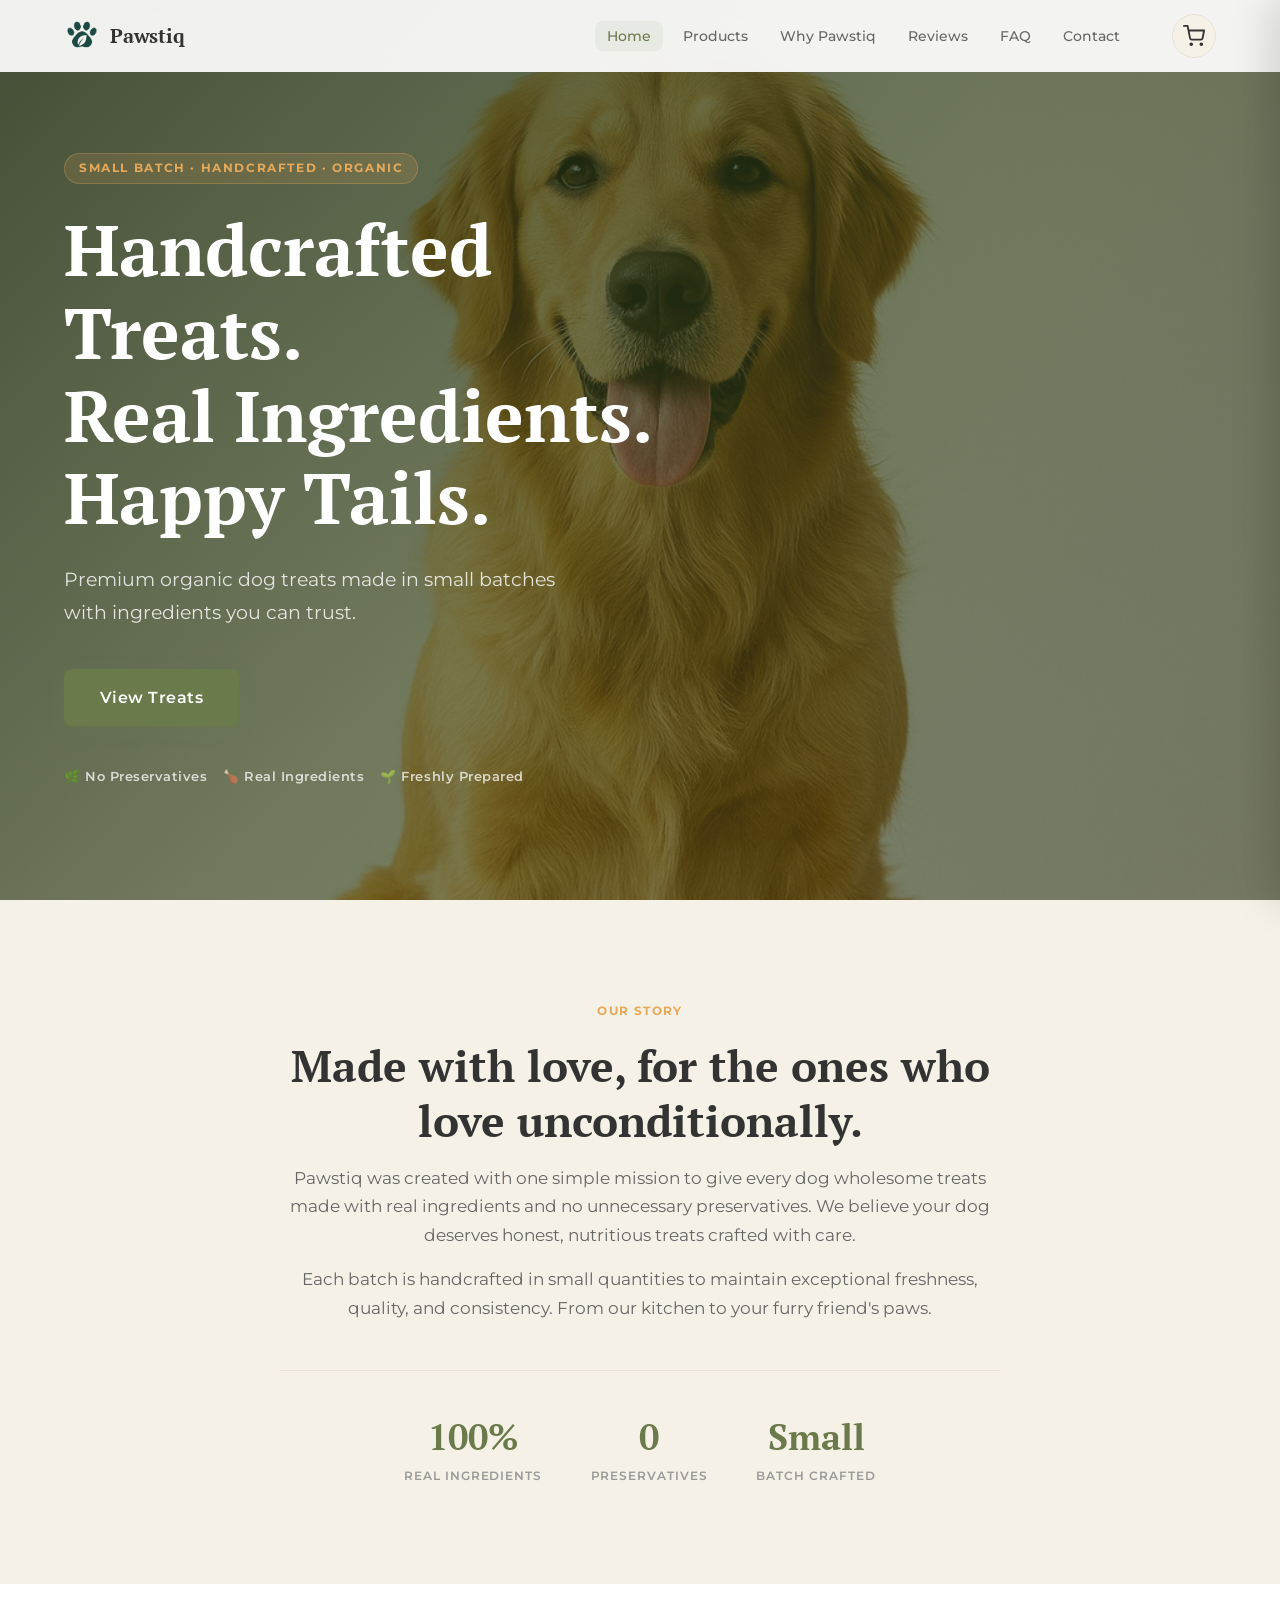
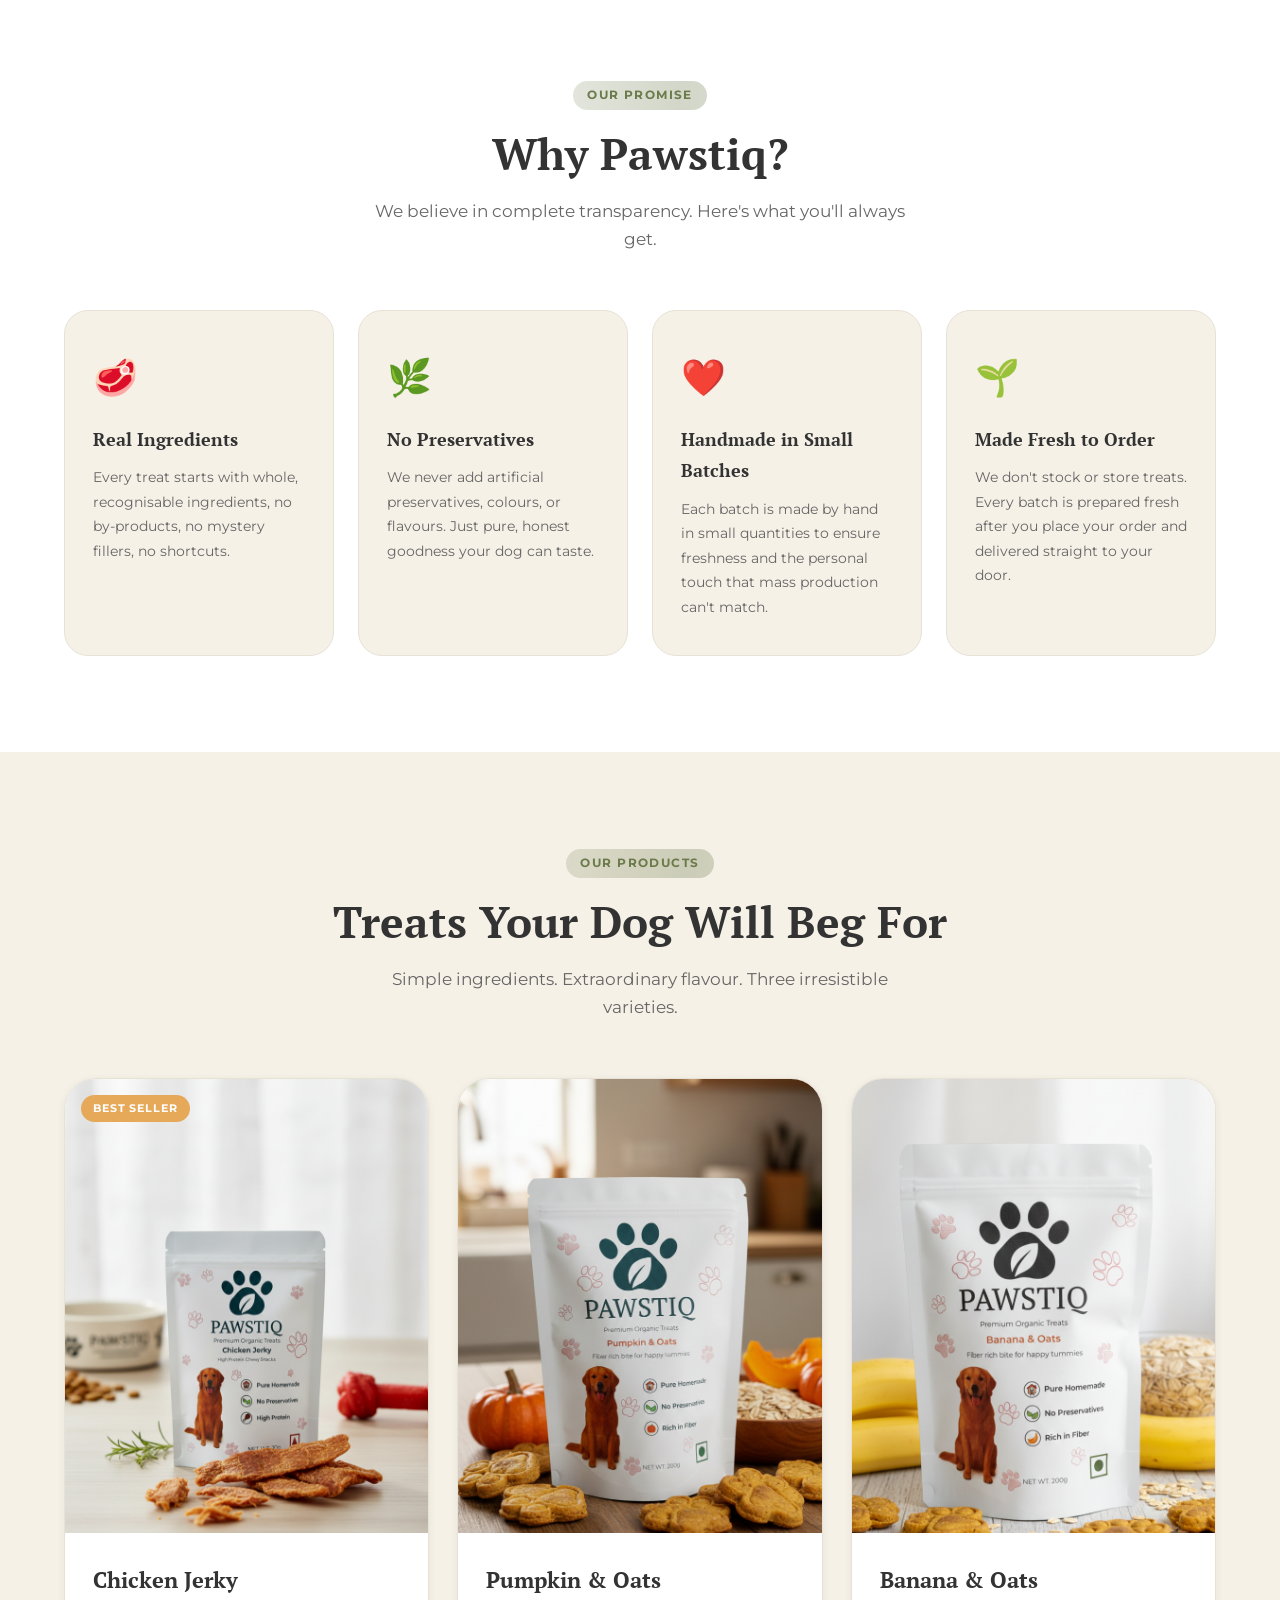
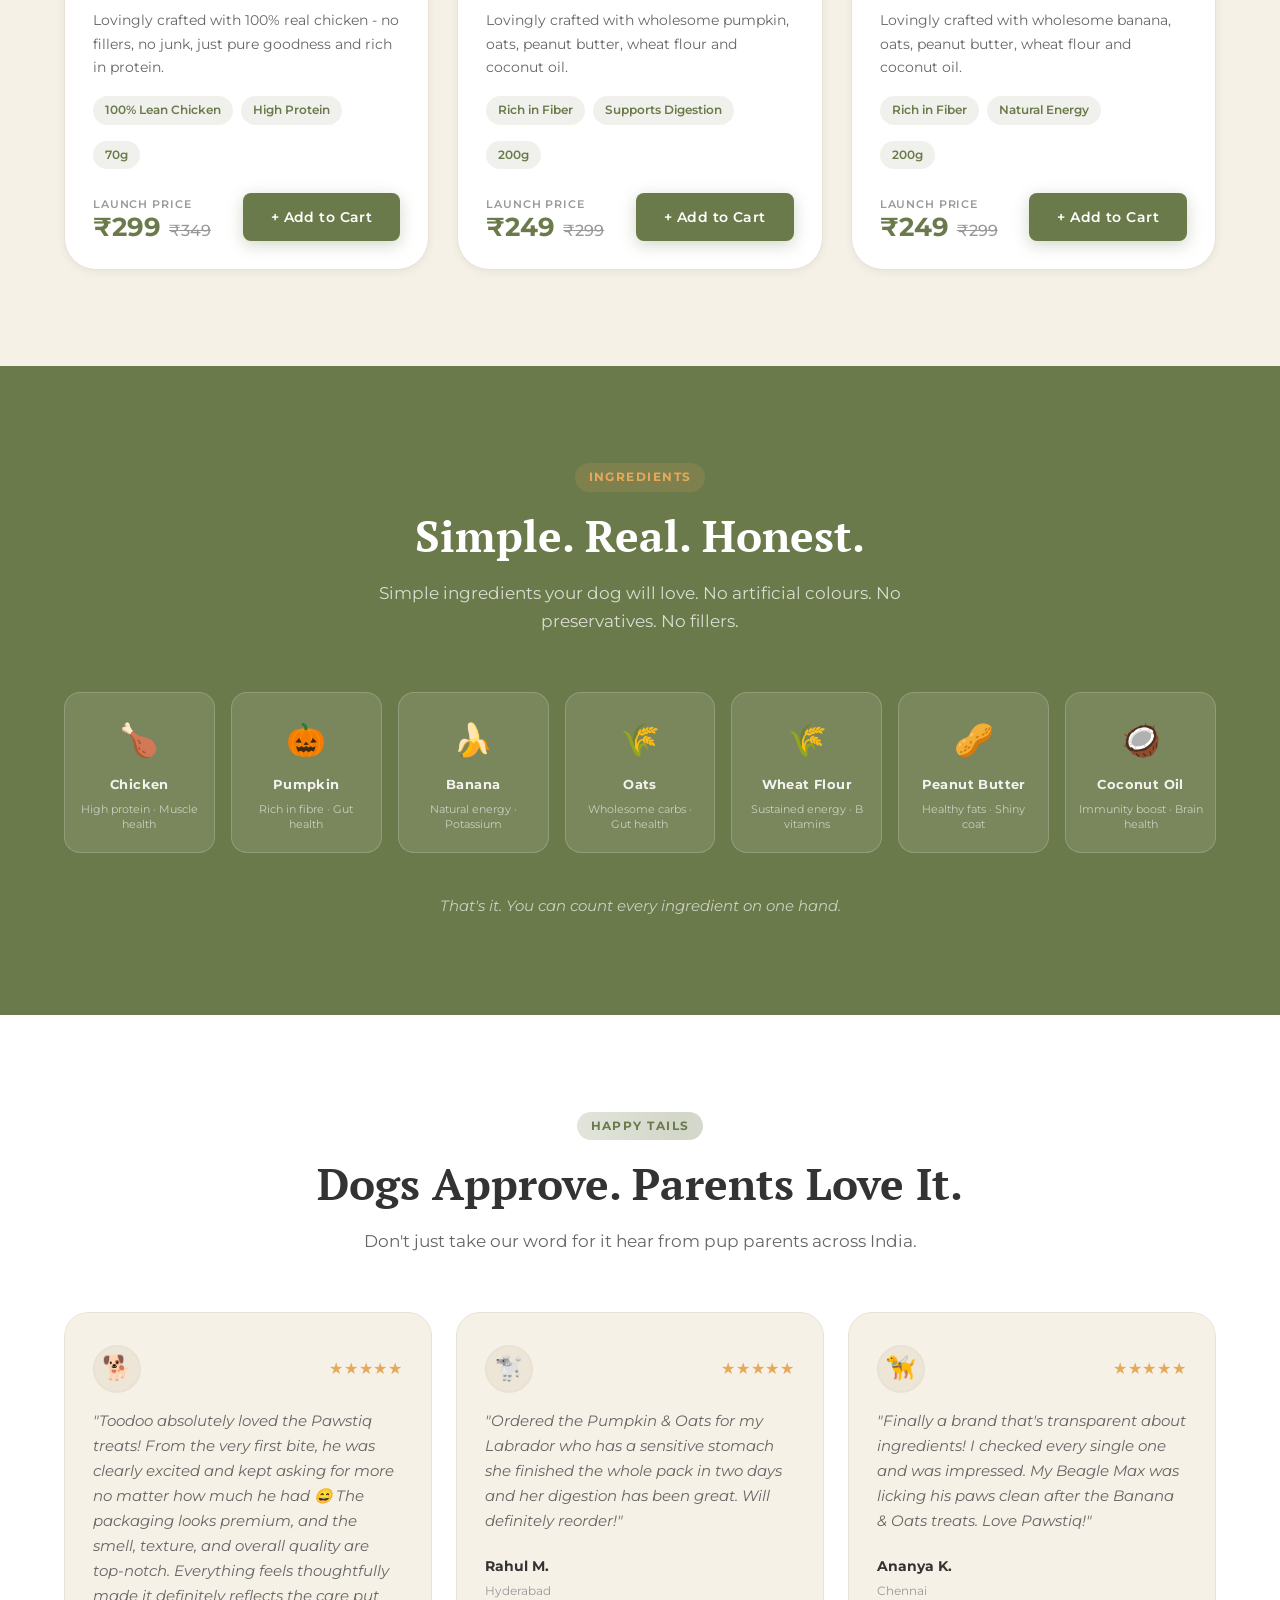
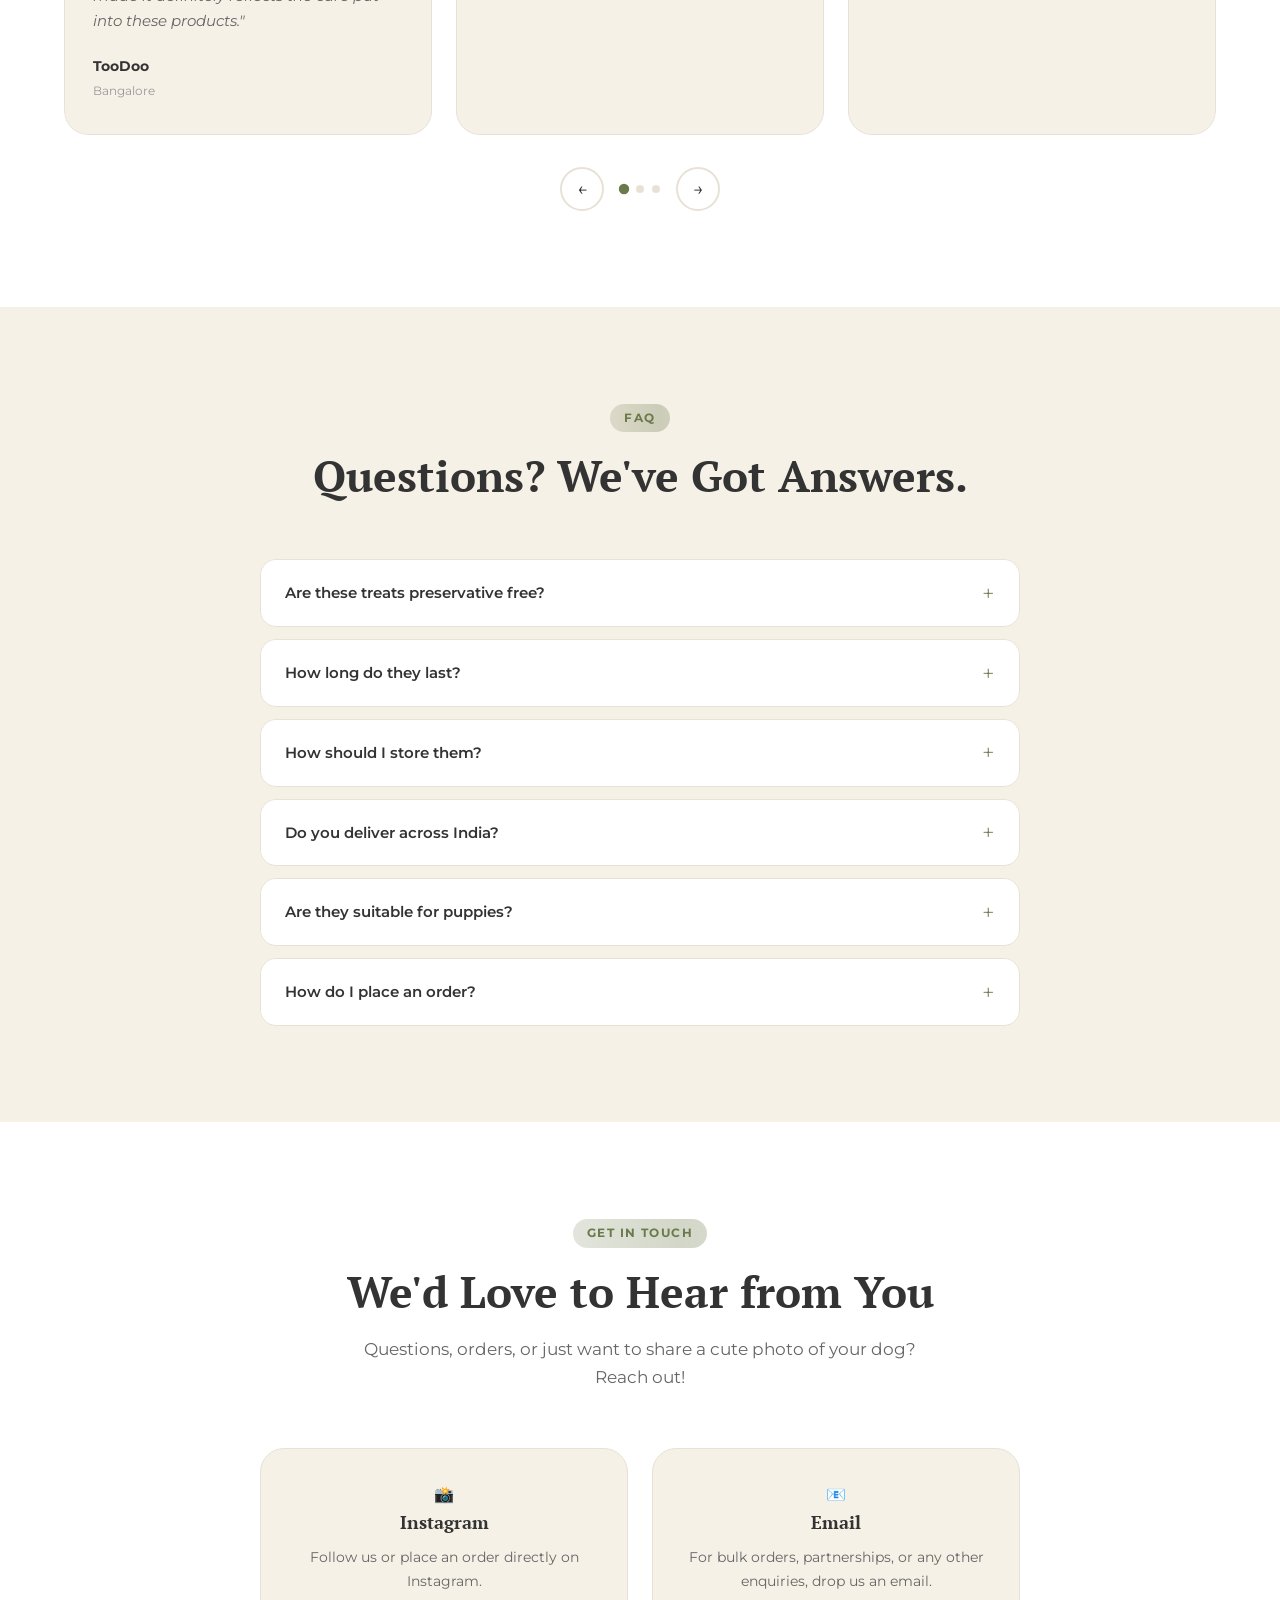
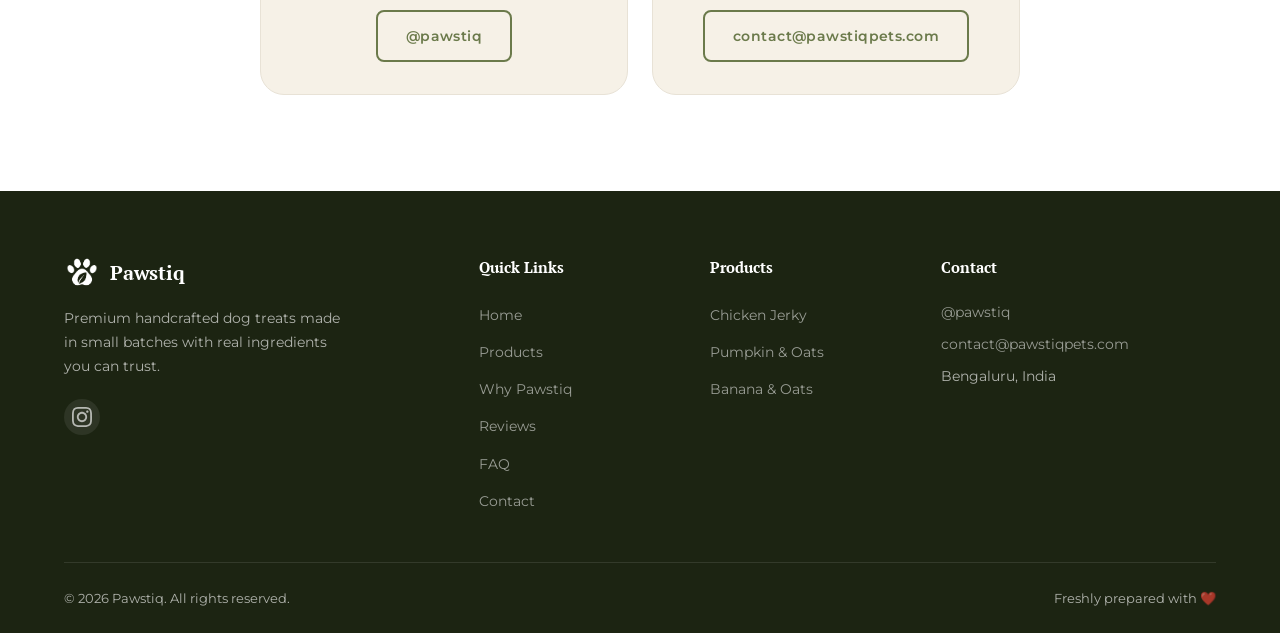
==== index.html @ d90ee9b9 "Merge pull request #6 from bikramkumar080/fix-contents Fix contents" ====
<!DOCTYPE html>
<html lang="en">
<head>
  <meta charset="UTF-8" />
  <meta name="viewport" content="width=device-width, initial-scale=1.0" />
  <title>Pawstiq | Premium Organic Dog Treats</title>
  <meta name="description" content="Premium handcrafted organic dog treats made with real ingredients. Chicken Jerky, Pumpkin & Oats and Banana & Oats." />
  <meta name="keywords" content="dog treats, organic dog treats, handmade dog treats, chicken jerky for dogs, pumpkin oats dog treats, banana oats dog treats, Pawstiq, Bengaluru" />
  <meta name="author" content="Pawstiq" />
  <meta name="robots" content="index, follow" />

  <meta name="google-site-verification" content="qmtzZspxphYjNKHafVCUJaqApBjXEeE32LxuYkVrZkg" />
  <meta name="google-site-verification" content="slt3DRukmqCg0naQA1ey-2kAKqR4JwqtKyMnm-3n_ss" />

  <!-- Open Graph -->
  <meta property="og:type" content="website" />
  <meta property="og:title" content="Pawstiq | Premium Organic Dog Treats" />
  <meta property="og:description" content="Premium handcrafted organic dog treats made with real ingredients. Chicken Jerky, Pumpkin & Oats and Banana & Oats." />
  <meta property="og:url" content="https://pawstiqpets.com" />
  <meta property="og:image" content="images/hero.png" />
  <meta property="og:site_name" content="Pawstiq" />

  <!-- Twitter Card -->
  <meta name="twitter:card" content="summary_large_image" />
  <meta name="twitter:title" content="Pawstiq | Premium Organic Dog Treats" />
  <meta name="twitter:description" content="Premium handcrafted organic dog treats made with real ingredients." />
  <meta name="twitter:image" content="images/hero.png" />

  <!-- Favicon -->
  <link rel="icon" type="image/png" href="assets/favicon.png" />
  <link rel="apple-touch-icon" href="assets/favicon.png" />

  <!-- Fonts -->
  <link rel="preconnect" href="https://fonts.googleapis.com" />
  <link rel="preconnect" href="https://fonts.gstatic.com" crossorigin />
  <link href="https://fonts.googleapis.com/css2?family=PT+Serif:ital,wght@0,400;0,700;1,400&family=Montserrat:wght@300;400;500;600;700&display=swap" rel="stylesheet" />

  <!-- Google Analytics -->
  <script async src="https://www.googletagmanager.com/gtag/js?id=G-WWGC5LHVJN"></script>
  <script>
    window.dataLayer = window.dataLayer || [];
    function gtag(){dataLayer.push(arguments);}
    gtag('js', new Date());
    gtag('config', 'G-WWGC5LHVJN');
  </script>

  <!-- Stylesheet -->
  <link rel="stylesheet" href="css/style.css" />
</head>
<body>

  <!-- ===== NAVBAR ===== -->
  <header class="navbar" id="navbar">
    <div class="nav-container">
      <a href="#home" class="nav-logo" aria-label="Pawstiq home">
        <img src="assets/logo.png" alt="" class="logo-img" width="36" height="36" />
        <span class="logo-wordmark">Pawstiq</span>
      </a>

      <nav class="nav-menu" id="navMenu" aria-label="Main navigation">
        <ul class="nav-list">
          <li><a href="#home" class="nav-link">Home</a></li>
          <li><a href="#products" class="nav-link">Products</a></li>
          <li><a href="#why-pawstiq" class="nav-link">Why Pawstiq</a></li>
          <li><a href="#reviews" class="nav-link">Reviews</a></li>
          <li><a href="#faq" class="nav-link">FAQ</a></li>
          <li><a href="#contact" class="nav-link">Contact</a></li>
        </ul>
      </nav>

      <button class="cart-btn" id="cartBtn" aria-label="Open cart">
        <svg width="22" height="22" viewBox="0 0 24 24" fill="none" stroke="currentColor" stroke-width="2" stroke-linecap="round" stroke-linejoin="round"><circle cx="9" cy="21" r="1"/><circle cx="20" cy="21" r="1"/><path d="M1 1h4l2.68 13.39a2 2 0 0 0 2 1.61h9.72a2 2 0 0 0 2-1.61L23 6H6"/></svg>
        <span class="cart-badge" id="cartBadge">0</span>
      </button>

      <button class="hamburger" id="hamburger" aria-label="Toggle menu" aria-expanded="false" aria-controls="navMenu">
        <span class="bar"></span>
        <span class="bar"></span>
        <span class="bar"></span>
      </button>
    </div>
  </header>

  <!-- ===== HERO ===== -->
  <section class="hero" id="home">
    <div class="hero-bg">
      <img src="images/hero.png" alt="Happy dog enjoying Pawstiq treats" class="hero-img" loading="eager" />
      <div class="hero-overlay"></div>
    </div>
    <div class="hero-content reveal">
      <span class="hero-tag">Small Batch · Handcrafted · Organic</span>
      <h1 class="hero-headline">
        Handcrafted Treats.<br />
        Real Ingredients.<br />
        Happy Tails.
      </h1>
      <p class="hero-sub">
        Premium organic dog treats made in small batches<br class="hide-mobile" />
        with ingredients you can trust.
      </p>
      <div class="hero-actions">
        <a href="#products" class="btn btn-primary btn-lg">View Treats</a>
      </div>
      <div class="hero-trust">
        <span>🌿 No Preservatives</span>
        <span>🍗 Real Ingredients</span>
        <span>🌱 Freshly Prepared</span>
      </div>
    </div>
  </section>

  <!-- ===== ABOUT ===== -->
  <section class="about section" id="about">
    <div class="container">
      <div class="about-inner reveal">
        <div class="about-badge">Our Story</div>
        <h2 class="section-title">Made with love, for the ones who love unconditionally.</h2>
        <p class="about-text">
          Pawstiq was created with one simple mission to give every dog wholesome treats made with real ingredients and no unnecessary preservatives. We believe your dog deserves honest, nutritious treats crafted with care.
        </p>
        <p class="about-text">
          Each batch is handcrafted in small quantities to maintain exceptional freshness, quality, and consistency. From our kitchen to your furry friend's paws.
        </p>
        <div class="about-stats">
          <div class="stat">
            <span class="stat-number">100%</span>
            <span class="stat-label">Real Ingredients</span>
          </div>
          <div class="stat">
            <span class="stat-number">0</span>
            <span class="stat-label">Preservatives</span>
          </div>
          <div class="stat">
            <span class="stat-number">Small</span>
            <span class="stat-label">Batch Crafted</span>
          </div>
        </div>
      </div>
    </div>
  </section>

  <!-- ===== OUR PROMISE ===== -->
  <section class="promise section" id="why-pawstiq">
    <div class="container">
      <div class="section-header reveal">
        <span class="section-tag">Our Promise</span>
        <h2 class="section-title">Why Pawstiq?</h2>
        <p class="section-subtitle">We believe in complete transparency. Here's what you'll always get.</p>
      </div>
      <div class="promise-grid">
        <div class="promise-card reveal">
          <div class="promise-icon">🥩</div>
          <h3>Real Ingredients</h3>
          <p>Every treat starts with whole, recognisable ingredients, no by-products, no mystery fillers, no shortcuts.</p>
        </div>
        <div class="promise-card reveal">
          <div class="promise-icon">🌿</div>
          <h3>No Preservatives</h3>
          <p>We never add artificial preservatives, colours, or flavours. Just pure, honest goodness your dog can taste.</p>
        </div>
        <div class="promise-card reveal">
          <div class="promise-icon">❤️</div>
          <h3>Handmade in Small Batches</h3>
          <p>Each batch is made by hand in small quantities to ensure freshness and the personal touch that mass production can't match.</p>
        </div>
        <div class="promise-card reveal">
          <div class="promise-icon">🌱</div>
          <h3>Made Fresh to Order</h3>
          <p>We don't stock or store treats. Every batch is prepared fresh after you place your order and delivered straight to your door.</p>
        </div>
      </div>
    </div>
  </section>

  <!-- ===== PRODUCTS ===== -->
  <section class="products section" id="products">
    <div class="container">
      <div class="section-header reveal">
        <span class="section-tag">Our Products</span>
        <h2 class="section-title">Treats Your Dog Will Beg For</h2>
        <p class="section-subtitle">Simple ingredients. Extraordinary flavour. Three irresistible varieties.</p>
      </div>
      <div class="products-grid">

        <!-- Chicken Jerky -->
        <div class="product-card reveal">
          <div class="product-badge">Best Seller</div>
          <a href="products/chicken-jerky.html" class="product-image-wrap">
            <img src="images/chicken.png" alt="Chicken Jerky dog treats" class="product-img" loading="lazy" />
          </a>
          <div class="product-body">
            <h3 class="product-name">Chicken Jerky</h3>
            <p class="product-desc">Lovingly crafted with 100% real chicken - no fillers, no junk, just pure goodness and rich in protein.</p>
            <ul class="product-tags">
              <li>100% Lean Chicken</li>
              <li>High Protein</li>
              <li>70g</li>
            </ul>
            <div class="product-footer">
              <span class="product-price">
                <span class="price-label">Launch Price</span>
                <span class="price-value">₹299 <span class="price-mrp">₹349</span></span>
              </span>
              <div class="cart-action-wrap" data-id="chicken">
                <button class="btn btn-primary add-to-cart-btn" data-id="chicken" data-name="Chicken Jerky" data-price="299" data-weight="70g">+ Add to Cart</button>
              </div>
            </div>
          </div>
        </div>

        <!-- Pumpkin & Oats -->
        <div class="product-card reveal">
          <a href="products/pumpkin-oats.html" class="product-image-wrap">
            <img src="images/pumpkin.png" alt="Pumpkin and Oats dog treats" class="product-img" loading="lazy" />
          </a>
          <div class="product-body">
            <h3 class="product-name">Pumpkin & Oats</h3>
            <p class="product-desc">Lovingly crafted with wholesome pumpkin, oats, peanut butter, wheat flour and coconut oil.</p>
            <ul class="product-tags">
              <li>Rich in Fiber</li>
              <li>Supports Digestion</li>
              <li>200g</li>
            </ul>
            <div class="product-footer">
              <span class="product-price">
                <span class="price-label">Launch Price</span>
                <span class="price-value">₹249 <span class="price-mrp">₹299</span></span>
              </span>
              <div class="cart-action-wrap" data-id="pumpkin">
                <button class="btn btn-primary add-to-cart-btn" data-id="pumpkin" data-name="Pumpkin & Oats" data-price="249" data-weight="200g">+ Add to Cart</button>
              </div>
            </div>
          </div>
        </div>

        <!-- Banana & Oats -->
        <div class="product-card reveal">
          <a href="products/banana-oats.html" class="product-image-wrap">
            <img src="images/banana.png" alt="Banana and Oats dog treats" class="product-img" loading="lazy" />
          </a>
          <div class="product-body">
            <h3 class="product-name">Banana & Oats</h3>
            <p class="product-desc">Lovingly crafted with wholesome banana, oats, peanut butter, wheat flour and coconut oil.</p>
            <ul class="product-tags">
              <li>Rich in Fiber</li>
              <li>Natural Energy</li>
              <li>200g</li>
            </ul>
            <div class="product-footer">
              <span class="product-price">
                <span class="price-label">Launch Price</span>
                <span class="price-value">₹249 <span class="price-mrp">₹299</span></span>
              </span>
              <div class="cart-action-wrap" data-id="banana">
                <button class="btn btn-primary add-to-cart-btn" data-id="banana" data-name="Banana & Oats" data-price="249" data-weight="200g">+ Add to Cart</button>
              </div>
            </div>
          </div>
        </div>

      </div>
    </div>
  </section>

  <!-- ===== INGREDIENTS ===== -->
  <section class="ingredients section" id="ingredients">
    <div class="container">
      <div class="section-header reveal">
        <span class="section-tag">Ingredients</span>
        <h2 class="section-title">Simple. Real. Honest.</h2>
        <p class="section-subtitle">
          Simple ingredients your dog will love. No artificial colours. No preservatives. No fillers.
        </p>
      </div>
      <div class="ingredients-grid">
        <div class="ingredient reveal">
          <span class="ingredient-icon">🍗</span>
          <span class="ingredient-name">Chicken</span>
          <span class="ingredient-benefit">High protein · Muscle health</span>
        </div>
        <div class="ingredient reveal">
          <span class="ingredient-icon">🎃</span>
          <span class="ingredient-name">Pumpkin</span>
          <span class="ingredient-benefit">Rich in fibre · Gut health</span>
        </div>
        <div class="ingredient reveal">
          <span class="ingredient-icon">🍌</span>
          <span class="ingredient-name">Banana</span>
          <span class="ingredient-benefit">Natural energy · Potassium</span>
        </div>
        <div class="ingredient reveal">
          <span class="ingredient-icon">🌾</span>
          <span class="ingredient-name">Oats</span>
          <span class="ingredient-benefit">Wholesome carbs · Gut health</span>
        </div>
        <div class="ingredient reveal">
          <span class="ingredient-icon">🌾</span>
          <span class="ingredient-name">Wheat Flour</span>
          <span class="ingredient-benefit">Sustained energy · B vitamins</span>
        </div>
        <div class="ingredient reveal">
          <span class="ingredient-icon">🥜</span>
          <span class="ingredient-name">Peanut Butter</span>
          <span class="ingredient-benefit">Healthy fats · Shiny coat</span>
        </div>
        <div class="ingredient reveal">
          <span class="ingredient-icon">🥥</span>
          <span class="ingredient-name">Coconut Oil</span>
          <span class="ingredient-benefit">Immunity boost · Brain health</span>
        </div>
      </div>
      <p class="ingredients-note reveal">That's it. You can count every ingredient on one hand.</p>
    </div>
  </section>

  <!-- ===== TESTIMONIALS ===== -->
  <section class="reviews section" id="reviews">
    <div class="container">
      <div class="section-header reveal">
        <span class="section-tag">Happy Tails</span>
        <h2 class="section-title">Dogs Approve. Parents Love It.</h2>
        <p class="section-subtitle">Don't just take our word for it hear from pup parents across India.</p>
      </div>

      <div class="testimonials-slider" id="testimonialsSlider">
        <div class="testimonials-track" id="testimonialsTrack">

          <div class="testimonial-card">
            <div class="testimonial-top">
              <div class="testimonial-avatar">
                <span>🐕</span>
              </div>
              <div class="testimonial-stars">★★★★★</div>
            </div>
            <p class="testimonial-text">"Toodoo absolutely loved the Pawstiq treats! From the very first bite, he was clearly excited and kept asking for more no matter how much he had 😄 The packaging looks premium, and the smell, texture, and overall quality are top-notch. Everything feels thoughtfully made it definitely reflects the care put into these products."</p>
            <div class="testimonial-author">
              <span class="author-name">TooDoo</span>
              <span class="author-location">Bangalore</span>
            </div>
          </div>

          <div class="testimonial-card">
            <div class="testimonial-top">
              <div class="testimonial-avatar">
                <span>🐩</span>
              </div>
              <div class="testimonial-stars">★★★★★</div>
            </div>
            <p class="testimonial-text">"Ordered the Pumpkin & Oats for my Labrador who has a sensitive stomach she finished the whole pack in two days and her digestion has been great. Will definitely reorder!"</p>
            <div class="testimonial-author">
              <span class="author-name">Rahul M.</span>
              <span class="author-location">Hyderabad</span>
            </div>
          </div>

          <div class="testimonial-card">
            <div class="testimonial-top">
              <div class="testimonial-avatar">
                <span>🦮</span>
              </div>
              <div class="testimonial-stars">★★★★★</div>
            </div>
            <p class="testimonial-text">"Finally a brand that's transparent about ingredients! I checked every single one and was impressed. My Beagle Max was licking his paws clean after the Banana & Oats treats. Love Pawstiq!"</p>
            <div class="testimonial-author">
              <span class="author-name">Ananya K.</span>
              <span class="author-location">Chennai</span>
            </div>
          </div>

          <div class="testimonial-card">
            <div class="testimonial-top">
              <div class="testimonial-avatar">
                <span>🐶</span>
              </div>
              <div class="testimonial-stars">★★★★★</div>
            </div>
            <p class="testimonial-text">"The packaging is beautiful and the treats are even better. My vet actually approved the ingredient list! The chicken jerky is now a permanent part of Luna's routine."</p>
            <div class="testimonial-author">
              <span class="author-name">Vikram P.</span>
              <span class="author-location">Bangalore</span>
            </div>
          </div>

          <div class="testimonial-card">
            <div class="testimonial-top">
              <div class="testimonial-avatar">
                <span>🐕‍🦺</span>
              </div>
              <div class="testimonial-stars">★★★★★</div>
            </div>
            <p class="testimonial-text">"Simple ingredients, great quality, and our dog absolutely loved it. Highly recommend Pawstiq to every pet parent!"</p>
            <div class="testimonial-author">
              <span class="author-name">A Happy Pawrent</span>
              <span class="author-location">Bengaluru</span>
            </div>
          </div>

        </div>
      </div>

      <div class="slider-controls">
        <button class="slider-btn" id="prevBtn" aria-label="Previous review">&#8592;</button>
        <div class="slider-dots" id="sliderDots"></div>
        <button class="slider-btn" id="nextBtn" aria-label="Next review">&#8594;</button>
      </div>
    </div>
  </section>

  <!-- ===== FAQ ===== -->
  <section class="faq section" id="faq">
    <div class="container">
      <div class="section-header reveal">
        <span class="section-tag">FAQ</span>
        <h2 class="section-title">Questions? We've Got Answers.</h2>
      </div>
      <div class="faq-list">

        <div class="faq-item reveal">
          <button class="faq-question" aria-expanded="false">
            Are these treats preservative free?
            <span class="faq-icon">+</span>
          </button>
          <div class="faq-answer">
            <p>Yes, absolutely! All Pawstiq treats are made with zero artificial preservatives, colours, or flavours. We use only natural, whole ingredients the kind you'd find in your own kitchen. The treats are air-dried or baked to extend shelf life naturally.</p>
          </div>
        </div>

        <div class="faq-item reveal">
          <button class="faq-question" aria-expanded="false">
            How long do they last?
            <span class="faq-icon">+</span>
          </button>
          <div class="faq-answer">
            <p>Pawstiq treats stay fresh for up to 6 months from the date of packaging when stored properly. Once opened, best consumed within 15-30 days. We recommend storing in a cool, dry place away from direct sunlight.</p>
          </div>
        </div>

        <div class="faq-item reveal">
          <button class="faq-question" aria-expanded="false">
            How should I store them?
            <span class="faq-icon">+</span>
          </button>
          <div class="faq-answer">
            <p>Store in an airtight container in a cool, dry place. For maximum freshness, you can also refrigerate the treats especially during warm months. Avoid exposing them to moisture or direct sunlight.</p>
          </div>
        </div>

        <div class="faq-item reveal">
          <button class="faq-question" aria-expanded="false">
            Do you deliver across India?
            <span class="faq-icon">+</span>
          </button>
          <div class="faq-answer">
            <p>Yes! We currently deliver across most major cities in India. Shipping timelines vary by location typically 3-7 business days. Message us on Instagram to confirm delivery to your pincode before placing an order.</p>
          </div>
        </div>

        <div class="faq-item reveal">
          <button class="faq-question" aria-expanded="false">
            Are they suitable for puppies?
            <span class="faq-icon">+</span>
          </button>
          <div class="faq-answer">
            <p>Pawstiq treats are generally suitable for dogs over 4 months old. For puppies, we recommend starting with smaller portions and monitoring for any reactions. As always, consult your vet if your puppy has any known allergies or health conditions.</p>
          </div>
        </div>

        <div class="faq-item reveal">
          <button class="faq-question" aria-expanded="false">
            How do I place an order?
            <span class="faq-icon">+</span>
          </button>
          <div class="faq-answer">
            <p>It's easy! Click the <strong>Order Now</strong> button anywhere on the page, fill in your details and quantities, and submit. We'll contact you on your phone number to confirm the order and share payment details.</p>
          </div>
        </div>

      </div>
    </div>
  </section>

  <!-- ===== CONTACT ===== -->
  <section class="contact section" id="contact">
    <div class="container">
      <div class="section-header reveal">
        <span class="section-tag">Get in Touch</span>
        <h2 class="section-title">We'd Love to Hear from You</h2>
        <p class="section-subtitle">Questions, orders, or just want to share a cute photo of your dog? Reach out!</p>
      </div>

      <div class="contact-grid">
        <div class="contact-card reveal">
          <div class="contact-icon">📸</div>
          <h3>Instagram</h3>
          <p>Follow us or place an order directly on Instagram.</p>
          <a href="https://www.instagram.com/pawstiq" target="_blank" rel="noopener noreferrer" class="btn btn-outline">@pawstiq</a>
        </div>
        <div class="contact-card reveal">
          <div class="contact-icon">📧</div>
          <h3>Email</h3>
          <p>For bulk orders, partnerships, or any other enquiries, drop us an email.</p>
          <a href="mailto:contact@pawstiqpets.com" class="btn btn-outline">contact@pawstiqpets.com</a>
        </div>
      </div>
    </div>
  </section>

  <!-- ===== FOOTER ===== -->
  <footer class="footer">
    <div class="container">
      <div class="footer-grid">
        <div class="footer-brand">
          <div class="footer-logo-wrap">
            <img src="assets/logo.png" alt="" class="footer-logo" width="36" height="36" loading="lazy" />
            <span class="footer-logo-wordmark">Pawstiq</span>
          </div>
          <p>Premium handcrafted dog treats made in small batches with real ingredients you can trust.</p>
          <div class="footer-socials">
            <a href="https://www.instagram.com/pawstiq" target="_blank" rel="noopener noreferrer" aria-label="Instagram">
              <svg width="20" height="20" viewBox="0 0 24 24" fill="currentColor"><path d="M12 2.163c3.204 0 3.584.012 4.85.07 3.252.148 4.771 1.691 4.919 4.919.058 1.265.069 1.645.069 4.849 0 3.205-.012 3.584-.069 4.849-.149 3.225-1.664 4.771-4.919 4.919-1.266.058-1.644.07-4.85.07-3.204 0-3.584-.012-4.849-.07-3.26-.149-4.771-1.699-4.919-4.92-.058-1.265-.07-1.644-.07-4.849 0-3.204.013-3.583.07-4.849.149-3.227 1.664-4.771 4.919-4.919 1.266-.057 1.645-.069 4.849-.069zm0-2.163c-3.259 0-3.667.014-4.947.072-4.358.2-6.78 2.618-6.98 6.98-.059 1.281-.073 1.689-.073 4.948 0 3.259.014 3.668.072 4.948.2 4.358 2.618 6.78 6.98 6.98 1.281.058 1.689.072 4.948.072 3.259 0 3.668-.014 4.948-.072 4.354-.2 6.782-2.618 6.979-6.98.059-1.28.073-1.689.073-4.948 0-3.259-.014-3.667-.072-4.947-.196-4.354-2.617-6.78-6.979-6.98-1.281-.059-1.69-.073-4.949-.073zm0 5.838c-3.403 0-6.162 2.759-6.162 6.162s2.759 6.163 6.162 6.163 6.162-2.759 6.162-6.163c0-3.403-2.759-6.162-6.162-6.162zm0 10.162c-2.209 0-4-1.79-4-4 0-2.209 1.791-4 4-4s4 1.791 4 4c0 2.21-1.791 4-4 4zm6.406-11.845c-.796 0-1.441.645-1.441 1.44s.645 1.44 1.441 1.44c.795 0 1.439-.645 1.439-1.44s-.644-1.44-1.439-1.44z"/></svg>
            </a>
          </div>
        </div>

        <div class="footer-links">
          <h4>Quick Links</h4>
          <ul>
            <li><a href="#home">Home</a></li>
            <li><a href="#products">Products</a></li>
            <li><a href="#why-pawstiq">Why Pawstiq</a></li>
            <li><a href="#reviews">Reviews</a></li>
            <li><a href="#faq">FAQ</a></li>
            <li><a href="#contact">Contact</a></li>
          </ul>
        </div>

        <div class="footer-links">
          <h4>Products</h4>
          <ul>
            <li><a href="#products">Chicken Jerky</a></li>
            <li><a href="#products">Pumpkin & Oats</a></li>
            <li><a href="#products">Banana & Oats</a></li>
          </ul>
        </div>

        <div class="footer-contact">
          <h4>Contact</h4>
          <p><a href="https://www.instagram.com/pawstiq" target="_blank" rel="noopener noreferrer">@pawstiq</a></p>
          <p><a href="mailto:contact@pawstiqpets.com">contact@pawstiqpets.com</a></p>
          <p>Bengaluru, India</p>
        </div>
      </div>

      <div class="footer-bottom">
        <p>&copy; 2026 Pawstiq. All rights reserved.</p>
        <p>Freshly prepared with ❤️</p>
      </div>
    </div>
  </footer>

  <!-- ===== CART DRAWER ===== -->
  <div class="cart-overlay" id="cartOverlay"></div>
  <div class="cart-drawer" id="cartDrawer" aria-label="Shopping cart">
    <div class="cart-header">
      <h2 class="cart-title">Your Cart</h2>
      <button class="cart-close" id="cartClose" aria-label="Close cart">&times;</button>
    </div>
    <div class="cart-empty" id="cartEmpty">
      <span>🐾</span>
      <p>Your cart is empty</p>
      <button class="btn btn-outline" id="cartShopLink">Browse Treats</button>
    </div>
    <div class="cart-items" id="cartItems"></div>
    <div class="cart-footer" id="cartFooter">
      <div class="cart-subtotal-row">
        <span>Subtotal</span>
        <span id="cartSubtotal">₹0</span>
      </div>
      <div class="cart-shipping-row" id="cartShippingRow">
        <span>Shipping</span>
        <span id="cartShipping">₹50</span>
      </div>
      <div class="cart-free-shipping" id="cartFreeShipping">
        🎉 Free shipping on this order!
      </div>
      <div class="cart-total-row">
        <span>Total</span>
        <span id="cartTotal">₹0</span>
      </div>
      <button class="btn btn-outline" id="cartAddMore">+ Add More Items</button>
      <button class="btn btn-primary btn-lg cart-checkout-btn" id="cartCheckoutBtn">Proceed to Checkout</button>
    </div>
  </div>

  <!-- ===== ORDER MODAL ===== -->
  <div class="order-modal-overlay" id="orderModal" role="dialog" aria-modal="true" aria-label="Place your order">
    <div class="order-modal">
      <button class="order-modal-close" id="orderModalClose" aria-label="Close">&times;</button>
      <span class="section-tag">Place Your Order</span>
      <h2 class="order-modal-title">We'll confirm your order shortly</h2>
      <p class="order-modal-subtitle">Fill in your details - we'll reach out to confirm and share payment info.</p>

      <form class="order-form" id="orderForm" novalidate>

        <div class="form-group">
          <label for="of-name">Your Name *</label>
          <input type="text" id="of-name" name="name" placeholder="e.g. Your Name" required />
        </div>
        <div class="form-group">
          <label for="of-phone">Phone Number *</label>
          <input type="tel" id="of-phone" name="phone" placeholder="e.g. 9876543210" required />
        </div>
        <div class="form-group">
          <label for="of-email">Email Address <span class="form-optional">(optional)</span></label>
          <input type="email" id="of-email" name="email" placeholder="e.g. priya@gmail.com" />
        </div>
        <div class="form-group">
          <label for="of-address">House / Flat No. & Street *</label>
          <textarea id="of-address" name="address" rows="2" placeholder="e.g. 12, 3rd Cross, MG Road" required></textarea>
        </div>
        <div class="form-row">
          <div class="form-group">
            <label for="of-city">City *</label>
            <input type="text" id="of-city" name="city" placeholder="e.g. Bengaluru" required />
          </div>
          <div class="form-group">
            <label for="of-state">State *</label>
            <input type="text" id="of-state" name="state" placeholder="e.g. Karnataka" required />
          </div>
          <div class="form-group">
            <label for="of-pincode">Pincode *</label>
            <input type="text" id="of-pincode" name="pincode" placeholder="e.g. 560001" required maxlength="6" />
          </div>
        </div>

        <div class="form-group">
          <label for="of-notes">Special Instructions <span class="form-optional">(optional)</span></label>
          <textarea id="of-notes" name="notes" rows="2" placeholder="Any allergies, delivery preferences, etc."></textarea>
        </div>

        <div class="form-error" id="formError"></div>

        <button type="submit" class="btn btn-primary btn-lg form-submit" id="formSubmit">
          Review Order →
        </button>
      </form>

      <!-- Confirmation step -->
      <div class="order-confirm" id="orderConfirm">
        <span class="section-tag">Confirm Your Order</span>
        <h3 class="order-modal-title">Looks good?</h3>
        <div class="confirm-summary" id="confirmSummary"></div>
        <div class="confirm-actions">
          <button class="btn btn-outline" id="confirmBack">← Edit</button>
          <button class="btn btn-primary" id="confirmSubmit">Yes, Place Order</button>
        </div>
        <div class="form-error" id="confirmError"></div>
      </div>

      <!-- Success state -->
      <div class="order-success" id="orderSuccess">
        <div class="order-success-icon">🐾</div>
        <h3>Order Received!</h3>
        <p class="success-order-id">Order ID: <strong id="successOrderId"></strong></p>
        <p>Thank you! We'll contact you shortly on <strong id="successPhone"></strong> to confirm your order and share payment details.</p>
        <button class="btn btn-outline" id="orderSuccessClose">Close</button>
      </div>

    </div>
  </div>

  <!-- ===== BACK TO TOP ===== -->
  <button class="back-to-top" id="backToTop" aria-label="Back to top">&#8593;</button>

  <!-- Script -->
  <script src="js/script.js" defer></script>
</body>
</html>
---- css/style.css ----
/* =====================================================
   PAWSTIQ - Premium Organic Dog Treats
   style.css
   ===================================================== */

/* ---------- CSS Custom Properties ---------- */
:root {
  --olive:      #6B7A4B;
  --olive-dark: #556040;
  --olive-light:#8a9c5e;
  --beige:      #F6F1E7;
  --beige-dark: #ede6d6;
  --orange:     #E6A95A;
  --orange-dark:#d4913e;
  --white:      #FFFFFF;
  --text:       #333333;
  --text-light: #666666;
  --text-muted: #999999;
  --border:     #e8e2d6;

  --font-heading: 'PT Serif', Georgia, serif;
  --font-body:    'Montserrat', sans-serif;

  --radius-sm:  8px;
  --radius-md:  16px;
  --radius-lg:  24px;
  --radius-xl:  32px;

  --shadow-sm:  0 2px 8px rgba(0,0,0,.06);
  --shadow-md:  0 8px 32px rgba(0,0,0,.10);
  --shadow-lg:  0 16px 48px rgba(0,0,0,.14);
  --shadow-card:0 4px 24px rgba(107,122,75,.10);

  --transition: .3s ease;
  --nav-h:      72px;
}

/* ---------- Reset ---------- */
*, *::before, *::after { box-sizing: border-box; margin: 0; padding: 0; }
html { scroll-behavior: smooth; font-size: 16px; }
body {
  font-family: var(--font-body);
  color: var(--text);
  background: var(--white);
  line-height: 1.7;
  -webkit-font-smoothing: antialiased;
}
img { display: block; max-width: 100%; height: auto; }
a  { color: inherit; text-decoration: none; }
ul { list-style: none; }
button { cursor: pointer; border: none; background: none; font: inherit; }

/* ---------- Utility ---------- */
.container {
  width: 100%;
  max-width: 1200px;
  margin: 0 auto;
  padding: 0 24px;
}
.section { padding: 96px 0; }
.hide-mobile { display: none; }
@media (min-width: 768px) { .hide-mobile { display: inline; } }

/* ---------- Typography ---------- */
.section-tag {
  display: inline-block;
  font-size: .75rem;
  font-weight: 700;
  letter-spacing: .12em;
  text-transform: uppercase;
  color: var(--olive);
  background: rgba(107,122,75,.10);
  padding: 4px 14px;
  border-radius: 999px;
  margin-bottom: 16px;
}
.section-title {
  font-family: var(--font-heading);
  font-size: clamp(1.75rem, 4vw, 2.75rem);
  font-weight: 700;
  color: var(--text);
  line-height: 1.25;
  margin-bottom: 16px;
}
.section-subtitle {
  font-size: 1.05rem;
  color: var(--text-light);
  max-width: 560px;
}
.section-header {
  text-align: center;
  margin-bottom: 56px;
}
.section-header .section-subtitle { margin: 0 auto; }

/* ---------- Buttons ---------- */
.btn {
  display: inline-flex;
  align-items: center;
  gap: 8px;
  font-family: var(--font-body);
  font-size: .9rem;
  font-weight: 600;
  letter-spacing: .03em;
  padding: 12px 28px;
  border-radius: var(--radius-sm);
  transition: transform var(--transition), box-shadow var(--transition), background var(--transition), color var(--transition), border-color var(--transition);
  white-space: nowrap;
}
.btn:hover  { transform: translateY(-2px); }
.btn:active { transform: translateY(0); }

.btn-primary {
  background: var(--olive);
  color: var(--white);
  box-shadow: 0 4px 16px rgba(107,122,75,.30);
}
.btn-primary:hover {
  background: var(--olive-dark);
  box-shadow: 0 8px 24px rgba(107,122,75,.40);
}
.btn-outline {
  background: transparent;
  color: var(--olive);
  border: 2px solid var(--olive);
}
.btn-outline:hover {
  background: var(--olive);
  color: var(--white);
}
.btn-lg { font-size: 1rem; padding: 15px 36px; }

/* ======================================================
   NAVBAR
   ====================================================== */
.navbar {
  position: fixed;
  top: 0; left: 0; right: 0;
  z-index: 1000;
  height: var(--nav-h);
  background: rgba(255,255,255,.92);
  backdrop-filter: blur(12px);
  -webkit-backdrop-filter: blur(12px);
  border-bottom: 1px solid transparent;
  transition: border-color var(--transition), box-shadow var(--transition);
}
.navbar.scrolled {
  border-color: var(--border);
  box-shadow: var(--shadow-sm);
}
.nav-container {
  max-width: 1200px;
  margin: 0 auto;
  padding: 0 24px;
  height: 100%;
  display: flex;
  align-items: center;
  gap: 32px;
}
.nav-logo { flex-shrink: 0; display: flex; align-items: center; gap: 10px; }
.logo-img { height: 36px; width: 36px; object-fit: contain; }
.logo-wordmark {
  font-family: var(--font-heading);
  font-size: 1.25rem;
  font-weight: 700;
  color: var(--text);
  letter-spacing: -.01em;
}
.nav-menu { margin-left: auto; }
.nav-list {
  display: flex;
  align-items: center;
  gap: 8px;
}
.nav-link {
  font-size: .875rem;
  font-weight: 500;
  color: var(--text-light);
  padding: 6px 12px;
  border-radius: var(--radius-sm);
  transition: color var(--transition), background var(--transition);
}
.nav-link:hover, .nav-link.active {
  color: var(--olive);
  background: rgba(107,122,75,.08);
}
.nav-cta { margin-left: 8px; padding: 10px 22px; }
.hamburger {
  display: none;
  flex-direction: column;
  gap: 5px;
  padding: 8px;
  margin-left: auto;
}
.bar {
  width: 22px;
  height: 2px;
  background: var(--text);
  border-radius: 2px;
  transition: transform var(--transition), opacity var(--transition);
}
.hamburger.open .bar:nth-child(1) { transform: rotate(45deg) translate(5px,5px); }
.hamburger.open .bar:nth-child(2) { opacity: 0; }
.hamburger.open .bar:nth-child(3) { transform: rotate(-45deg) translate(5px,-5px); }

/* ======================================================
   HERO
   ====================================================== */
.hero {
  position: relative;
  min-height: 100vh;
  display: flex;
  align-items: center;
  overflow: hidden;
}
.hero-bg {
  position: absolute;
  inset: 0;
  z-index: 0;
}
.hero-img {
  width: 100%;
  height: 100%;
  object-fit: cover;
  object-position: center 30%;
}
.hero-overlay {
  position: absolute;
  inset: 0;
  background: linear-gradient(
    135deg,
    rgba(30,45,15,.82) 0%,
    rgba(50,65,25,.65) 50%,
    rgba(30,45,15,.50) 100%
  );
}
.hero-content {
  position: relative;
  z-index: 1;
  max-width: 700px;
  padding: calc(var(--nav-h) + 48px) 24px 80px;
  margin: 0 auto 0 calc(50% - 600px);
}
@media (max-width: 1260px) { .hero-content { margin-left: 24px; } }
.hero-tag {
  display: inline-block;
  font-size: .72rem;
  font-weight: 700;
  letter-spacing: .14em;
  text-transform: uppercase;
  color: var(--orange);
  background: rgba(230,169,90,.15);
  border: 1px solid rgba(230,169,90,.30);
  padding: 5px 14px;
  border-radius: 999px;
  margin-bottom: 24px;
}
.hero-headline {
  font-family: var(--font-heading);
  font-size: clamp(2.5rem, 6vw, 4.5rem);
  font-weight: 700;
  color: var(--white);
  line-height: 1.15;
  margin-bottom: 24px;
}
.hero-sub {
  font-size: clamp(.95rem, 2vw, 1.2rem);
  color: rgba(255,255,255,.82);
  margin-bottom: 40px;
  line-height: 1.7;
}
.hero-actions {
  display: flex;
  flex-wrap: wrap;
  gap: 16px;
  margin-bottom: 40px;
}
.hero-actions .btn-outline {
  color: var(--white);
  border-color: rgba(255,255,255,.6);
}
.hero-actions .btn-outline:hover {
  background: rgba(255,255,255,.15);
  border-color: var(--white);
}
.hero-trust {
  display: flex;
  flex-wrap: wrap;
  gap: 16px;
}
.hero-trust span {
  font-size: .8rem;
  font-weight: 600;
  color: rgba(255,255,255,.75);
  letter-spacing: .04em;
}

/* ======================================================
   ABOUT
   ====================================================== */
.about { background: var(--beige); }
.about-inner { max-width: 720px; margin: 0 auto; text-align: center; }
.about-badge {
  display: inline-block;
  font-size: .72rem;
  font-weight: 700;
  letter-spacing: .12em;
  text-transform: uppercase;
  color: var(--orange);
  margin-bottom: 16px;
}
.about-text {
  font-size: 1.05rem;
  color: var(--text-light);
  margin-bottom: 16px;
}
.about-stats {
  display: flex;
  justify-content: center;
  gap: 48px;
  margin-top: 48px;
  padding-top: 48px;
  border-top: 1px solid var(--border);
  flex-wrap: wrap;
}
.stat { text-align: center; }
.stat-number {
  display: block;
  font-family: var(--font-heading);
  font-size: 2.25rem;
  font-weight: 700;
  color: var(--olive);
  line-height: 1;
  margin-bottom: 6px;
}
.stat-label {
  font-size: .78rem;
  font-weight: 600;
  letter-spacing: .08em;
  text-transform: uppercase;
  color: var(--text-muted);
}

/* ======================================================
   WHY PAWSTIQ / PROMISE
   ====================================================== */
.promise { background: var(--white); }
.promise-grid {
  display: grid;
  grid-template-columns: repeat(2, 1fr);
  gap: 24px;
}
@media (min-width: 900px) {
  .promise-grid { grid-template-columns: repeat(4, 1fr); }
}
.promise-card {
  background: var(--beige);
  border-radius: var(--radius-lg);
  padding: 36px 28px;
  border: 1px solid var(--border);
  transition: transform var(--transition), box-shadow var(--transition);
}
.promise-card:hover {
  transform: translateY(-6px);
  box-shadow: var(--shadow-card);
}
.promise-icon {
  font-size: 2.25rem;
  margin-bottom: 16px;
}
.promise-card h3 {
  font-family: var(--font-heading);
  font-size: 1.15rem;
  margin-bottom: 10px;
}
.promise-card p { font-size: .9rem; color: var(--text-light); }

/* ---------- About ---------- */
.about { background: var(--beige); }
.about-inner { max-width: 720px; margin: 0 auto; text-align: center; }

/* ---------- Promise ---------- */
.products { background: var(--beige); }
.products-grid {
  display: grid;
  grid-template-columns: 1fr;
  gap: 28px;
}
@media (min-width: 640px) {
  .products-grid { grid-template-columns: repeat(2, 1fr); }
}
@media (min-width: 960px) {
  .products-grid { grid-template-columns: repeat(3, 1fr); }
}
.product-card {
  background: var(--white);
  border-radius: var(--radius-xl);
  overflow: hidden;
  border: 1px solid var(--border);
  box-shadow: var(--shadow-sm);
  transition: transform var(--transition), box-shadow var(--transition);
  position: relative;
  display: flex;
  flex-direction: column;
}
.product-card:hover {
  transform: translateY(-8px);
  box-shadow: var(--shadow-md);
}
.product-badge {
  position: absolute;
  top: 16px;
  left: 16px;
  z-index: 2;
  font-size: .7rem;
  font-weight: 700;
  letter-spacing: .08em;
  text-transform: uppercase;
  color: var(--white);
  background: var(--orange);
  padding: 4px 12px;
  border-radius: 999px;
}
.product-image-wrap {
  background: var(--beige);
  aspect-ratio: 4/5;
  display: flex;
  align-items: center;
  justify-content: center;
  overflow: hidden;
  padding: 0;
}
.product-img {
  width: 100%;
  height: 100%;
  object-fit: cover;
  transition: transform .5s ease;
}
.product-card:hover .product-img { transform: scale(1.05); }
.product-body {
  padding: 28px;
  flex: 1;
  display: flex;
  flex-direction: column;
}
.product-name {
  font-family: var(--font-heading);
  font-size: 1.4rem;
  margin-bottom: 10px;
}
.product-desc {
  font-size: .9rem;
  color: var(--text-light);
  margin-bottom: 16px;
  line-height: 1.65;
}
.product-tags {
  display: flex;
  flex-wrap: wrap;
  gap: 8px;
  margin-bottom: 24px;
}
.product-tags li {
  font-size: .75rem;
  font-weight: 600;
  color: var(--olive);
  background: rgba(107,122,75,.10);
  padding: 4px 12px;
  border-radius: 999px;
}
.product-tags::after {
  content: '';
  flex-basis: 100%;
  height: 0;
  order: 1;
}
.product-tags li:last-child {
  order: 2;
}
.product-footer {
  display: flex;
  align-items: center;
  justify-content: space-between;
  gap: 12px;
  margin-top: auto;
  flex-wrap: wrap;
}
.product-price { display: flex; flex-direction: column; }
.price-label {
  font-size: .68rem;
  font-weight: 600;
  letter-spacing: .08em;
  text-transform: uppercase;
  color: var(--text-muted);
}
.price-value {
  font-family: var(--font-body), 'Noto Sans', Arial, sans-serif;
  font-size: 1.6rem;
  font-weight: 700;
  color: var(--olive);
  line-height: 1;
  display: flex;
  align-items: baseline;
  gap: 8px;
}
.price-mrp {
  font-size: 1rem;
  font-weight: 500;
  color: var(--text-muted);
  text-decoration: line-through;
}
.section-cta {
  text-align: center;
  margin-top: 56px;
}
.section-cta p {
  font-size: 1rem;
  color: var(--text-light);
  margin-bottom: 20px;
  font-style: italic;
}

/* ======================================================
   INGREDIENTS
   ====================================================== */
.ingredients { background: var(--olive); }
.ingredients .section-tag { color: var(--orange); background: rgba(230,169,90,.15); }
.ingredients .section-title { color: var(--white); }
.ingredients .section-subtitle { color: rgba(255,255,255,.75); }
.ingredients-grid {
  display: grid;
  grid-template-columns: repeat(2, 1fr);
  gap: 12px;
  margin-bottom: 40px;
}
@media (min-width: 768px) { .ingredients-grid { grid-template-columns: repeat(4, 1fr); gap: 16px; } }
@media (min-width: 1024px) { .ingredients-grid { grid-template-columns: repeat(7, 1fr); gap: 16px; } }

/* Ingredients grid */
.ingredients-grid {
  display: grid;
  grid-template-columns: repeat(2, 1fr);
  gap: 12px;
  margin-bottom: 40px;
}
@media (min-width: 768px) { .ingredients-grid { grid-template-columns: repeat(4, 1fr); gap: 16px; } }
@media (min-width: 1024px) { .ingredients-grid { grid-template-columns: repeat(7, 1fr); gap: 16px; } }

.ingredient {
  background: rgba(255,255,255,.10);
  border: 1px solid rgba(255,255,255,.18);
  border-radius: var(--radius-md);
  padding: 20px 12px;
  text-align: center;
  display: flex;
  flex-direction: column;
  align-items: center;
  gap: 6px;
  transition: background var(--transition), transform var(--transition);
}
.ingredient:hover { background: rgba(255,255,255,.10); transform: none; }
@media (hover: none) { .ingredient:hover { background: rgba(255,255,255,.10); } }
.ingredient-icon { font-size: 2rem; }
.ingredient-name {
  font-size: .82rem;
  font-weight: 700;
  color: rgba(255,255,255,.90);
  letter-spacing: .03em;
}
.ingredient-benefit {
  font-size: .68rem;
  color: rgba(255,255,255,.60);
  line-height: 1.4;
}
.ingredients-note {
  text-align: center;
  font-style: italic;
  font-size: .95rem;
  color: rgba(255,255,255,.65);
}

/* ======================================================
   TESTIMONIALS
   ====================================================== */
.reviews { background: var(--white); }
.testimonials-slider {
  overflow: hidden;
  border-radius: var(--radius-lg);
}
.testimonials-track {
  display: flex;
  gap: 24px;
  transition: transform .5s cubic-bezier(.4,0,.2,1);
}
.testimonial-card {
  flex: 0 0 calc(33.33% - 16px);
  background: var(--beige);
  border-radius: var(--radius-lg);
  padding: 32px 28px;
  border: 1px solid var(--border);
}
.testimonial-top {
  display: flex;
  align-items: center;
  justify-content: space-between;
  margin-bottom: 16px;
}
.testimonial-avatar {
  width: 48px;
  height: 48px;
  border-radius: 50%;
  background: var(--beige-dark);
  border: 2px solid var(--border);
  display: flex;
  align-items: center;
  justify-content: center;
  font-size: 1.5rem;
}
.testimonial-stars {
  color: var(--orange);
  font-size: 1rem;
  letter-spacing: .05em;
}
.testimonial-text {
  font-size: .92rem;
  color: var(--text-light);
  line-height: 1.7;
  font-style: italic;
  margin-bottom: 20px;
}
.testimonial-author { display: flex; flex-direction: column; gap: 2px; }
.author-name { font-size: .9rem; font-weight: 700; color: var(--text); }
.author-location { font-size: .78rem; color: var(--text-muted); }
.testimonial-link {
  display: inline-block;
  margin-top: 14px;
  font-size: .78rem;
  font-weight: 600;
  color: var(--olive);
  letter-spacing: .03em;
  transition: color var(--transition);
}
.testimonial-link:hover { color: var(--olive-dark); }
.slider-controls {
  display: flex;
  align-items: center;
  justify-content: center;
  gap: 16px;
  margin-top: 32px;
}
.slider-btn {
  width: 44px;
  height: 44px;
  border-radius: 50%;
  border: 2px solid var(--border);
  background: var(--white);
  color: var(--text);
  font-size: 1.1rem;
  transition: background var(--transition), border-color var(--transition), color var(--transition);
}
.slider-btn:hover {
  background: var(--olive);
  border-color: var(--olive);
  color: var(--white);
}
.slider-dots { display: flex; gap: 8px; }
.dot {
  width: 8px;
  height: 8px;
  border-radius: 50%;
  background: var(--border);
  cursor: pointer;
  transition: background var(--transition), transform var(--transition);
}
.dot.active { background: var(--olive); transform: scale(1.3); }

/* ======================================================
   INSTAGRAM GALLERY
   ====================================================== */
.instagram { background: var(--beige); }
.instagram-grid {
  display: grid;
  grid-template-columns: repeat(3, 1fr);
  gap: 12px;
}
.insta-item {
  position: relative;
  aspect-ratio: 1;
  border-radius: var(--radius-md);
  overflow: hidden;
  display: block;
}
.insta-placeholder {
  width: 100%;
  height: 100%;
  display: flex;
  align-items: center;
  justify-content: center;
}
.insta-emoji { font-size: 3rem; }
.insta-overlay {
  position: absolute;
  inset: 0;
  background: rgba(107,122,75,.75);
  display: flex;
  align-items: center;
  justify-content: center;
  opacity: 0;
  transition: opacity var(--transition);
}
.insta-overlay span {
  color: var(--white);
  font-size: .8rem;
  font-weight: 600;
  letter-spacing: .04em;
}
.insta-item:hover .insta-overlay { opacity: 1; }

/* ======================================================
   FAQ
   ====================================================== */
.faq { background: var(--beige); }
.faq-list {
  max-width: 760px;
  margin: 0 auto;
  display: flex;
  flex-direction: column;
  gap: 12px;
}
.faq-item {
  border: 1px solid var(--border);
  border-radius: var(--radius-md);
  overflow: hidden;
  transition: box-shadow var(--transition);
}
.faq-item:has(.faq-question[aria-expanded="true"]) { box-shadow: var(--shadow-sm); }
.faq-question {
  width: 100%;
  display: flex;
  align-items: center;
  justify-content: space-between;
  padding: 20px 24px;
  font-size: .95rem;
  font-weight: 600;
  color: var(--text);
  text-align: left;
  background: var(--white);
  transition: background var(--transition), color var(--transition);
  gap: 16px;
}
.faq-question:hover { background: var(--beige); color: var(--olive); }
.faq-question[aria-expanded="true"] {
  background: var(--beige);
  color: var(--olive);
  border-bottom: 1px solid var(--border);
}
.faq-icon {
  font-size: 1.4rem;
  font-weight: 300;
  flex-shrink: 0;
  color: var(--olive);
  transition: transform var(--transition);
  line-height: 1;
}
.faq-question[aria-expanded="true"] .faq-icon { transform: rotate(45deg); }
.faq-answer {
  max-height: 0;
  overflow: hidden;
  transition: max-height .4s ease, padding .3s ease;
}
.faq-answer.open { max-height: 300px; }
.faq-answer p {
  padding: 20px 24px;
  font-size: .9rem;
  color: var(--text-light);
  line-height: 1.7;
}
.faq-answer a { color: var(--olive); font-weight: 600; text-decoration: underline; }

/* ======================================================
   CONTACT
   ====================================================== */
.contact { background: var(--white); }
.contact-grid {
  display: grid;
  grid-template-columns: repeat(2, 1fr);
  gap: 24px;
  max-width: 760px;
  margin: 0 auto;
}
.contact-card {
  background: var(--beige);
  border-radius: var(--radius-lg);
  padding: 32px 24px;
  text-align: center;
  border: 1px solid var(--border);
  transition: transform var(--transition), box-shadow var(--transition);
}
.contact-card:hover {
  transform: translateY(-4px);
  box-shadow: var(--shadow-card);
}
.contact-tagline {
  max-width: 580px;
  margin: 0 auto 40px;
  text-align: center;
}
.contact-tagline p {
  font-size: .95rem;
  color: var(--text-light);
  line-height: 1.7;
  font-style: italic;
}
.contact-response-time {
  font-size: .78rem;
  color: var(--text-muted);
  margin-top: 8px !important;
  margin-bottom: 0 !important;
}
.contact-card h3 {
  font-family: var(--font-heading);
  font-size: 1.1rem;
  margin-bottom: 8px;
}
.contact-card p { font-size: .88rem; color: var(--text-light); margin-bottom: 16px; }
.contact-location {
  font-size: .88rem;
  font-weight: 600;
  color: var(--text-muted);
}
.qr-code {
  display: block;
  margin: 0 auto 16px;
  border-radius: var(--radius-sm);
  border: 1px solid var(--border);
}

/* ======================================================
   FOOTER
   ====================================================== */
.footer {
  background: #1c2412;
  color: rgba(255,255,255,.65);
  padding: 64px 0 0;
}
.footer-grid {
  display: grid;
  grid-template-columns: 2fr 1fr 1fr 1.5fr;
  gap: 48px;
  padding-bottom: 48px;
  border-bottom: 1px solid rgba(255,255,255,.10);
}
.footer-logo-wrap {
  display: flex;
  align-items: center;
  gap: 10px;
  margin-bottom: 16px;
}
.footer-logo { width: 36px; height: 36px; object-fit: contain; filter: brightness(0) invert(1); }
.footer-logo-wordmark {
  font-family: var(--font-heading);
  font-size: 1.25rem;
  font-weight: 700;
  color: var(--white);
  letter-spacing: -.01em;
}
.footer-brand p { font-size: .88rem; line-height: 1.7; max-width: 280px; }
.footer-socials {
  display: flex;
  gap: 16px;
  margin-top: 20px;
}
.footer-socials a {
  width: 36px;
  height: 36px;
  border-radius: 50%;
  background: rgba(255,255,255,.08);
  display: flex;
  align-items: center;
  justify-content: center;
  color: rgba(255,255,255,.65);
  transition: background var(--transition), color var(--transition);
}
.footer-socials a:hover {
  background: var(--olive);
  color: var(--white);
}
.footer-links h4, .footer-contact h4 {
  font-family: var(--font-heading);
  font-size: .95rem;
  color: var(--white);
  margin-bottom: 20px;
}
.footer-links ul { display: flex; flex-direction: column; gap: 10px; }
.footer-links a {
  font-size: .88rem;
  color: rgba(255,255,255,.55);
  transition: color var(--transition);
}
.footer-links a:hover { color: var(--orange); }
.footer-contact p { font-size: .88rem; margin-bottom: 8px; }
.footer-contact a {
  color: rgba(255,255,255,.55);
  transition: color var(--transition);
}
.footer-contact a:hover { color: var(--orange); }
.footer-bottom {
  display: flex;
  align-items: center;
  justify-content: space-between;
  padding: 24px 0;
  font-size: .82rem;
  flex-wrap: wrap;
  gap: 8px;
}

/* ======================================================
   FLOATING WHATSAPP
   ====================================================== */
.whatsapp-float {
  position: fixed;
  bottom: 28px;
  right: 28px;
  z-index: 999;
  width: 56px;
  height: 56px;
  border-radius: 50%;
  background: #25d366;
  color: var(--white);
  display: flex;
  align-items: center;
  justify-content: center;
  box-shadow: 0 4px 20px rgba(37,211,102,.45);
  transition: transform var(--transition), box-shadow var(--transition);
}
.whatsapp-float:hover {
  transform: scale(1.1);
  box-shadow: 0 8px 28px rgba(37,211,102,.55);
}
.whatsapp-tooltip {
  position: absolute;
  right: 68px;
  white-space: nowrap;
  background: var(--text);
  color: var(--white);
  font-size: .78rem;
  font-weight: 600;
  padding: 6px 14px;
  border-radius: var(--radius-sm);
  opacity: 0;
  pointer-events: none;
  transform: translateX(8px);
  transition: opacity var(--transition), transform var(--transition);
}
.whatsapp-tooltip::after {
  content: '';
  position: absolute;
  right: -6px;
  top: 50%;
  transform: translateY(-50%);
  border: 6px solid transparent;
  border-left-color: var(--text);
  border-right: none;
}
.whatsapp-float:hover .whatsapp-tooltip {
  opacity: 1;
  transform: translateX(0);
}

.form-row {
  display: grid;
  grid-template-columns: 1fr 1fr 1fr;
  gap: 12px;
}
@media (max-width: 480px) {
  .form-row { grid-template-columns: 1fr 1fr; }
}
.order-total {
  display: flex;
  align-items: center;
  justify-content: space-between;
  background: var(--beige-dark);
  border: 1.5px solid var(--border);
  border-radius: var(--radius-sm);
  padding: 12px 16px;
  font-weight: 700;
}
.order-total span:first-child {
  font-size: .85rem;
  letter-spacing: .05em;
  text-transform: uppercase;
  color: var(--text-light);
}
#orderTotalAmount {
  font-family: var(--font-body);
  font-size: 1.3rem;
  color: var(--olive);
}
.order-form { display: flex; flex-direction: column; gap: 16px; }
.form-group { display: flex; flex-direction: column; gap: 6px; }
.form-group label {
  font-size: .82rem;
  font-weight: 700;
  letter-spacing: .04em;
  text-transform: uppercase;
  color: var(--text);
}
.form-optional { font-weight: 400; text-transform: none; color: var(--text-muted); }
.form-group input,
.form-group textarea,
.form-group select {
  font-family: var(--font-body);
  font-size: .95rem;
  color: var(--text);
  background: var(--beige);
  border: 1.5px solid var(--border);
  border-radius: var(--radius-sm);
  padding: 10px 14px;
  transition: border-color var(--transition), box-shadow var(--transition);
  width: 100%;
  resize: none;
}
.form-group input:focus,
.form-group textarea:focus,
.form-group select:focus {
  outline: none;
  border-color: var(--olive);
  box-shadow: 0 0 0 3px rgba(107,122,75,.12);
}
.form-section-label {
  font-size: .82rem;
  font-weight: 700;
  letter-spacing: .04em;
  text-transform: uppercase;
  color: var(--text);
  margin-bottom: -4px;
}
.form-qty-grid { display: flex; flex-direction: column; gap: 10px; }
.form-qty-item {
  display: flex;
  align-items: center;
  gap: 12px;
  background: var(--beige);
  border: 1.5px solid var(--border);
  border-radius: var(--radius-sm);
  padding: 12px 14px;
}
.form-qty-name { font-size: .9rem; font-weight: 600; flex: 1; }
.form-qty-price { font-size: .78rem; color: var(--text-muted); }
.form-qty-item select {
  width: 70px;
  padding: 6px 10px;
  flex-shrink: 0;
  background: var(--white);
}
.form-error {
  font-size: .85rem;
  color: #c0392b;
  min-height: 20px;
}
.form-submit { width: 100%; justify-content: center; margin-top: 4px; }
.form-submit:disabled { opacity: .65; cursor: not-allowed; transform: none; }

/* Confirmation step */
.order-confirm { display: none; }
.order-confirm.show { display: block; }
.confirm-summary {
  background: var(--beige);
  border: 1.5px solid var(--border);
  border-radius: var(--radius-md);
  padding: 16px 20px;
  margin: 16px 0;
  font-size: .9rem;
  line-height: 2;
}
.confirm-summary strong { color: var(--olive); }
.confirm-actions {
  display: flex;
  gap: 12px;
  margin-top: 4px;
}
.confirm-actions .btn { flex: 1; justify-content: center; }
.order-success {
  display: none;
  text-align: center;
  padding: 24px 0;
}
.order-success.show { display: block; }
.order-success-icon { font-size: 3rem; margin-bottom: 16px; }
.order-success h3 {
  font-family: var(--font-heading);
  font-size: 1.5rem;
  margin-bottom: 12px;
  color: var(--olive);
}
.order-success p { font-size: .95rem; color: var(--text-light); margin-bottom: 24px; line-height: 1.7; }
.success-order-id {
  font-size: .85rem;
  background: var(--beige);
  border: 1.5px solid var(--border);
  border-radius: var(--radius-sm);
  padding: 8px 16px;
  margin-bottom: 12px !important;
  color: var(--text-muted);
  letter-spacing: .04em;
}
.order-modal-overlay {
  position: fixed;
  inset: 0;
  z-index: 2000;
  background: rgba(0,0,0,.55);
  backdrop-filter: blur(4px);
  -webkit-backdrop-filter: blur(4px);
  display: flex;
  align-items: center;
  justify-content: center;
  padding: 24px;
  opacity: 0;
  pointer-events: none;
  transition: opacity .3s ease;
}
.order-modal-overlay.open {
  opacity: 1;
  pointer-events: all;
}
.order-modal {
  background: var(--white);
  border-radius: var(--radius-xl);
  padding: 36px 32px;
  width: 100%;
  max-width: 640px;
  max-height: 90vh;
  overflow-y: auto;
  position: relative;
  transform: translateY(28px);
  transition: transform .35s ease;
  box-shadow: var(--shadow-lg);
}
.order-modal-overlay.open .order-modal {
  transform: translateY(0);
}
.order-modal-close {
  position: absolute;
  top: 16px;
  right: 20px;
  font-size: 1.6rem;
  line-height: 1;
  color: var(--text-muted);
  transition: color var(--transition);
}
.order-modal-close:hover { color: var(--text); }
.order-modal-title {
  font-family: var(--font-heading);
  font-size: 1.4rem;
  margin-bottom: 8px;
  margin-top: 8px;
}
.order-modal-subtitle {
  font-size: .875rem;
  color: var(--text-light);
  margin-bottom: 20px;
  line-height: 1.6;
}
.order-modal iframe {
  border-radius: var(--radius-md);
  display: block;
}

@media (max-width: 480px) {
  .order-modal { padding: 28px 20px; }
  .order-modal iframe { height: 480px; }
}

/* ======================================================
   BACK TO TOP
   ====================================================== */
.back-to-top {
  position: fixed;
  bottom: 96px;
  right: 28px;
  z-index: 999;
  width: 44px;
  height: 44px;
  border-radius: 50%;
  background: var(--olive);
  color: var(--white);
  font-size: 1.1rem;
  display: flex;
  align-items: center;
  justify-content: center;
  box-shadow: var(--shadow-md);
  opacity: 0;
  pointer-events: none;
  transform: translateY(16px);
  transition: opacity var(--transition), transform var(--transition);
}
.back-to-top.visible { opacity: 1; pointer-events: all; transform: translateY(0); }
.back-to-top:hover { background: var(--olive-dark); }

.card-qty-control {
  display: flex;
  align-items: center;
  gap: 8px;
  background: var(--beige);
  border: 1.5px solid var(--olive);
  border-radius: var(--radius-sm);
  padding: 6px 10px;
}
.card-qty-btn {
  width: 26px;
  height: 26px;
  border-radius: 50%;
  border: none;
  background: var(--olive);
  color: var(--white);
  font-size: 1rem;
  font-weight: 700;
  display: flex;
  align-items: center;
  justify-content: center;
  cursor: pointer;
  line-height: 1;
  transition: background var(--transition), transform var(--transition);
}
.card-qty-btn:hover { background: var(--olive-dark); transform: scale(1.1); }
.card-qty-num {
  font-size: .95rem;
  font-weight: 700;
  color: var(--olive);
  min-width: 18px;
  text-align: center;
}

/* ======================================================
   CART
   ====================================================== */
.cart-btn {
  position: relative;
  display: flex;
  align-items: center;
  justify-content: center;
  width: 44px;
  height: 44px;
  border-radius: 50%;
  background: var(--beige);
  border: 1.5px solid var(--border);
  color: var(--text);
  cursor: pointer;
  transition: background var(--transition), border-color var(--transition);
  margin-left: 8px;
}
.cart-btn:hover { background: var(--beige-dark); border-color: var(--olive); }
.cart-badge {
  position: absolute;
  top: -4px;
  right: -4px;
  width: 18px;
  height: 18px;
  border-radius: 50%;
  background: var(--olive);
  color: var(--white);
  font-size: .65rem;
  font-weight: 700;
  display: flex;
  align-items: center;
  justify-content: center;
  opacity: 0;
  transform: scale(0);
  transition: opacity .2s, transform .2s;
}
.cart-badge.visible { opacity: 1; transform: scale(1); }

/* Overlay */
.cart-overlay {
  position: fixed;
  inset: 0;
  z-index: 1998;
  background: rgba(0,0,0,.45);
  opacity: 0;
  pointer-events: none;
  transition: opacity .3s ease;
}
.cart-overlay.open { opacity: 1; pointer-events: all; }

/* Drawer */
.cart-drawer {
  position: fixed;
  top: 0; right: 0; bottom: 0;
  z-index: 1999;
  width: 100%;
  max-width: 420px;
  background: var(--white);
  box-shadow: -8px 0 40px rgba(0,0,0,.15);
  display: flex;
  flex-direction: column;
  transform: translateX(100%);
  transition: transform .35s cubic-bezier(.22,1,.36,1);
}
.cart-drawer.open { transform: translateX(0); }

.cart-header {
  display: flex;
  align-items: center;
  justify-content: space-between;
  padding: 20px 24px;
  border-bottom: 1px solid var(--border);
  flex-shrink: 0;
}
.cart-title {
  font-family: var(--font-heading);
  font-size: 1.25rem;
}
.cart-close {
  font-size: 1.6rem;
  color: var(--text-muted);
  line-height: 1;
  transition: color var(--transition);
}
.cart-close:hover { color: var(--text); }

.cart-empty {
  display: flex;
  flex-direction: column;
  align-items: center;
  justify-content: center;
  gap: 12px;
  flex: 1;
  padding: 40px;
  text-align: center;
}
.cart-empty span { font-size: 3rem; }
.cart-empty p { color: var(--text-light); font-size: .95rem; }

.cart-items {
  flex: 1;
  overflow-y: auto;
  padding: 16px 24px;
  display: flex;
  flex-direction: column;
  gap: 16px;
}
.cart-item {
  display: flex;
  align-items: center;
  gap: 14px;
  padding: 14px;
  background: var(--beige);
  border-radius: var(--radius-md);
  border: 1px solid var(--border);
}
.cart-item-img {
  width: 60px;
  height: 60px;
  object-fit: cover;
  border-radius: var(--radius-sm);
  flex-shrink: 0;
}
.cart-item-info { flex: 1; min-width: 0; }
.cart-item-name { font-size: .9rem; font-weight: 700; margin-bottom: 2px; }
.cart-item-price { font-size: .82rem; color: var(--olive); font-weight: 600; }
.cart-item-controls {
  display: flex;
  align-items: center;
  gap: 8px;
  flex-shrink: 0;
}
.qty-btn {
  width: 28px;
  height: 28px;
  border-radius: 50%;
  border: 1.5px solid var(--border);
  background: var(--white);
  font-size: 1rem;
  font-weight: 600;
  display: flex;
  align-items: center;
  justify-content: center;
  cursor: pointer;
  transition: background var(--transition), border-color var(--transition);
  line-height: 1;
}
.qty-btn:hover { background: var(--olive); border-color: var(--olive); color: var(--white); }
.qty-count { font-size: .9rem; font-weight: 700; min-width: 16px; text-align: center; }

.cart-footer {
  padding: 20px 24px;
  border-top: 1px solid var(--border);
  flex-shrink: 0;
  display: flex;
  flex-direction: column;
  gap: 14px;
}
.cart-total-row {
  display: flex;
  justify-content: space-between;
  align-items: center;
  font-size: 1rem;
  font-weight: 700;
}
.cart-subtotal-row, .cart-shipping-row {
  display: flex;
  justify-content: space-between;
  align-items: center;
  font-size: .88rem;
  color: var(--text-light);
  padding: 2px 0;
}
.cart-shipping-row { color: var(--text); }
.cart-free-shipping {
  font-size: .82rem;
  font-weight: 600;
  color: var(--olive);
  background: rgba(107,122,75,.08);
  border-radius: var(--radius-sm);
  padding: 6px 10px;
  text-align: center;
}
.cart-total-row span:last-child {
  font-size: 1.4rem;
  color: var(--olive);
  font-family: var(--font-body);
}
.cart-checkout-btn { width: 100%; justify-content: center; }
.cart-add-more-btn, #cartAddMore {
  width: 100%;
  justify-content: center;
}

/* ======================================================
   ADVANCED VISUAL EFFECTS
   ====================================================== */

/* Shimmer gradient on section tags */
.section-tag {
  background-image: linear-gradient(90deg,
    rgba(107,122,75,.10) 0%,
    rgba(107,122,75,.22) 40%,
    rgba(107,122,75,.10) 100%);
  background-size: 200% auto;
  animation: shimmer 4s linear infinite;
}
.hero-tag {
  background-size: 200% auto;
  animation: shimmer 3s linear infinite, hero-tag-float 3s ease-in-out infinite;
}
@keyframes shimmer {
  0%   { background-position: 200% center; }
  100% { background-position: -200% center; }
}
@keyframes hero-tag-float {
  0%, 100% { transform: translateY(0); }
  50%       { transform: translateY(-4px); }
}

/* Gradient gloss on primary buttons */
.btn-primary::after {
  content: '';
  position: absolute;
  inset: 0;
  background: linear-gradient(135deg, rgba(255,255,255,.15) 0%, transparent 60%);
  opacity: 0;
  transition: opacity .3s ease;
  pointer-events: none;
  border-radius: inherit;
}
.btn-primary:hover::after { opacity: 1; }

/* Hero content entrance animations */
.hero-headline { animation: fadeUp .9s cubic-bezier(.22,1,.36,1) both .2s; }
.hero-sub      { animation: fadeUp .9s cubic-bezier(.22,1,.36,1) both .35s; }
.hero-actions  { animation: fadeUp .9s cubic-bezier(.22,1,.36,1) both .5s; }
.hero-checklist{ animation: fadeUp .9s cubic-bezier(.22,1,.36,1) both .65s; }
@keyframes fadeUp {
  from { opacity: 0; transform: translateY(24px); }
  to   { opacity: 1; transform: translateY(0); }
}

/* Promise icon bounce on card hover */
.promise-card:hover .promise-icon {
  animation: iconBounce .5s cubic-bezier(.36,.07,.19,.97);
}
@keyframes iconBounce {
  0%,100% { transform: translateY(0) scale(1); }
  30%     { transform: translateY(-8px) scale(1.15); }
  60%     { transform: translateY(-2px) scale(1.05); }
}

/* ======================================================
   SCROLL REVEAL
   ====================================================== */
.reveal {
  opacity: 0;
  transform: translateY(36px) scale(.98);
  transition: opacity .7s cubic-bezier(.22,1,.36,1),
              transform .7s cubic-bezier(.22,1,.36,1);
}
.reveal.visible {
  opacity: 1;
  transform: translateY(0) scale(1);
}

/* ======================================================
   RESPONSIVE
   ====================================================== */
@media (max-width: 1024px) {
  .footer-grid { grid-template-columns: 1fr 1fr; gap: 32px; }
  .testimonial-card { flex: 0 0 calc(50% - 12px); }
}

@media (max-width: 768px) {
  :root { --nav-h: 64px; }
  .section { padding: 72px 0; }

  /* Navbar mobile */
  .hamburger { display: flex; margin-left: 0; }
  .nav-cta { display: none; }
  .cart-btn { margin-left: auto; }
  .nav-menu {
    position: fixed;
    top: var(--nav-h);
    left: 0; right: 0;
    background: rgba(255,255,255,.97);
    backdrop-filter: blur(12px);
    padding: 16px 24px 32px;
    border-bottom: 1px solid var(--border);
    transform: translateY(-110%);
    opacity: 0;
    pointer-events: none;
    transition: transform .35s ease, opacity .35s ease;
    z-index: 999;
  }
  .nav-menu.open {
    transform: translateY(0);
    opacity: 1;
    pointer-events: all;
  }
  .nav-list { flex-direction: column; align-items: stretch; gap: 4px; }
  .nav-link { font-size: 1rem; padding: 12px 16px; }

  /* Hero */
  .hero-content { padding-top: calc(var(--nav-h) + 56px); }

  /* Products */
  .products-grid { grid-template-columns: 1fr; max-width: 420px; margin: 0 auto; }

  /* Testimonials */
  .testimonial-card { flex: 0 0 calc(100% - 0px); }

  /* Instagram */
  .instagram-grid { grid-template-columns: repeat(2, 1fr); }

  /* Footer */
  .footer-grid { grid-template-columns: 1fr; gap: 28px; }
  .footer-bottom { flex-direction: column; text-align: center; }

  /* Promise */
  .promise-grid { grid-template-columns: 1fr; }

  /* About stats */
  .about-stats { gap: 28px; }

  /* Contact */
  .contact-grid { grid-template-columns: 1fr; max-width: 420px; margin: 0 auto; }
}

@media (max-width: 480px) {
  .hero-headline { font-size: 2.2rem; }
  .hero-actions { flex-direction: column; align-items: flex-start; }
  .instagram-grid { grid-template-columns: repeat(2, 1fr); }
}

/* ---------- Accessibility ---------- */
:focus-visible {
  outline: 2px solid var(--olive);
  outline-offset: 2px;
  border-radius: 2px;
}
@media (prefers-reduced-motion: reduce) {
  *, *::before, *::after {
    animation-duration: .01ms !important;
    transition-duration: .01ms !important;
  }
  html { scroll-behavior: auto; }
  .reveal { opacity: 1; transform: none; }
}
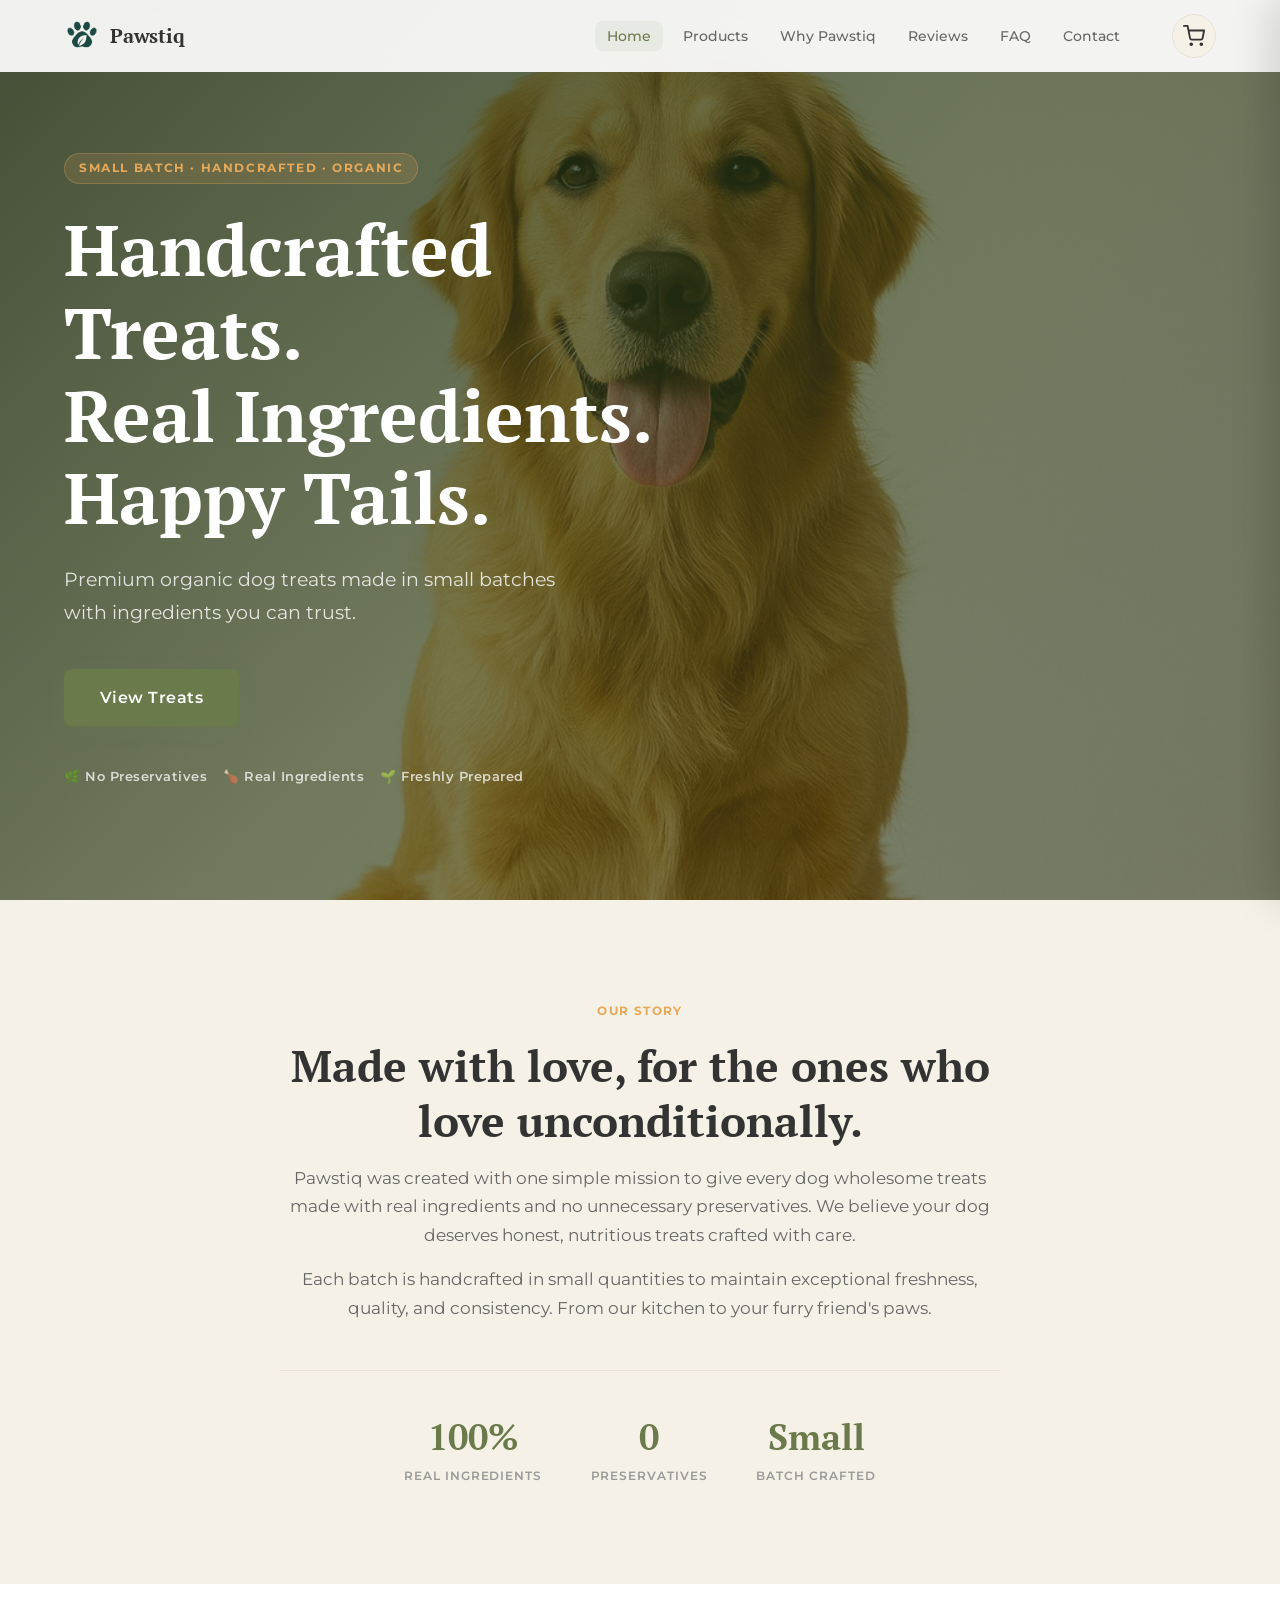
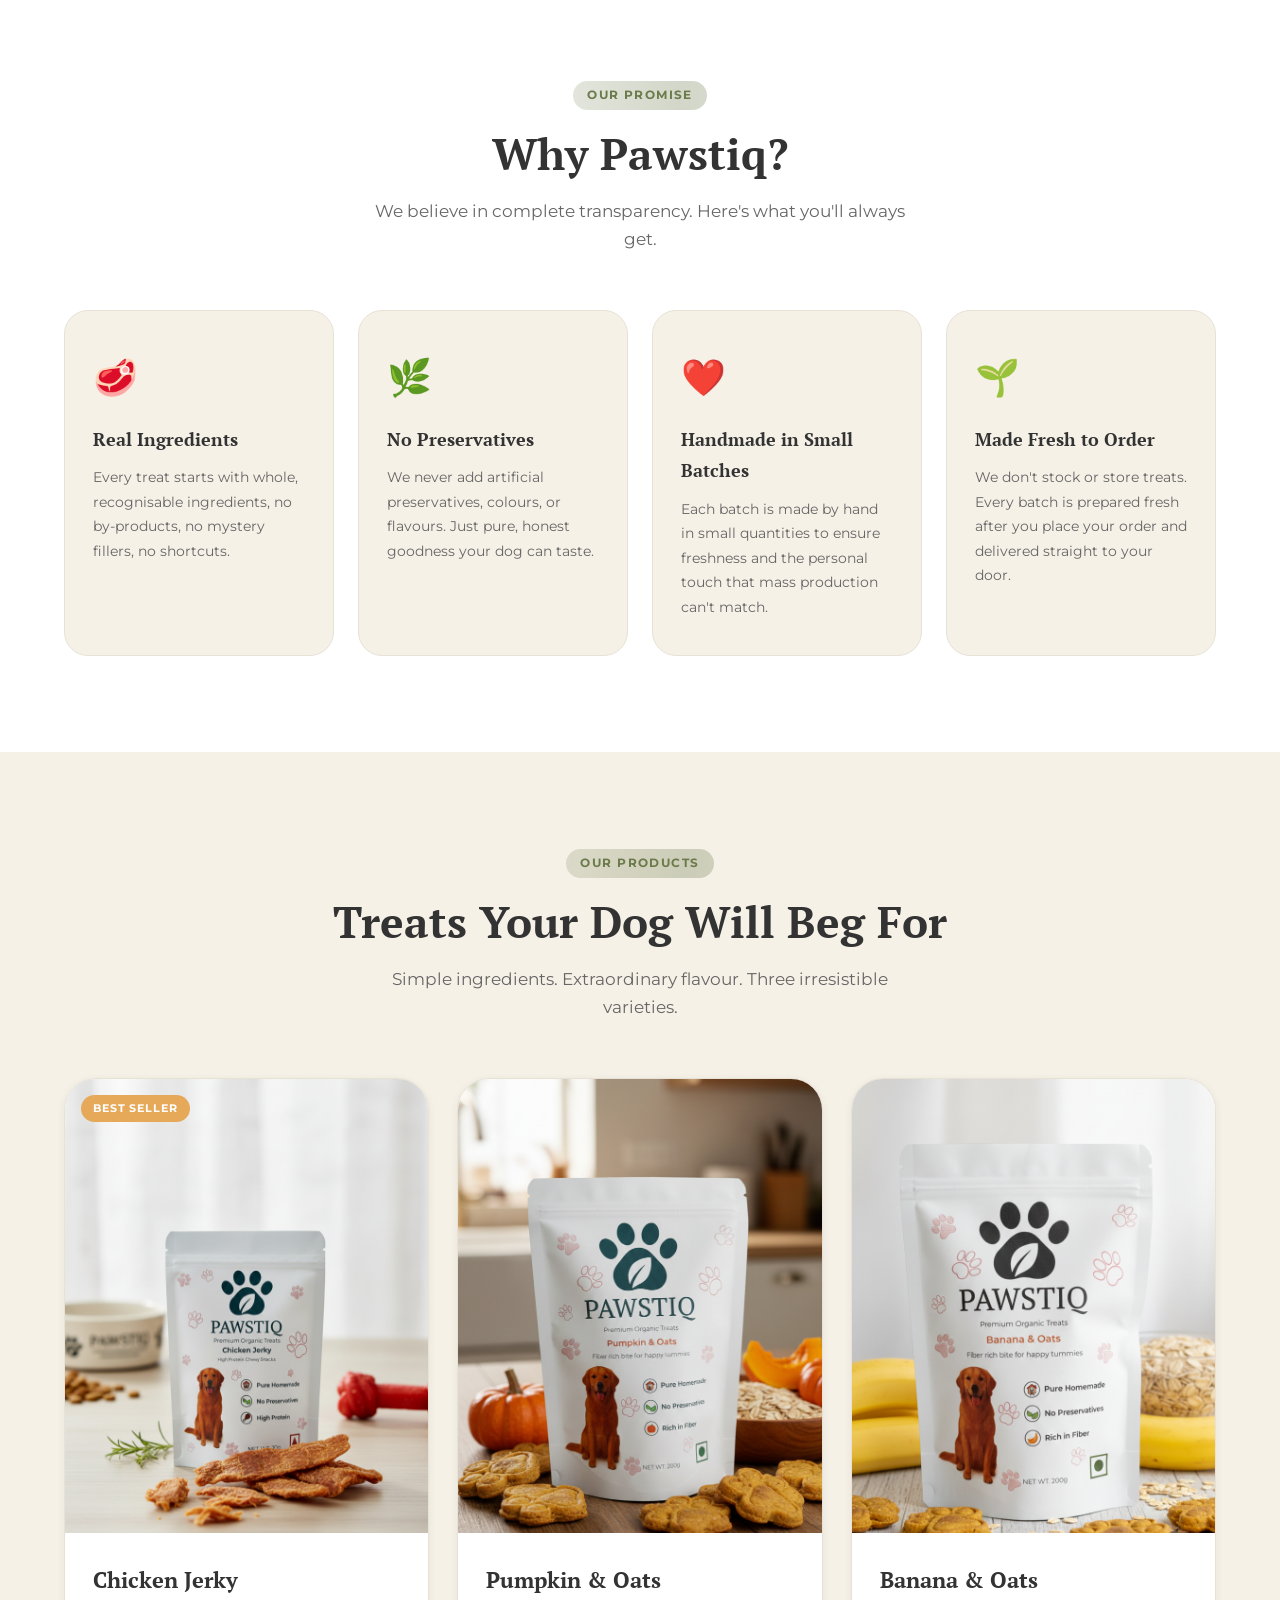
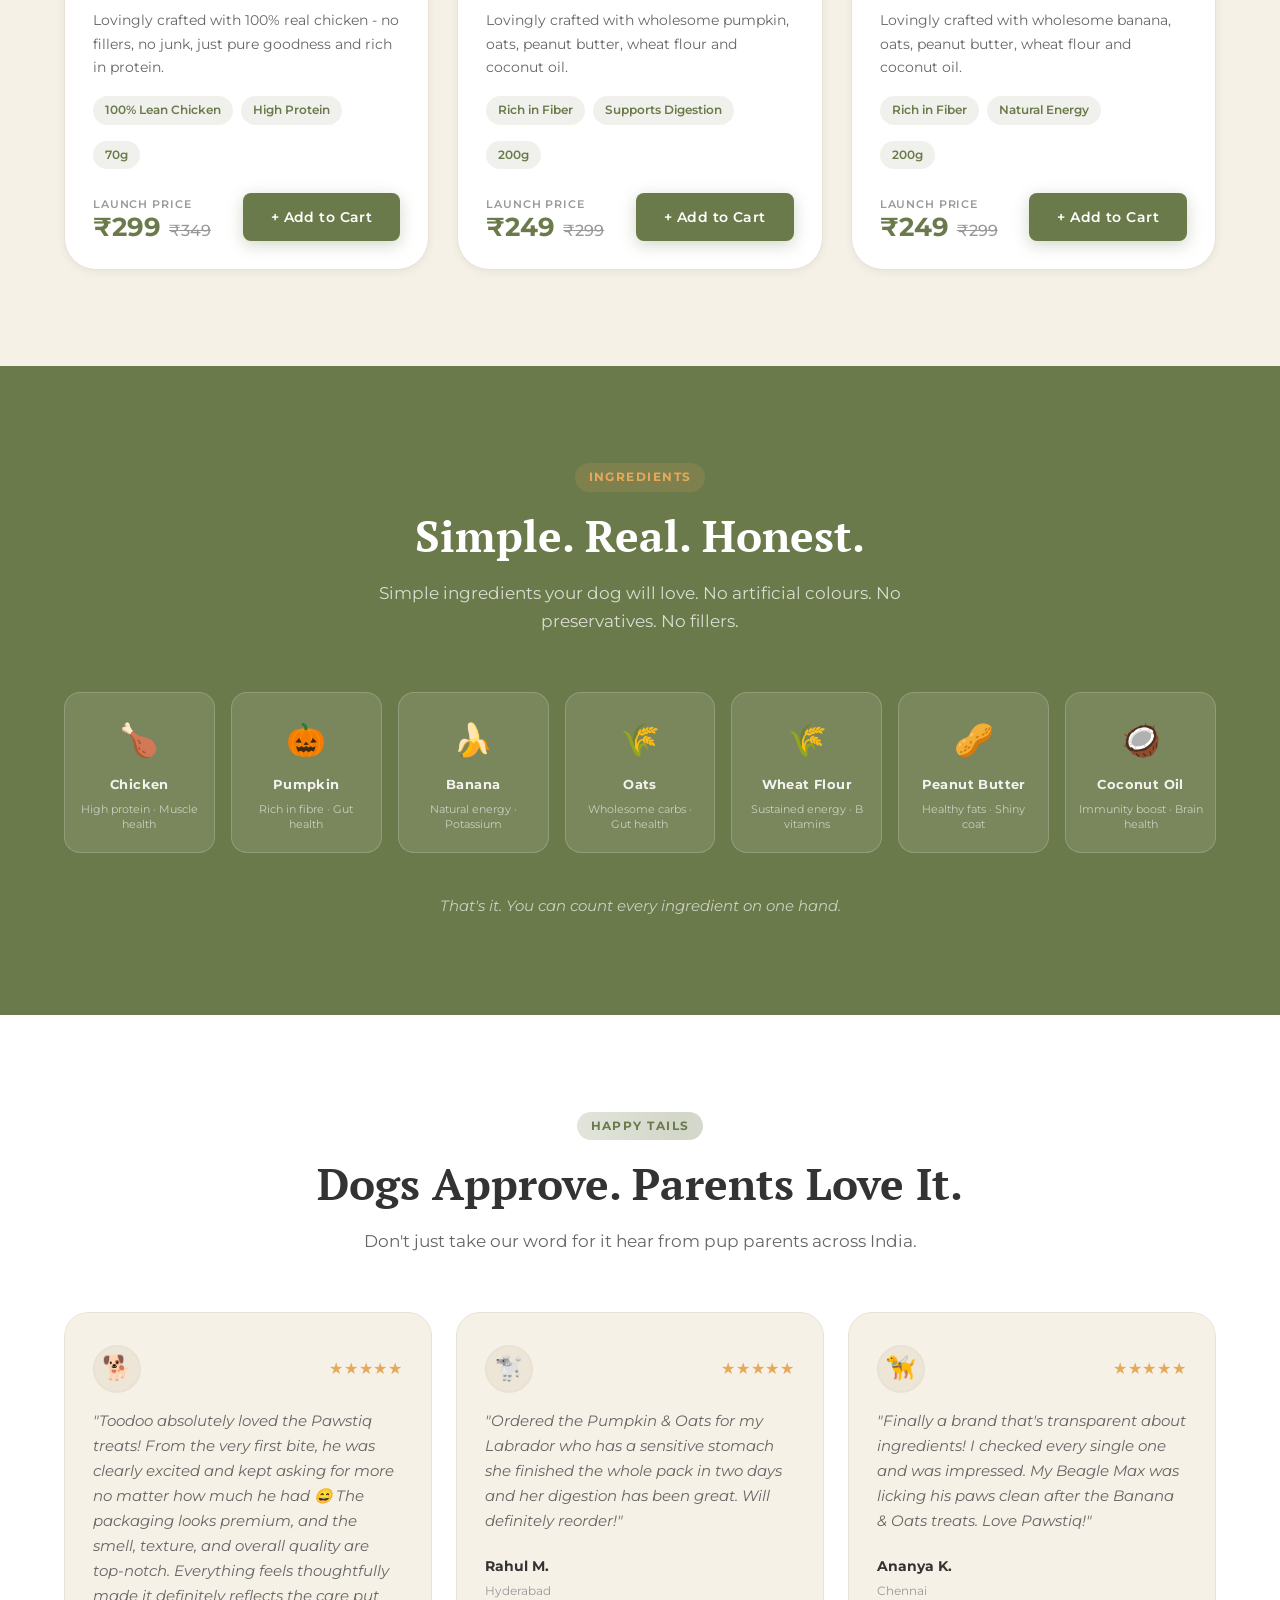
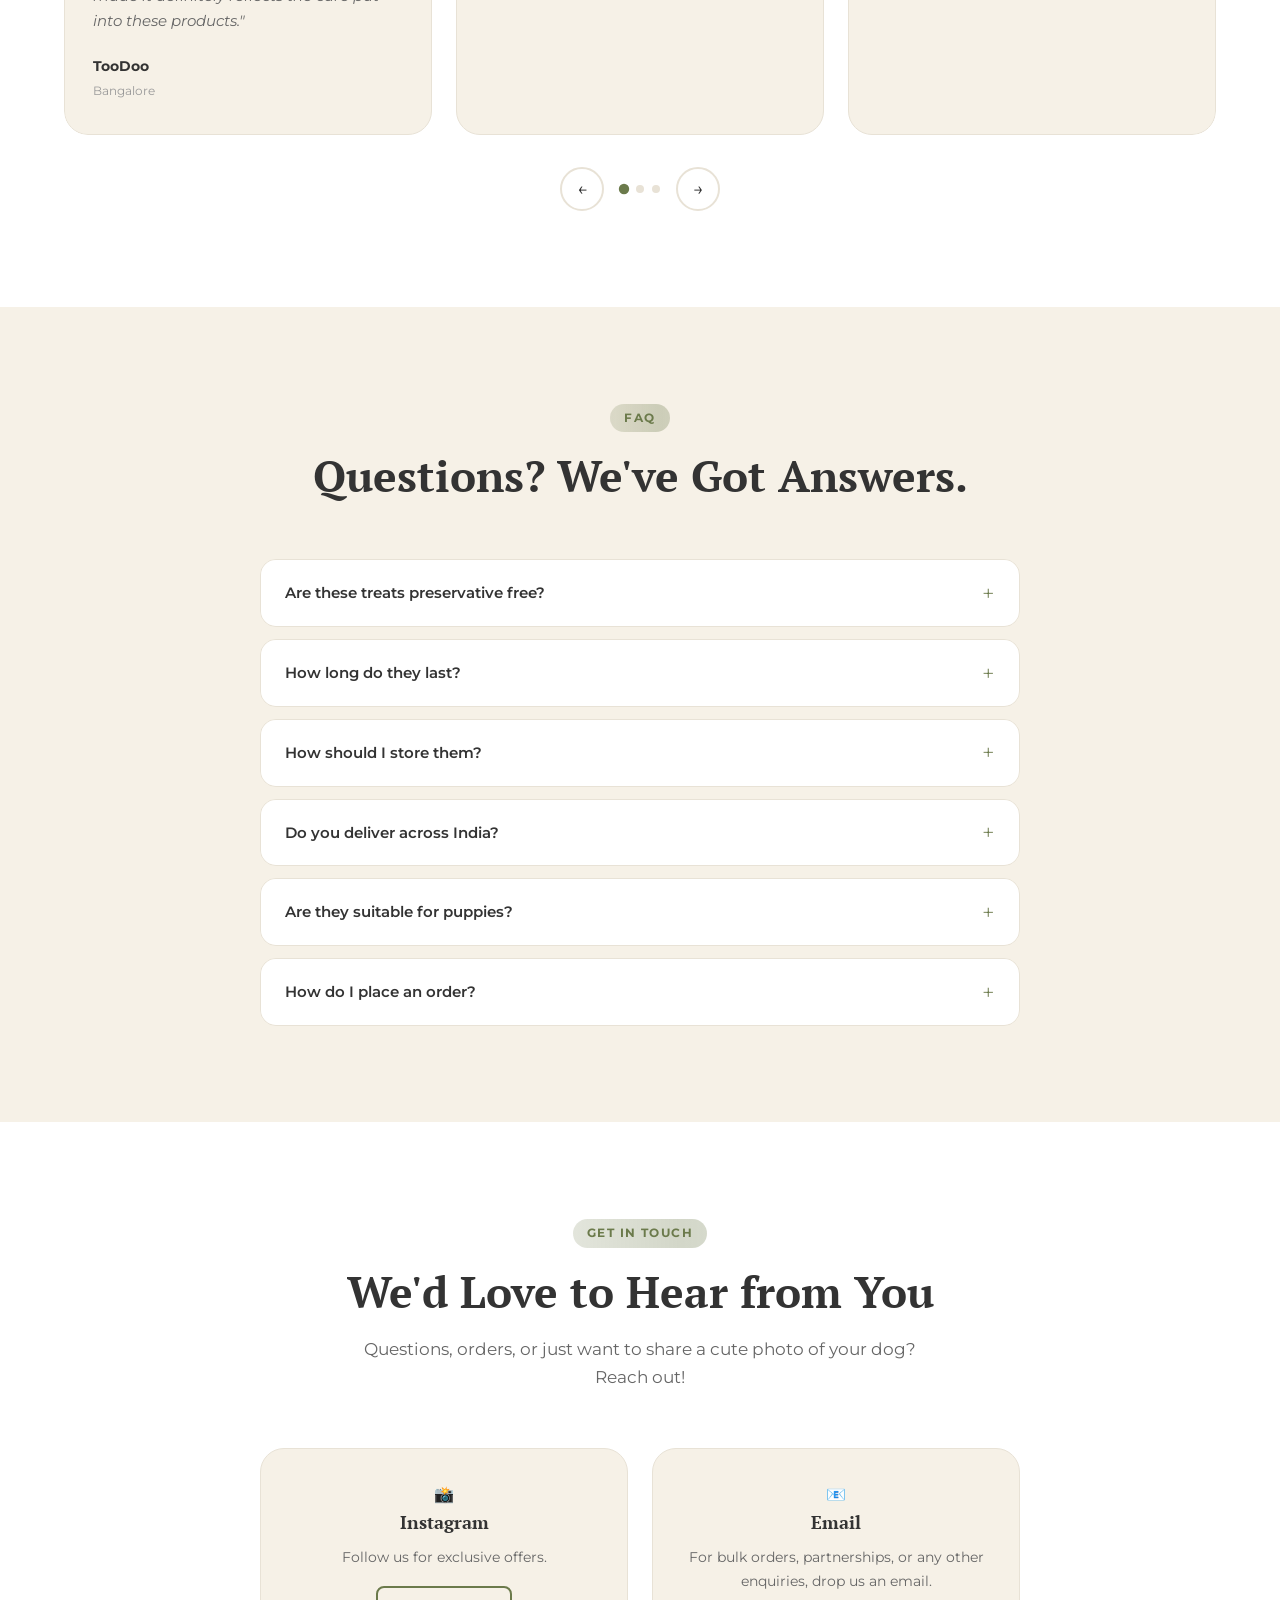
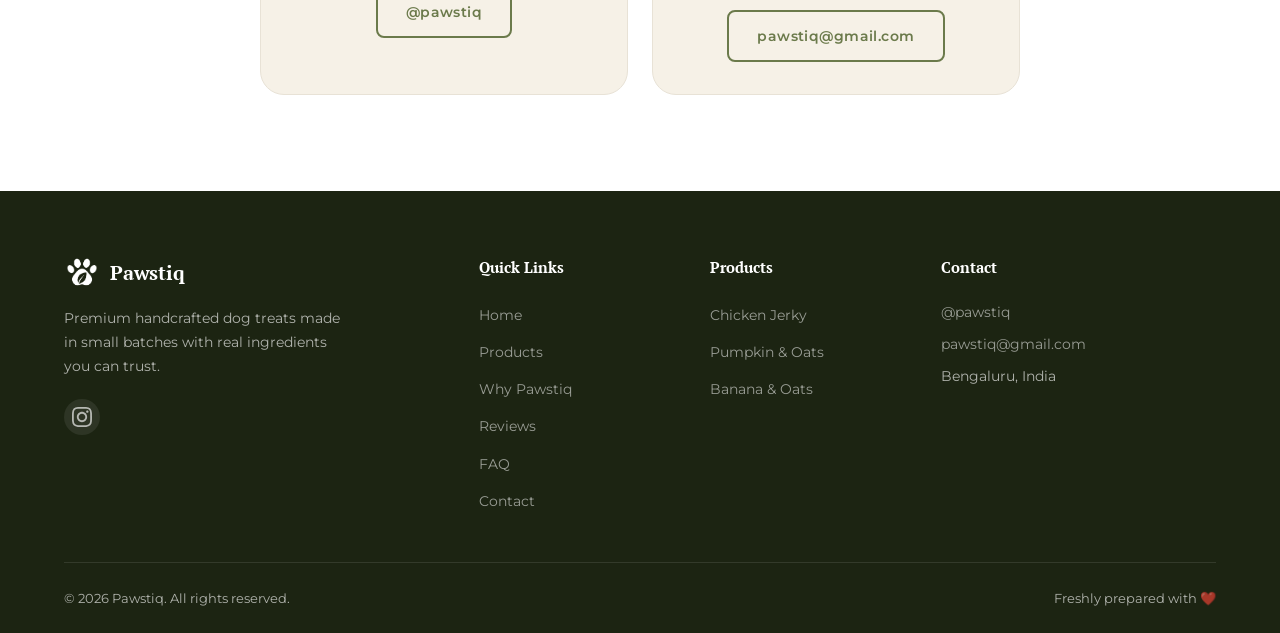
==== commit 5f12c53a: "Fix contents" ====
--- a/index.html
+++ b/index.html
@@ -451,7 +451,7 @@
             <span class="faq-icon">+</span>
           </button>
           <div class="faq-answer">
-            <p>Yes! We currently deliver across most major cities in India. Shipping timelines vary by location typically 3-7 business days. Message us on Instagram to confirm delivery to your pincode before placing an order.</p>
+            <p>Yes! We currently deliver across most major cities in India. Shipping timelines vary by location typically 3-7 business days.</p>
           </div>
         </div>
 
@@ -492,14 +492,14 @@
         <div class="contact-card reveal">
           <div class="contact-icon">📸</div>
           <h3>Instagram</h3>
-          <p>Follow us or place an order directly on Instagram.</p>
+          <p>Follow us for exclusive offers.</p>
           <a href="https://www.instagram.com/pawstiq" target="_blank" rel="noopener noreferrer" class="btn btn-outline">@pawstiq</a>
         </div>
         <div class="contact-card reveal">
           <div class="contact-icon">📧</div>
           <h3>Email</h3>
           <p>For bulk orders, partnerships, or any other enquiries, drop us an email.</p>
-          <a href="mailto:contact@pawstiqpets.com" class="btn btn-outline">contact@pawstiqpets.com</a>
+          <a href="mailto:pawstiq@gmail.com" class="btn btn-outline">pawstiq@gmail.com</a>
         </div>
       </div>
     </div>
@@ -546,7 +546,7 @@
         <div class="footer-contact">
           <h4>Contact</h4>
           <p><a href="https://www.instagram.com/pawstiq" target="_blank" rel="noopener noreferrer">@pawstiq</a></p>
-          <p><a href="mailto:contact@pawstiqpets.com">contact@pawstiqpets.com</a></p>
+          <p><a href="mailto:pawstiq@gmail.com">pawstiq@gmail.com</a></p>
           <p>Bengaluru, India</p>
         </div>
       </div>
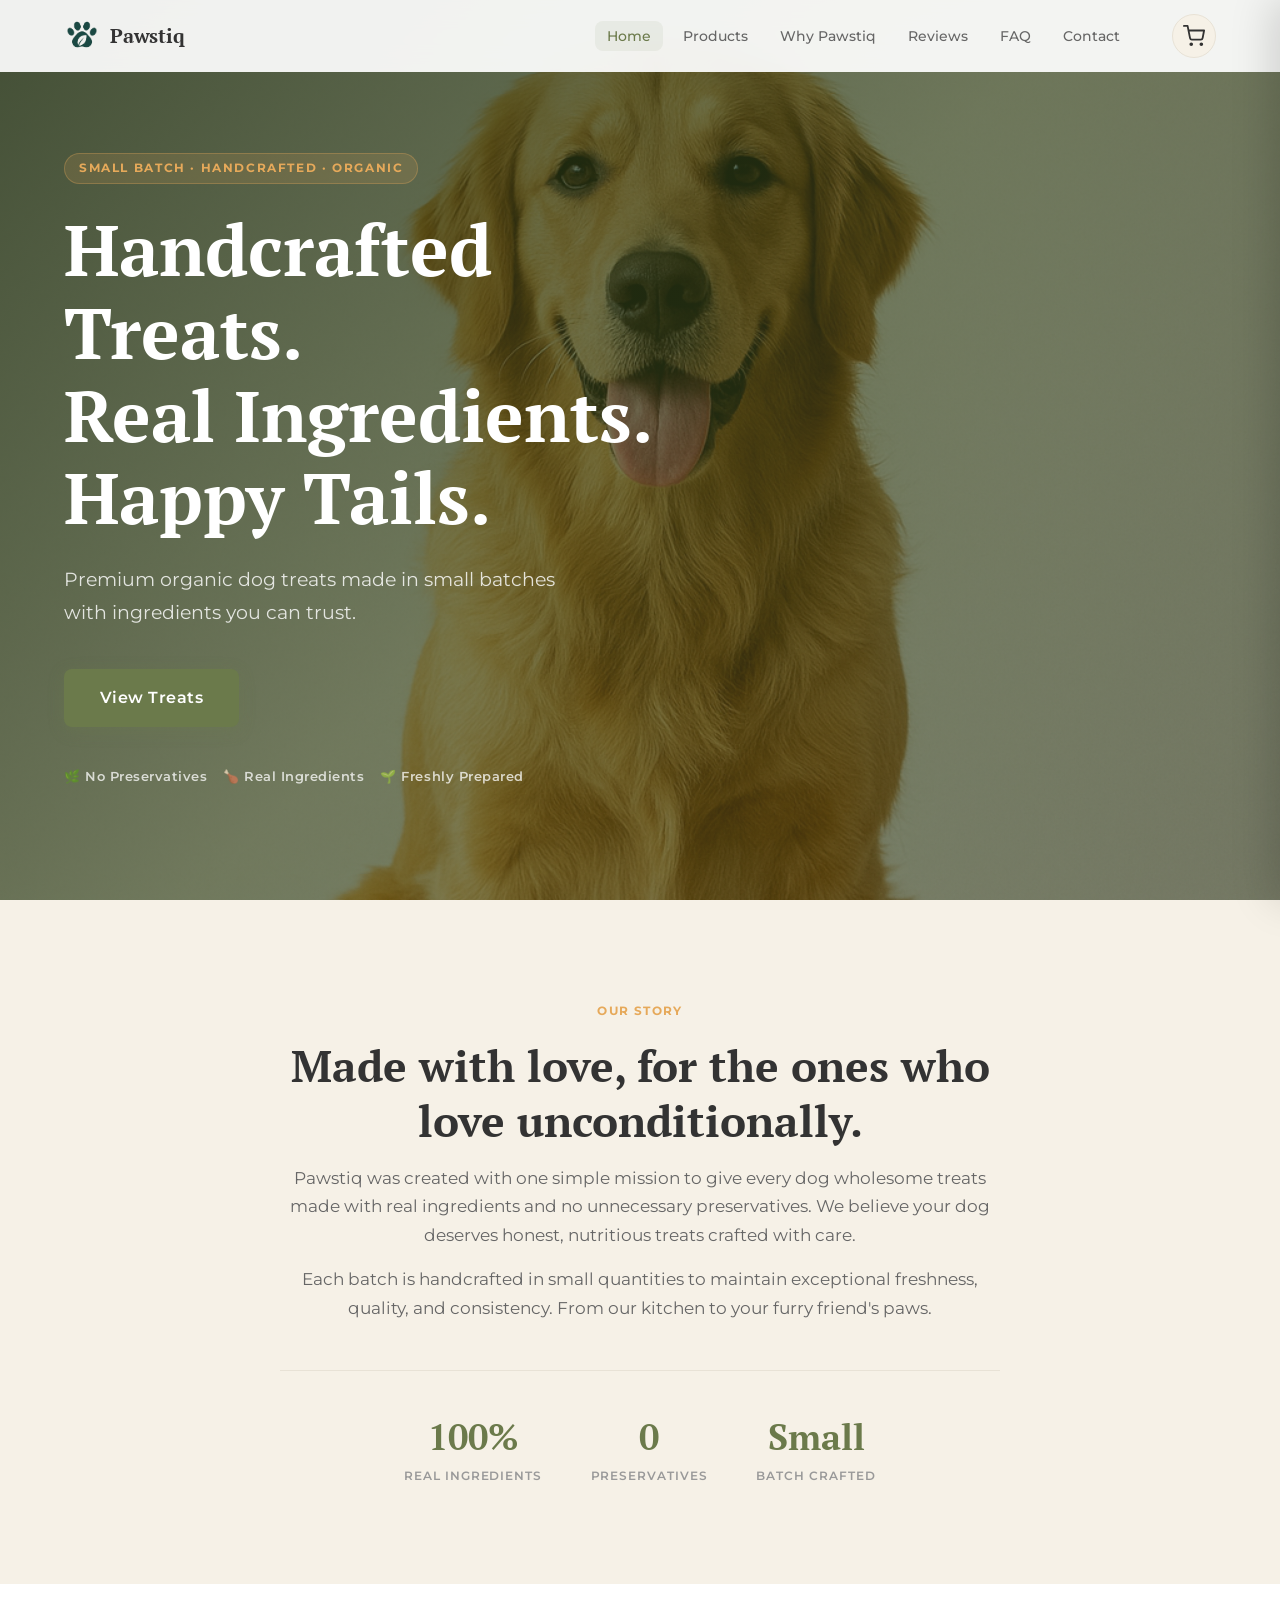
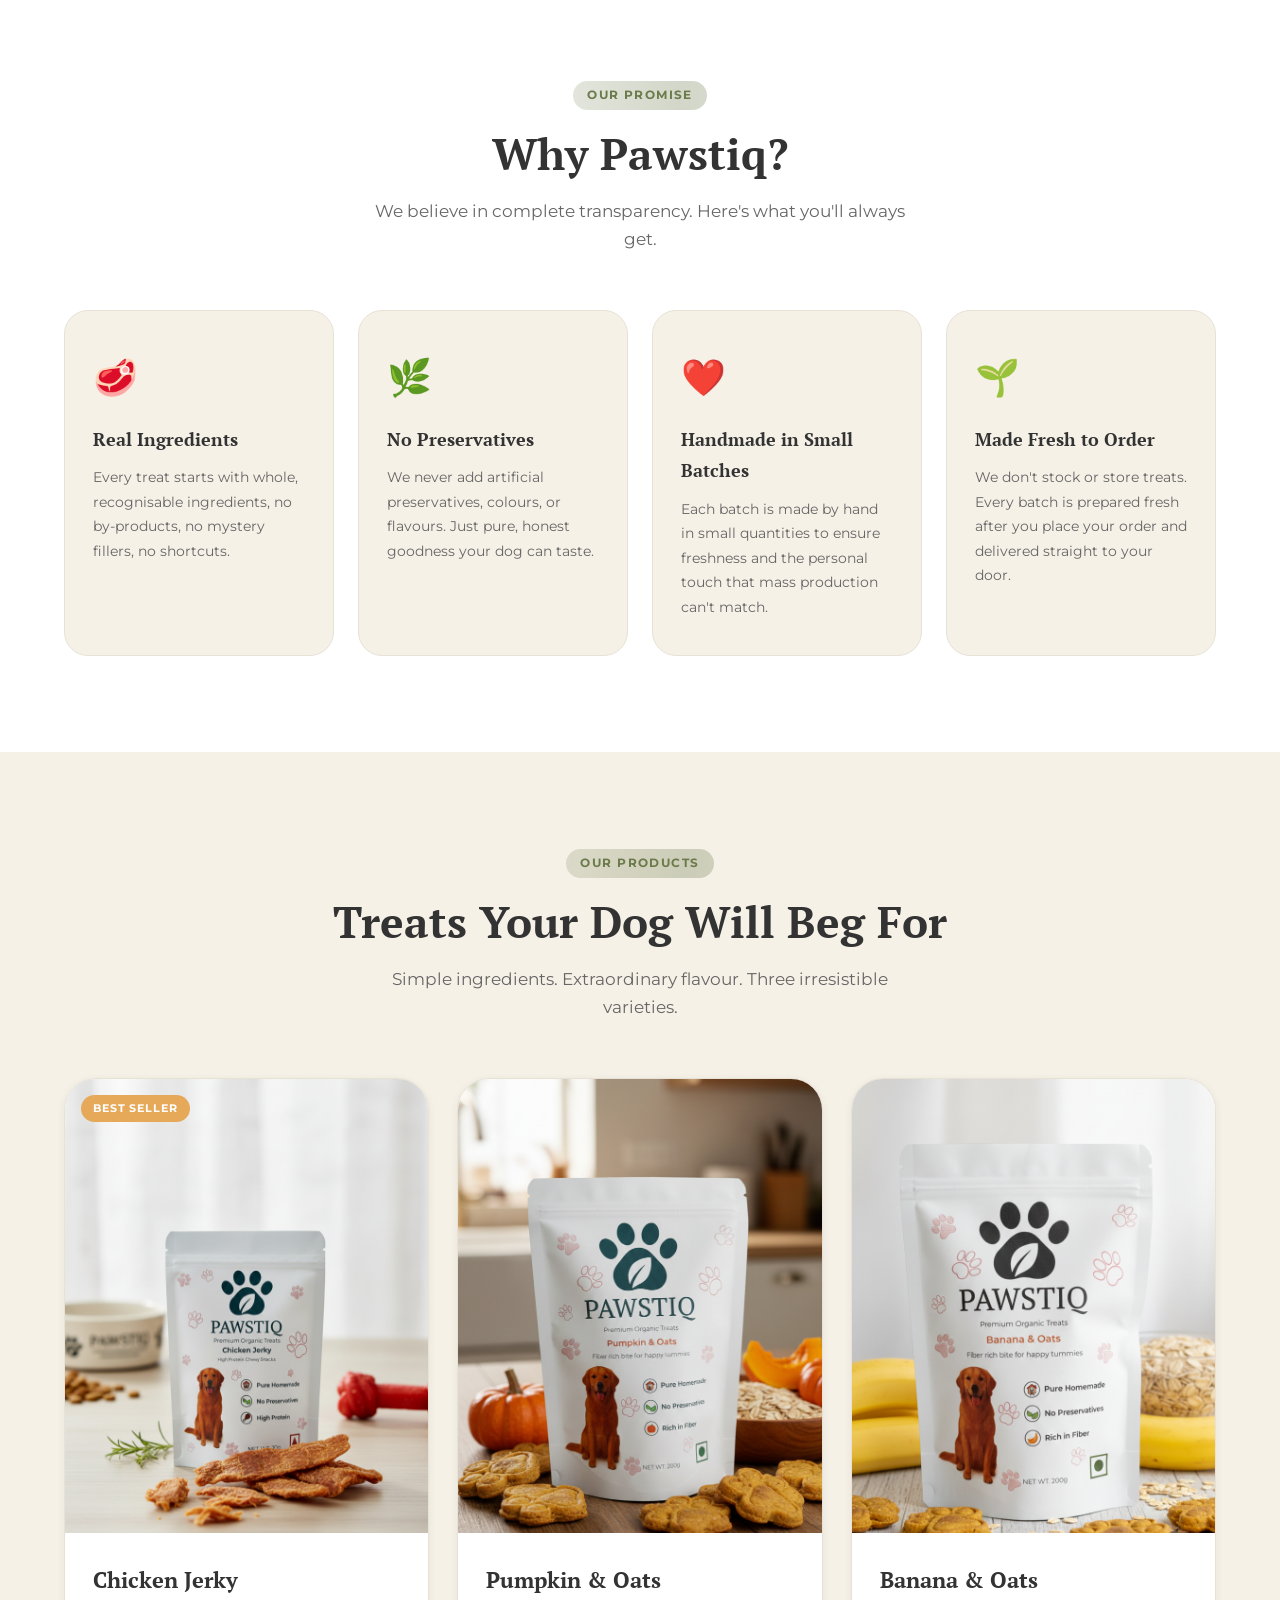
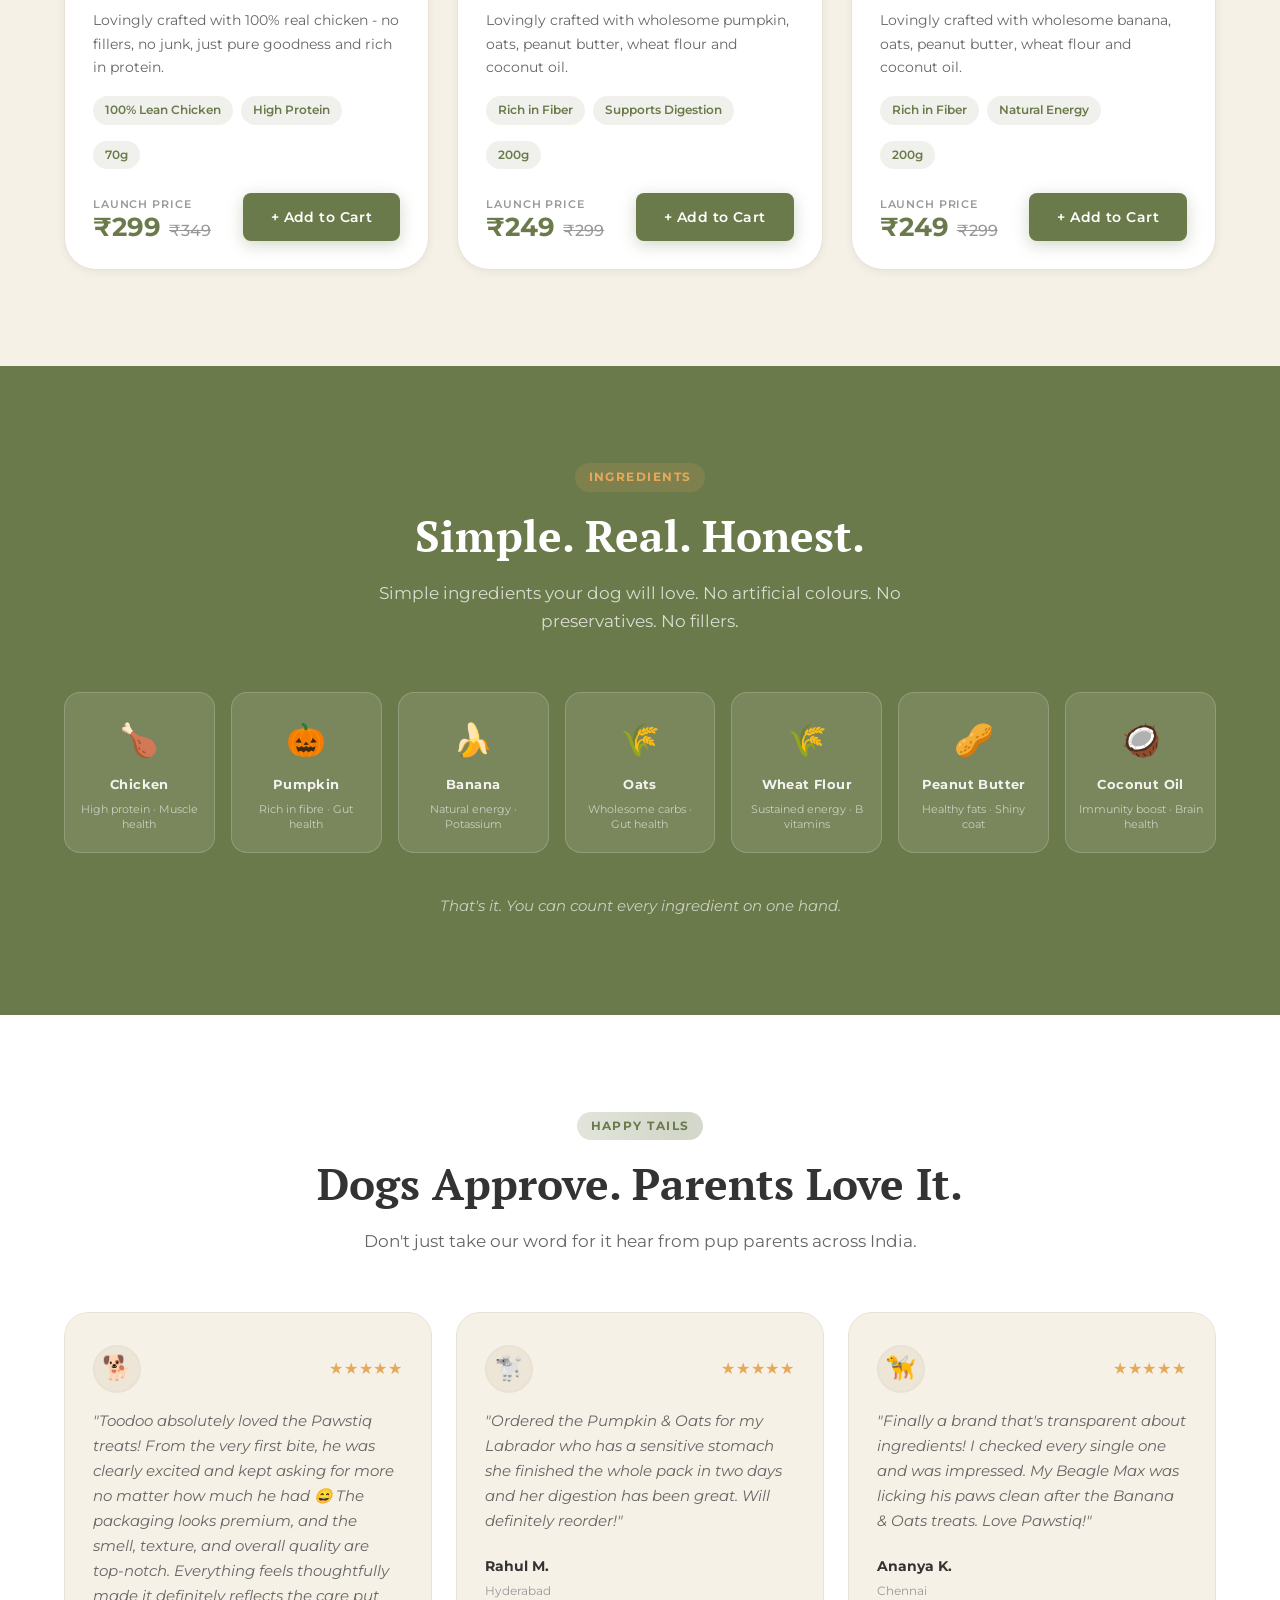
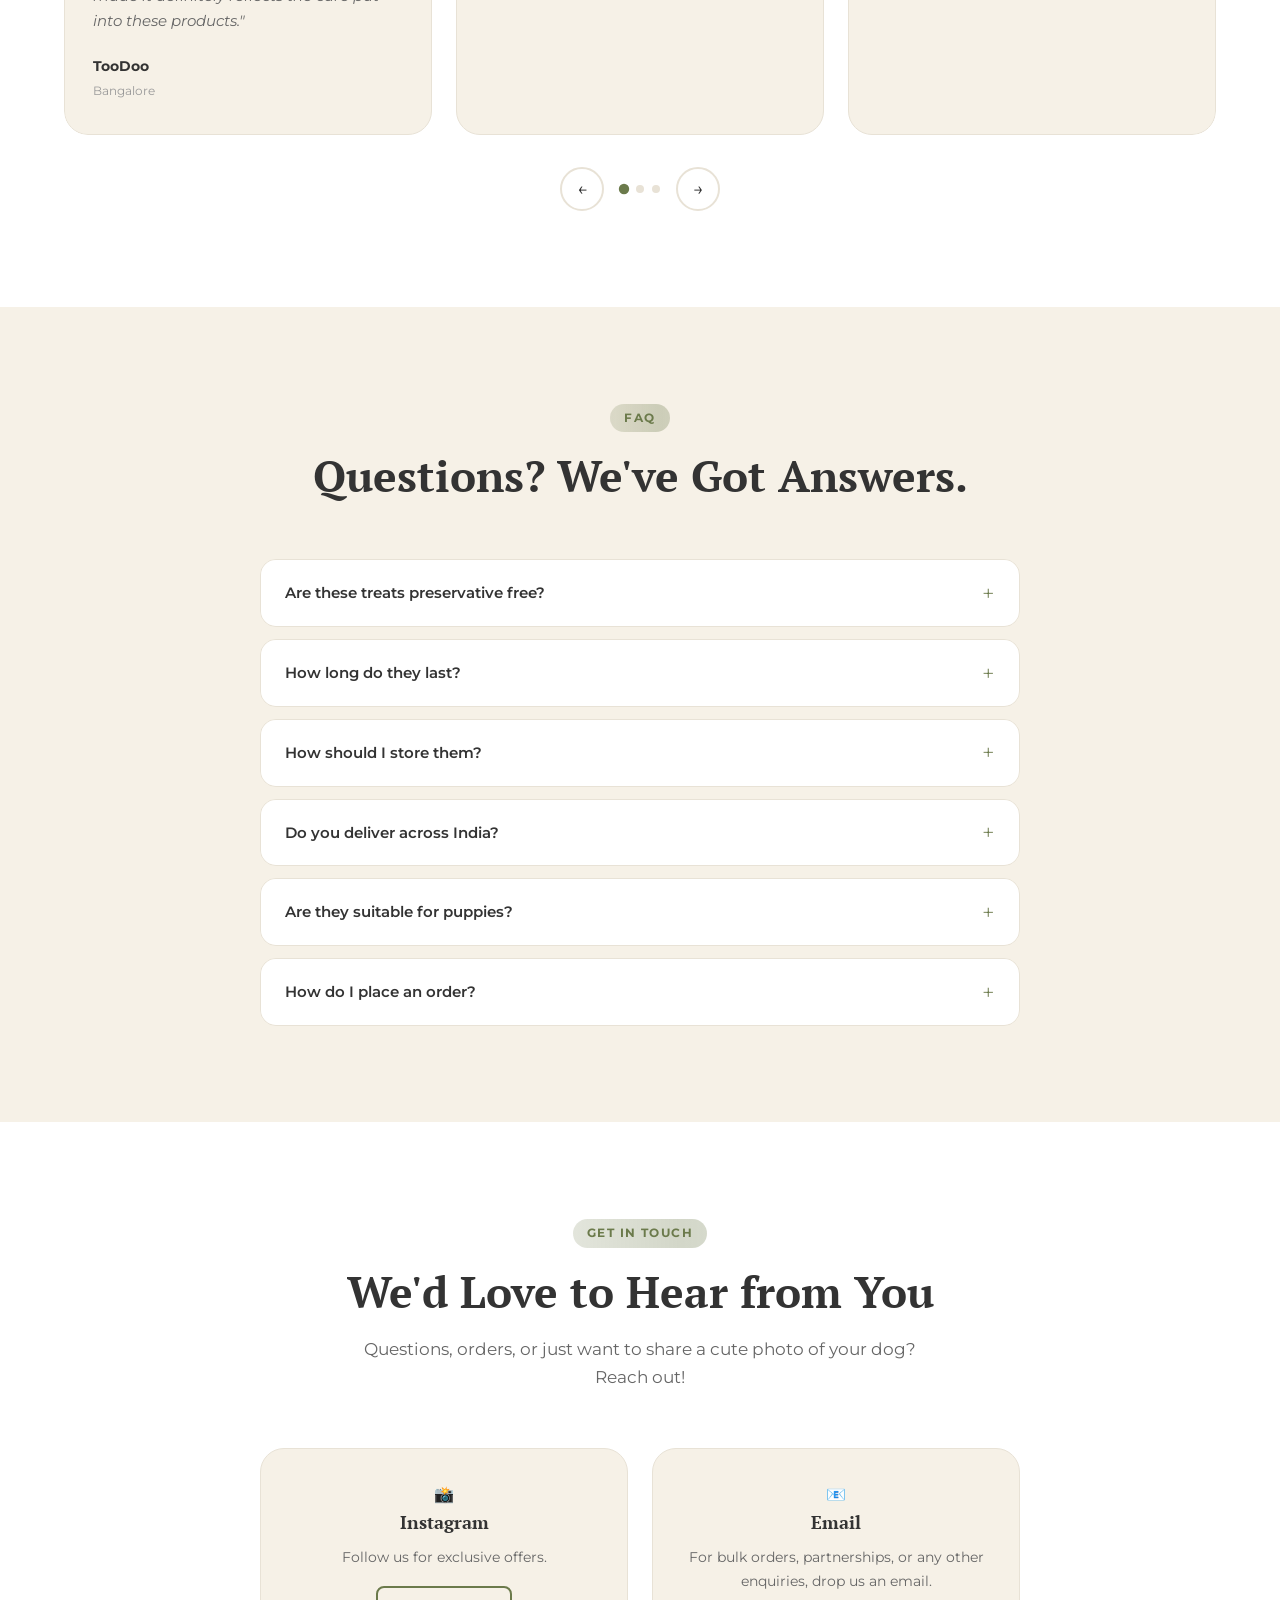
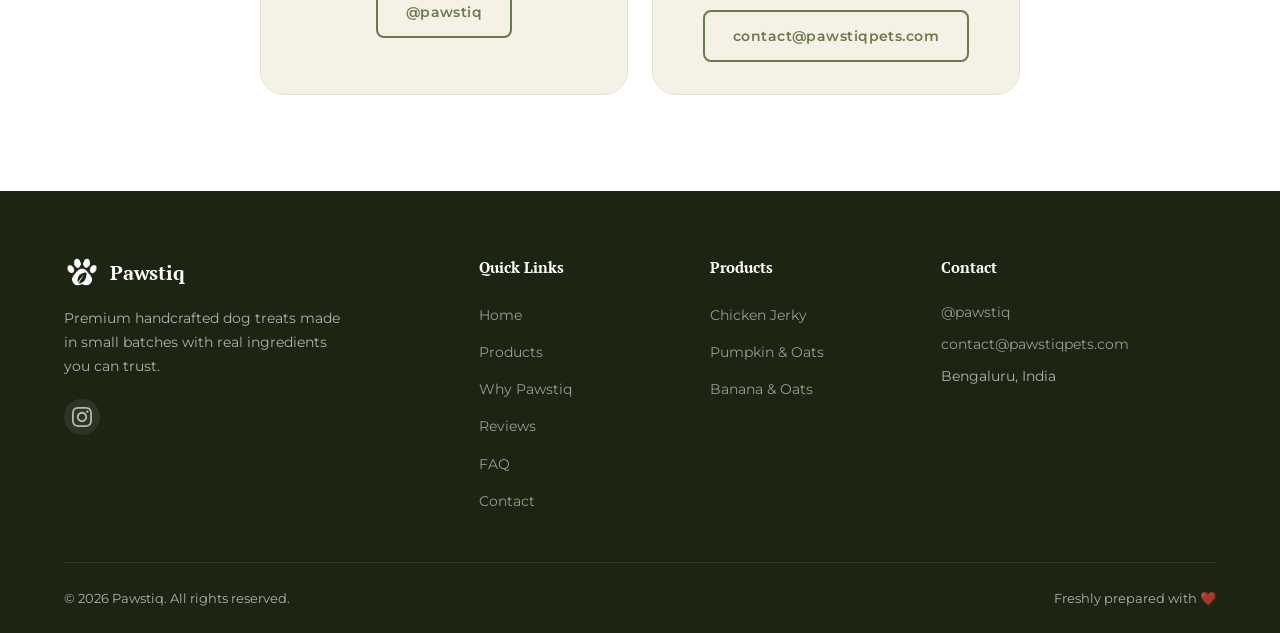
==== commit 88b659e9: "Merge pull request #7 from bikramkumar080/fix-contents Fix contents" ====
--- a/index.html
+++ b/index.html
@@ -499,7 +499,7 @@
           <div class="contact-icon">📧</div>
           <h3>Email</h3>
           <p>For bulk orders, partnerships, or any other enquiries, drop us an email.</p>
-          <a href="mailto:pawstiq@gmail.com" class="btn btn-outline">pawstiq@gmail.com</a>
+          <a href="mailto:contact@pawstiqpets.com" class="btn btn-outline">contact@pawstiqpets.com</a>
         </div>
       </div>
     </div>
@@ -546,7 +546,7 @@
         <div class="footer-contact">
           <h4>Contact</h4>
           <p><a href="https://www.instagram.com/pawstiq" target="_blank" rel="noopener noreferrer">@pawstiq</a></p>
-          <p><a href="mailto:pawstiq@gmail.com">pawstiq@gmail.com</a></p>
+          <p><a href="mailto:contact@pawstiqpets.com">contact@pawstiqpets.com</a></p>
           <p>Bengaluru, India</p>
         </div>
       </div>
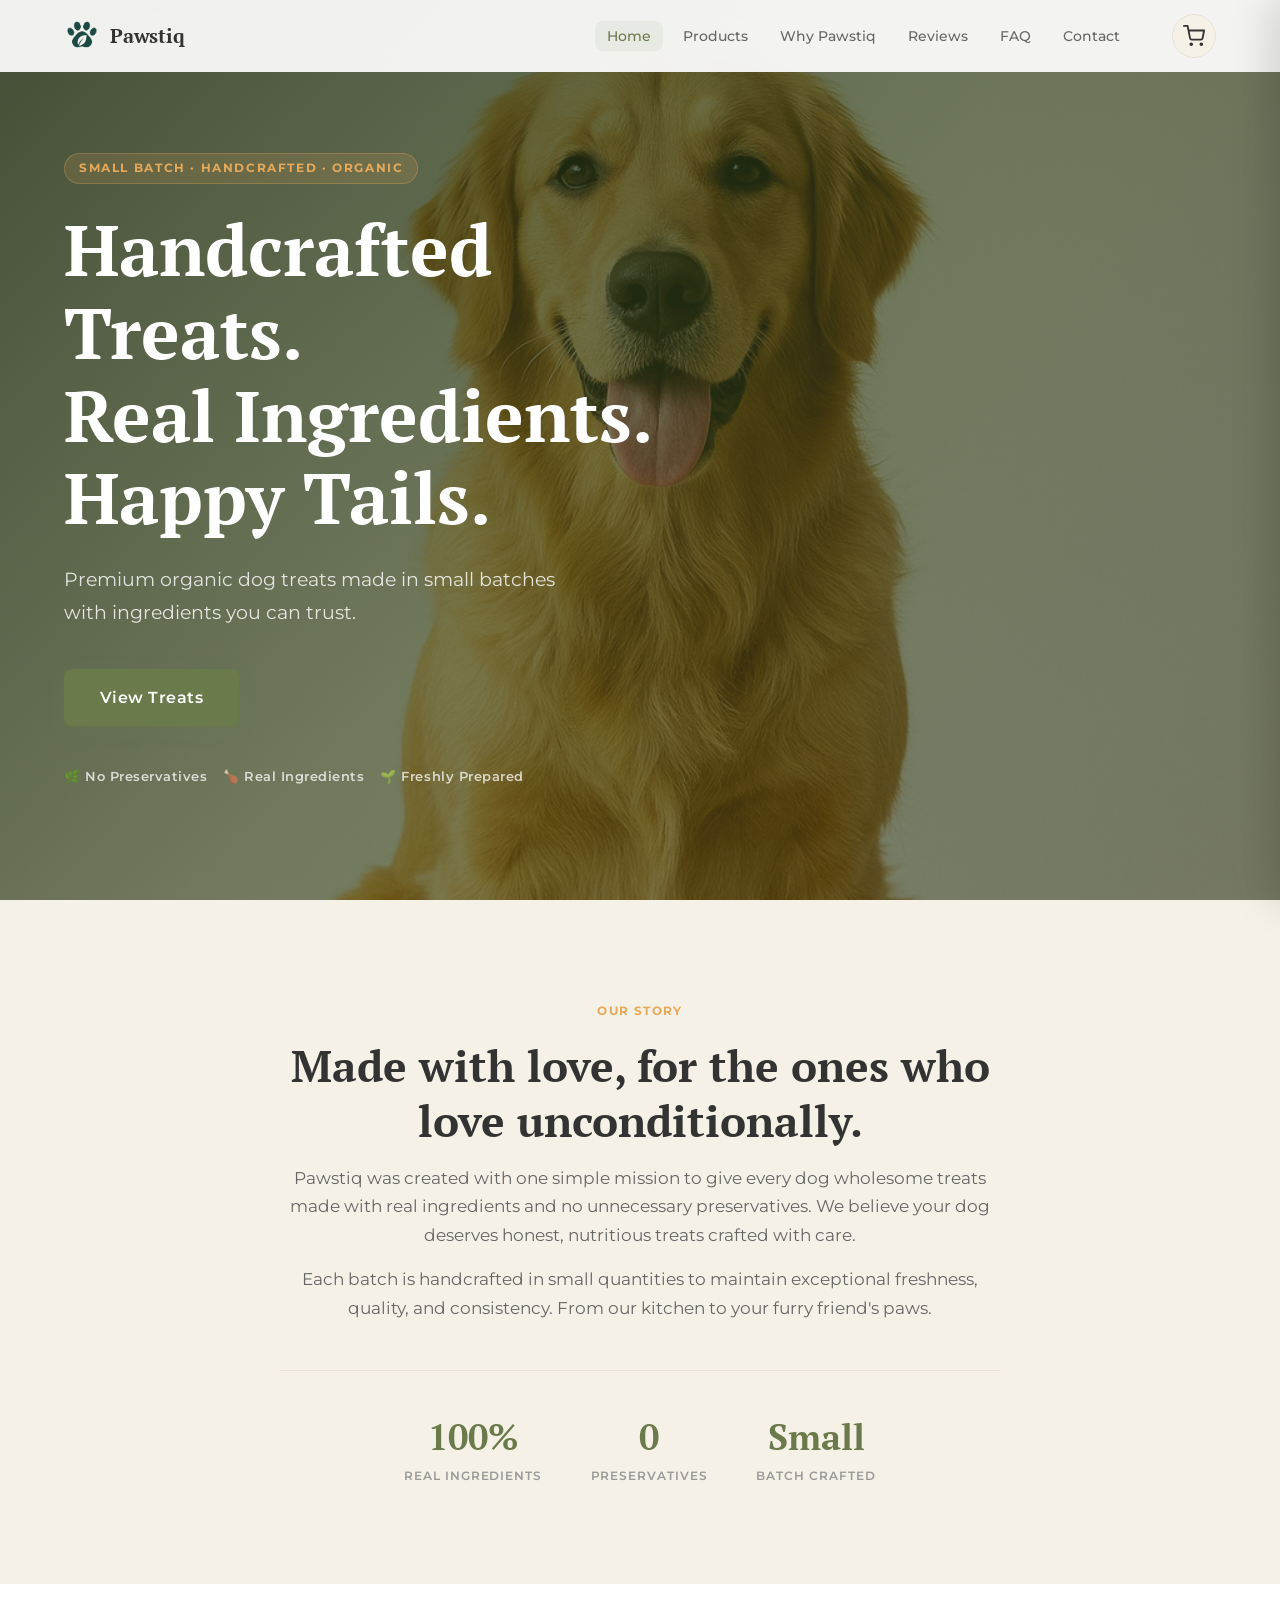
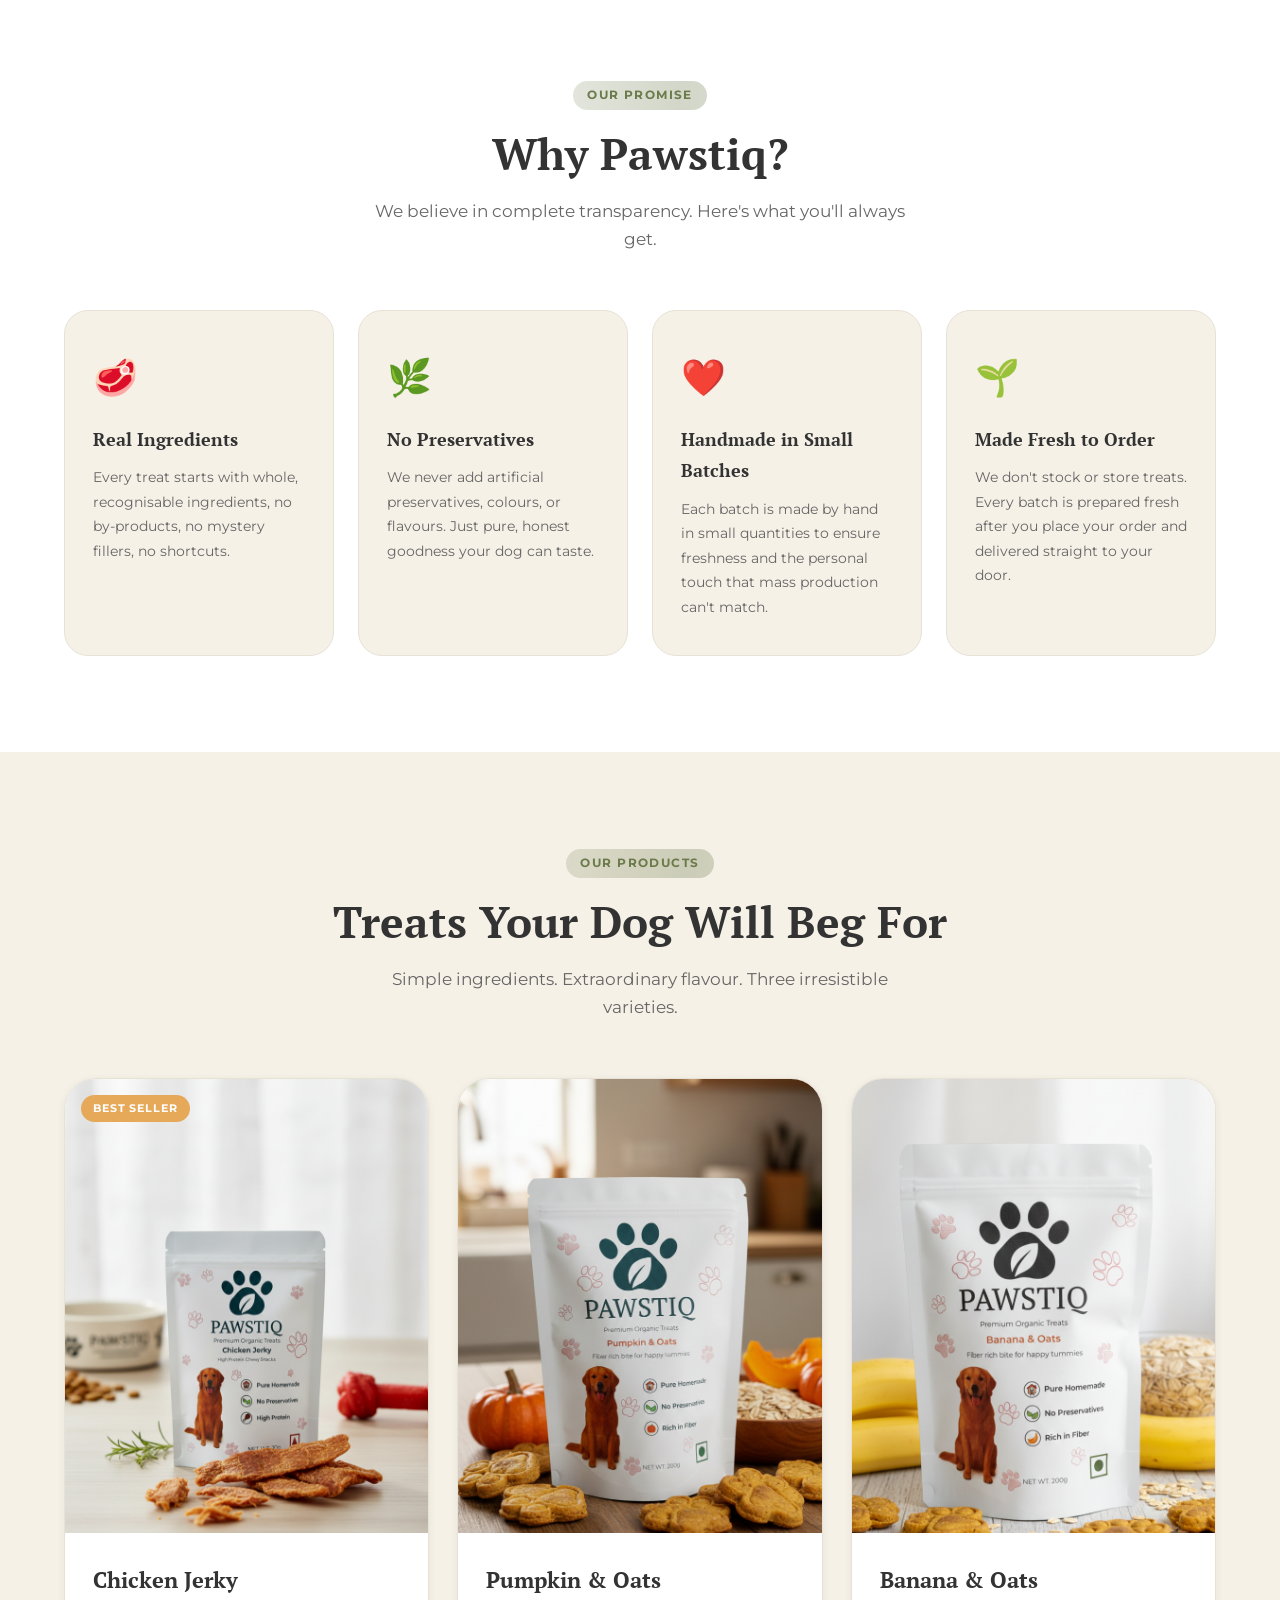
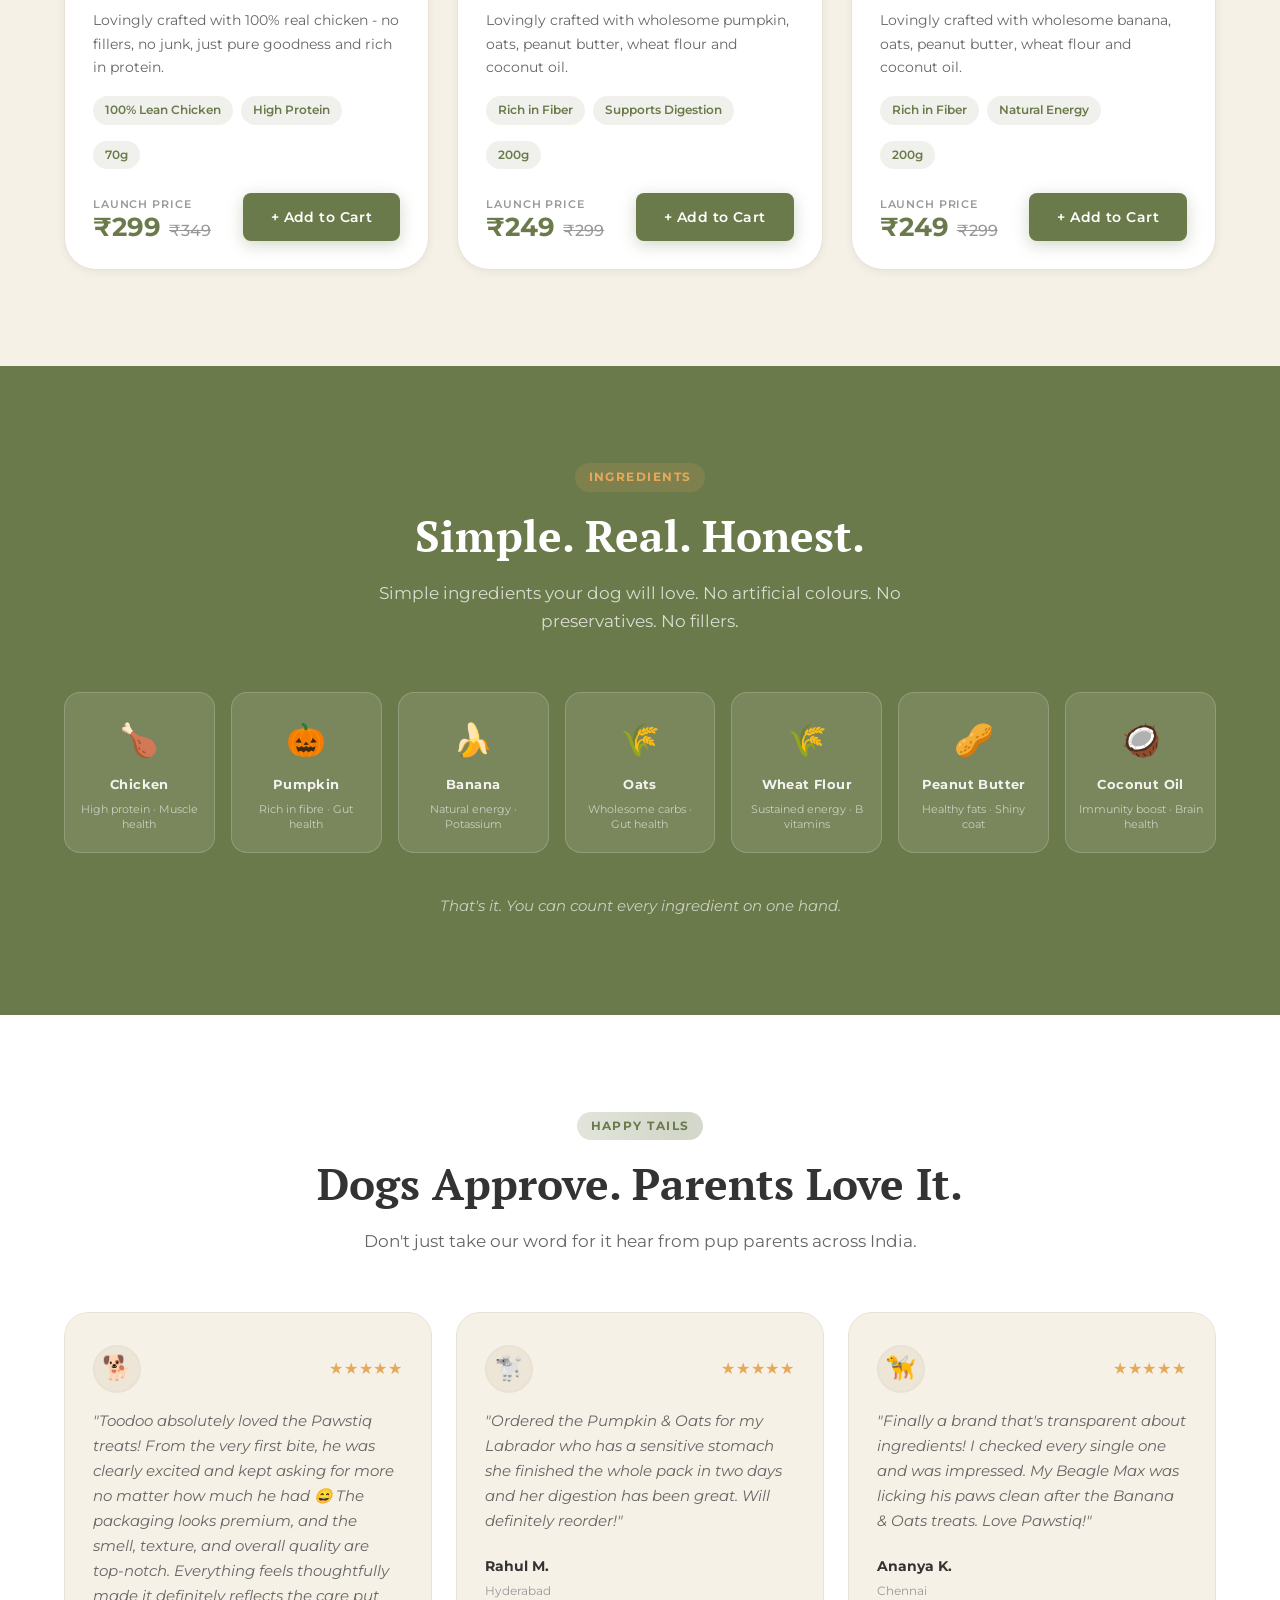
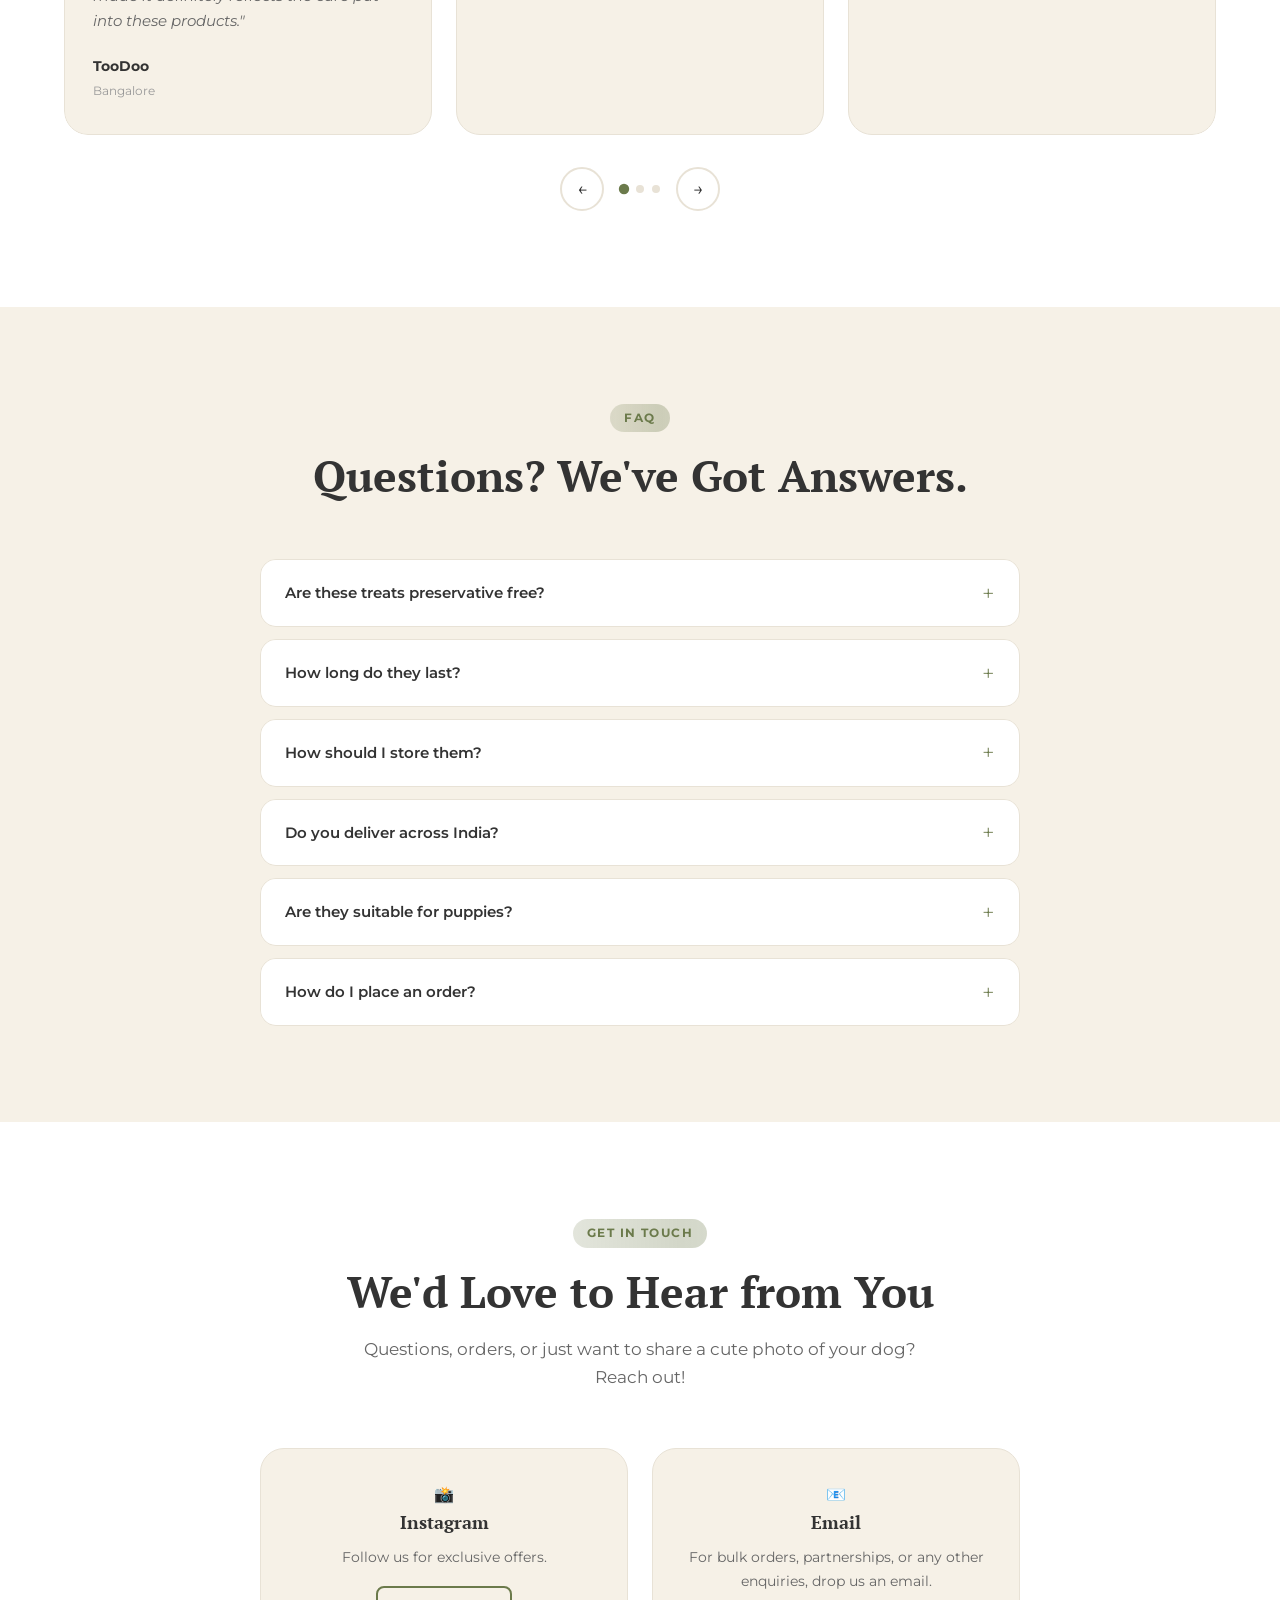
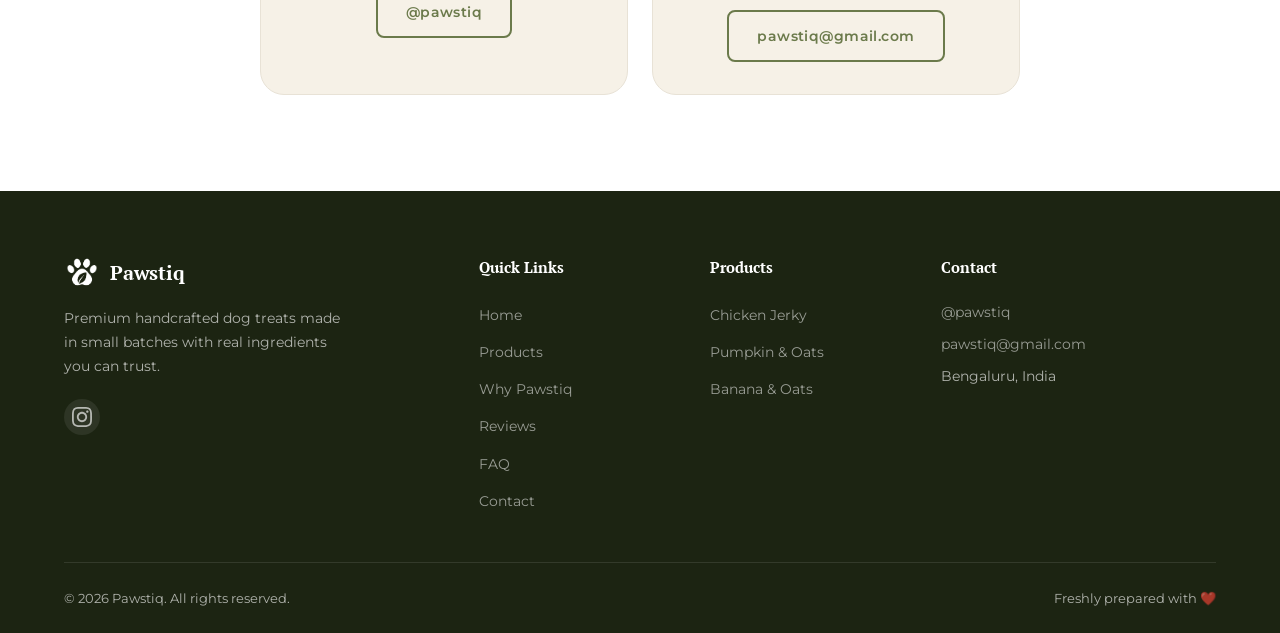
==== commit 74928b03: "Add contents" ====
--- a/index.html
+++ b/index.html
@@ -471,7 +471,7 @@
             <span class="faq-icon">+</span>
           </button>
           <div class="faq-answer">
-            <p>It's easy! Click the <strong>Order Now</strong> button anywhere on the page, fill in your details and quantities, and submit. We'll contact you on your phone number to confirm the order and share payment details.</p>
+            <p>It's easy! Add the <strong>Products</strong> in the cart, fill in your details and submit. We'll contact you and share payment details.</p>
           </div>
         </div>
 
@@ -499,7 +499,7 @@
           <div class="contact-icon">📧</div>
           <h3>Email</h3>
           <p>For bulk orders, partnerships, or any other enquiries, drop us an email.</p>
-          <a href="mailto:contact@pawstiqpets.com" class="btn btn-outline">contact@pawstiqpets.com</a>
+          <a href="mailto:pawstiq@gmail.com" class="btn btn-outline">pawstiq@gmail.com</a>
         </div>
       </div>
     </div>
@@ -546,7 +546,7 @@
         <div class="footer-contact">
           <h4>Contact</h4>
           <p><a href="https://www.instagram.com/pawstiq" target="_blank" rel="noopener noreferrer">@pawstiq</a></p>
-          <p><a href="mailto:contact@pawstiqpets.com">contact@pawstiqpets.com</a></p>
+          <p><a href="mailto:pawstiq@gmail.com">pawstiq@gmail.com</a></p>
           <p>Bengaluru, India</p>
         </div>
       </div>
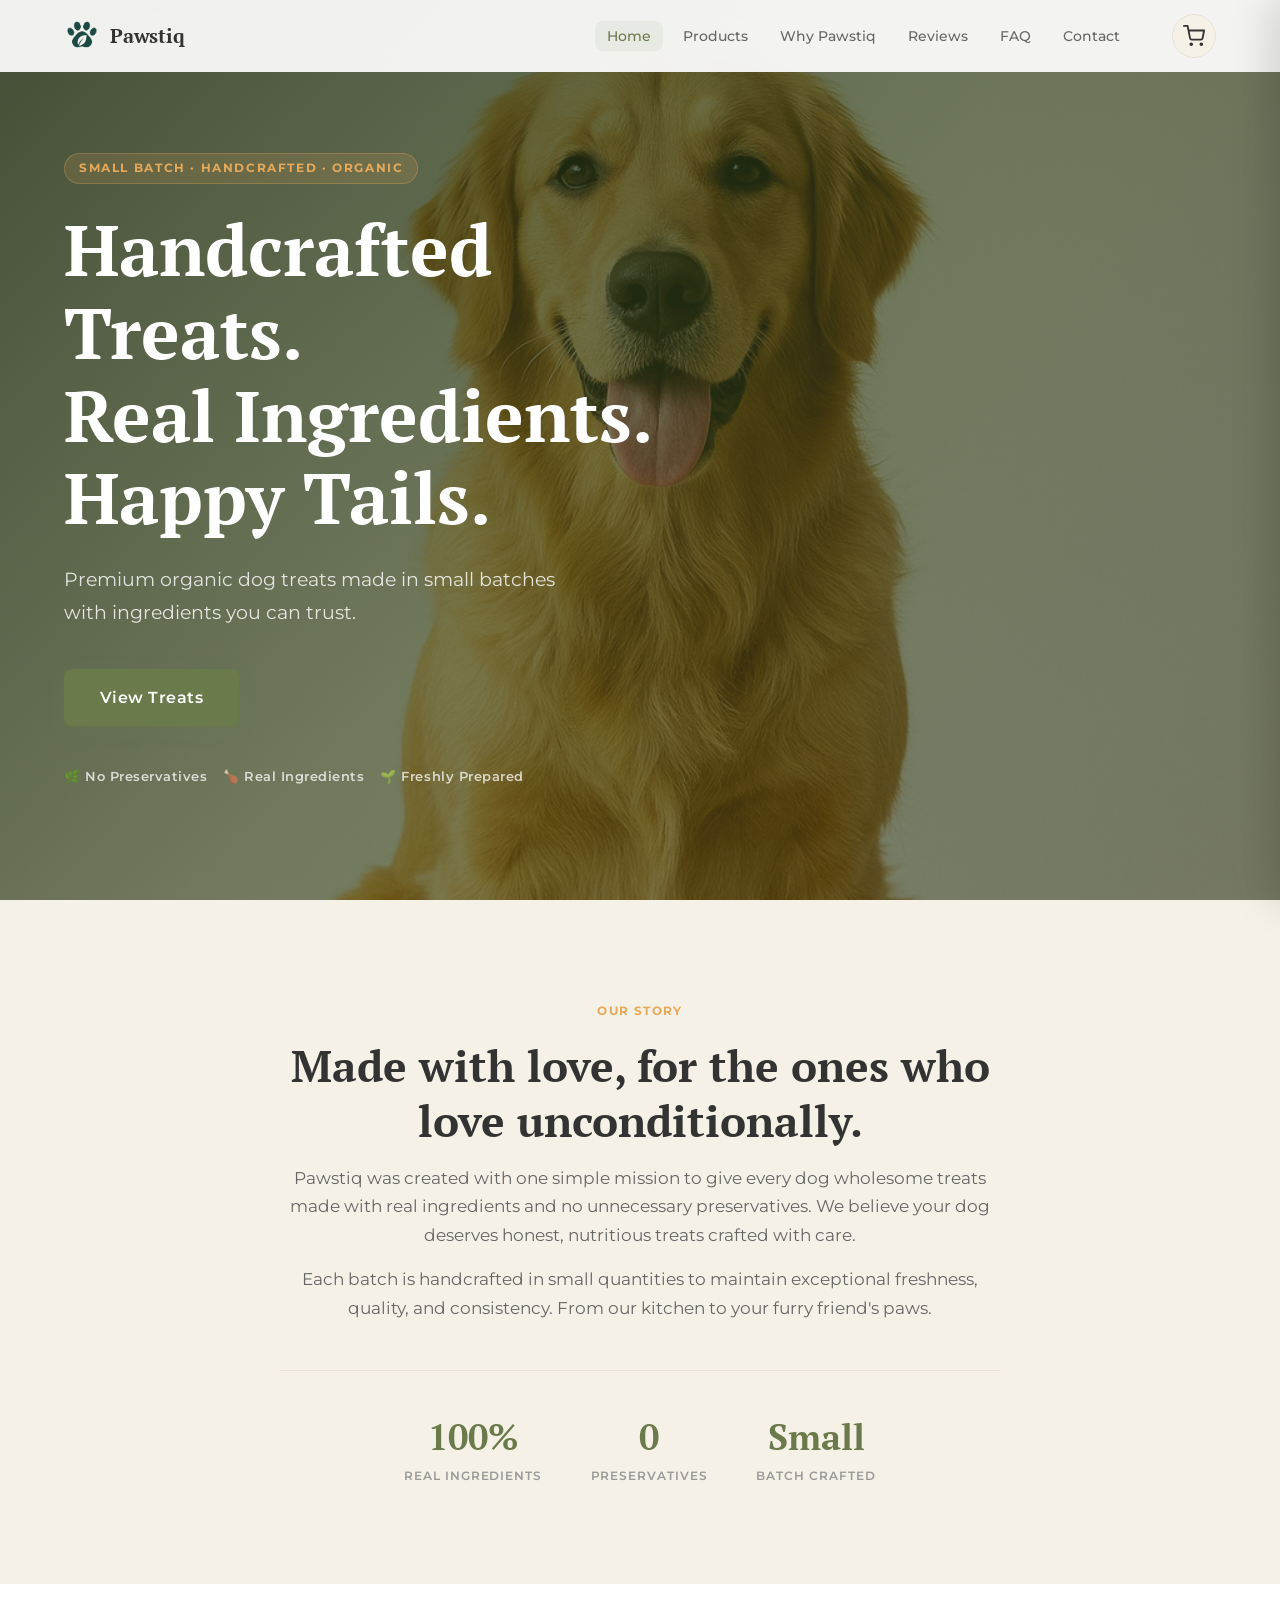
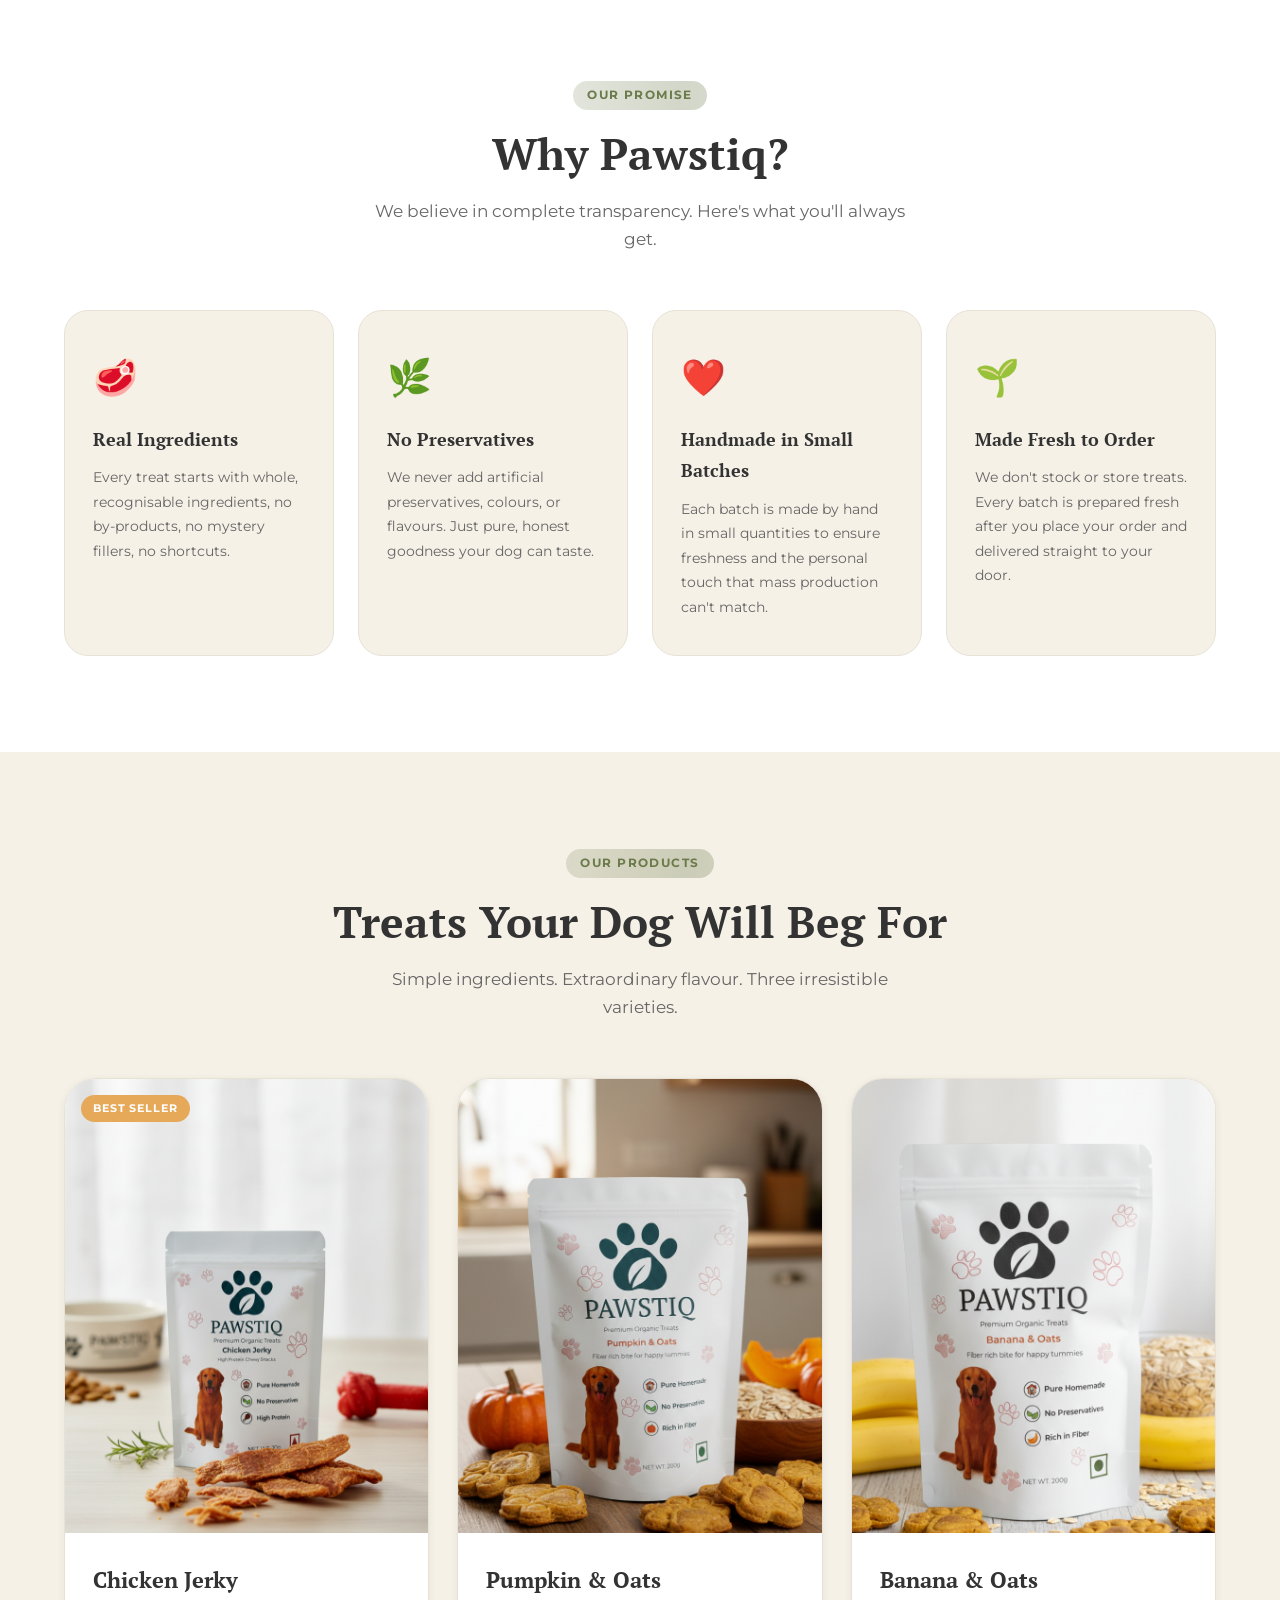
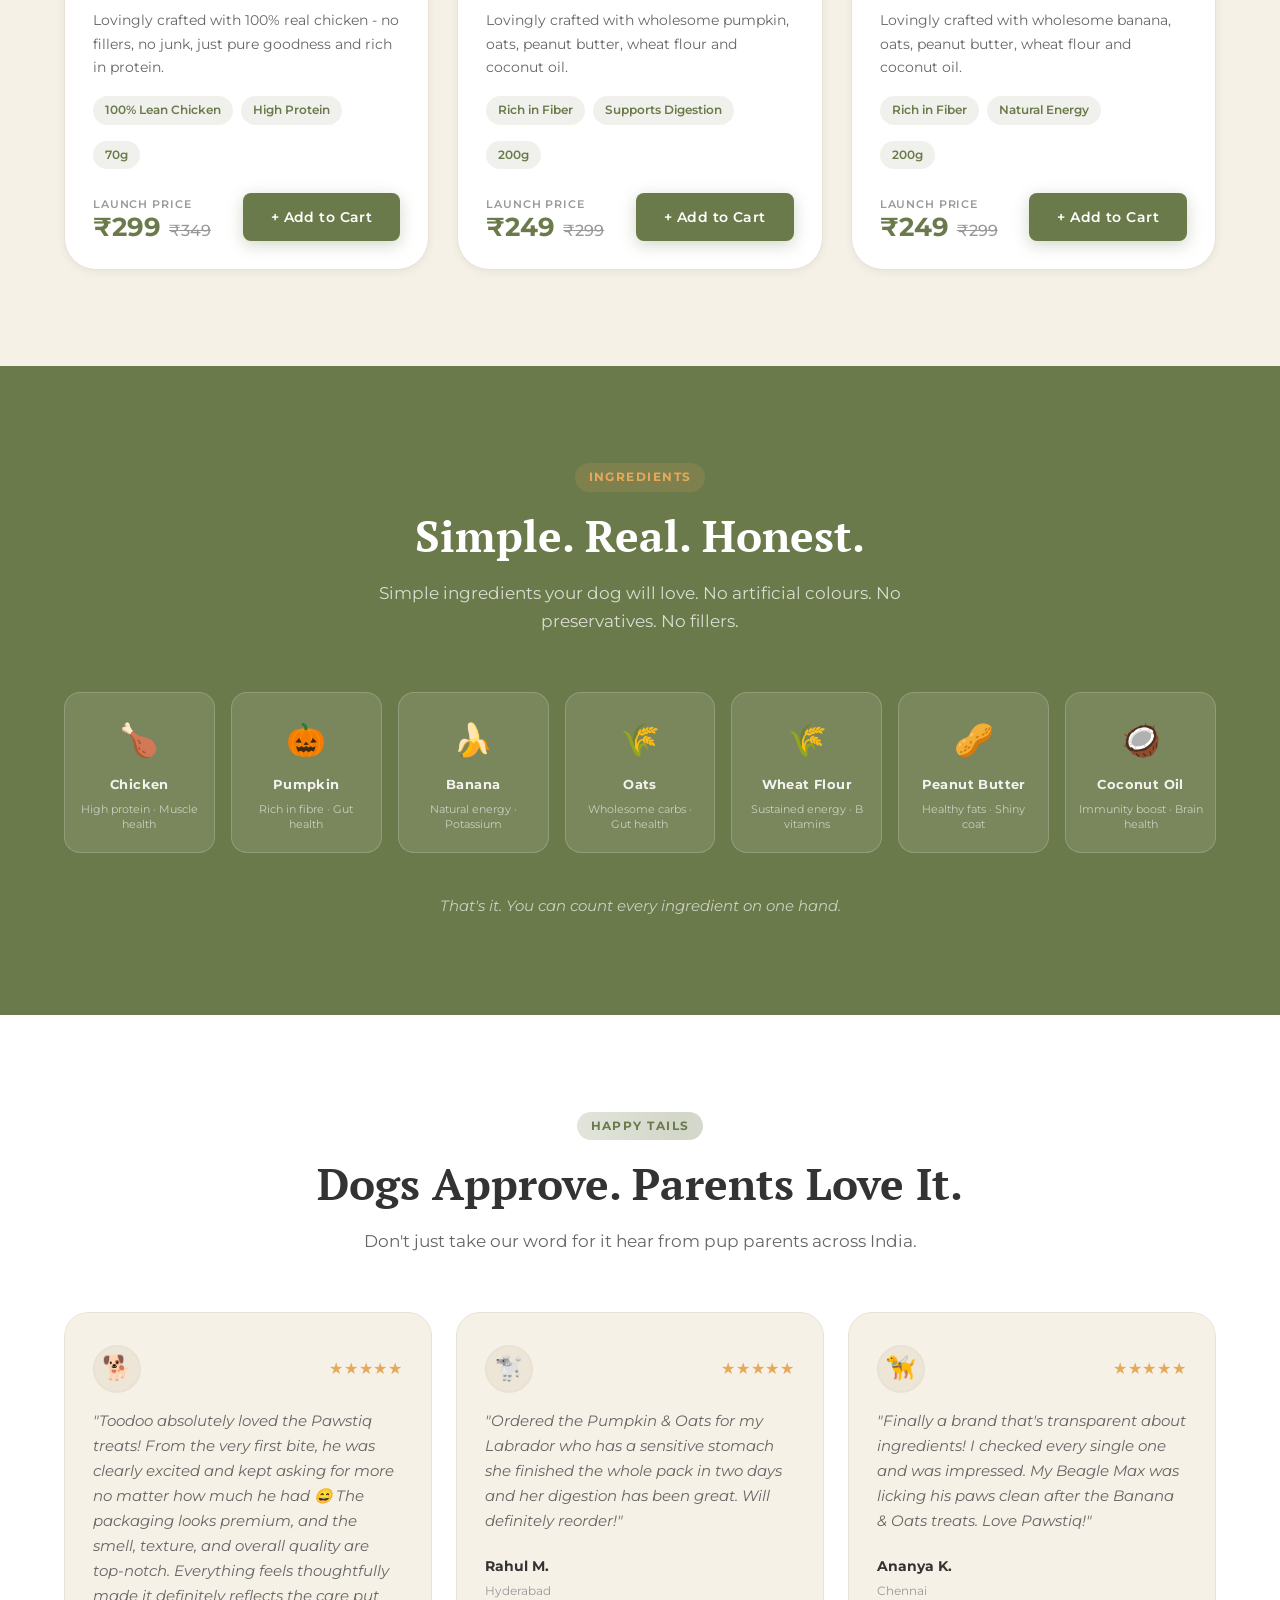
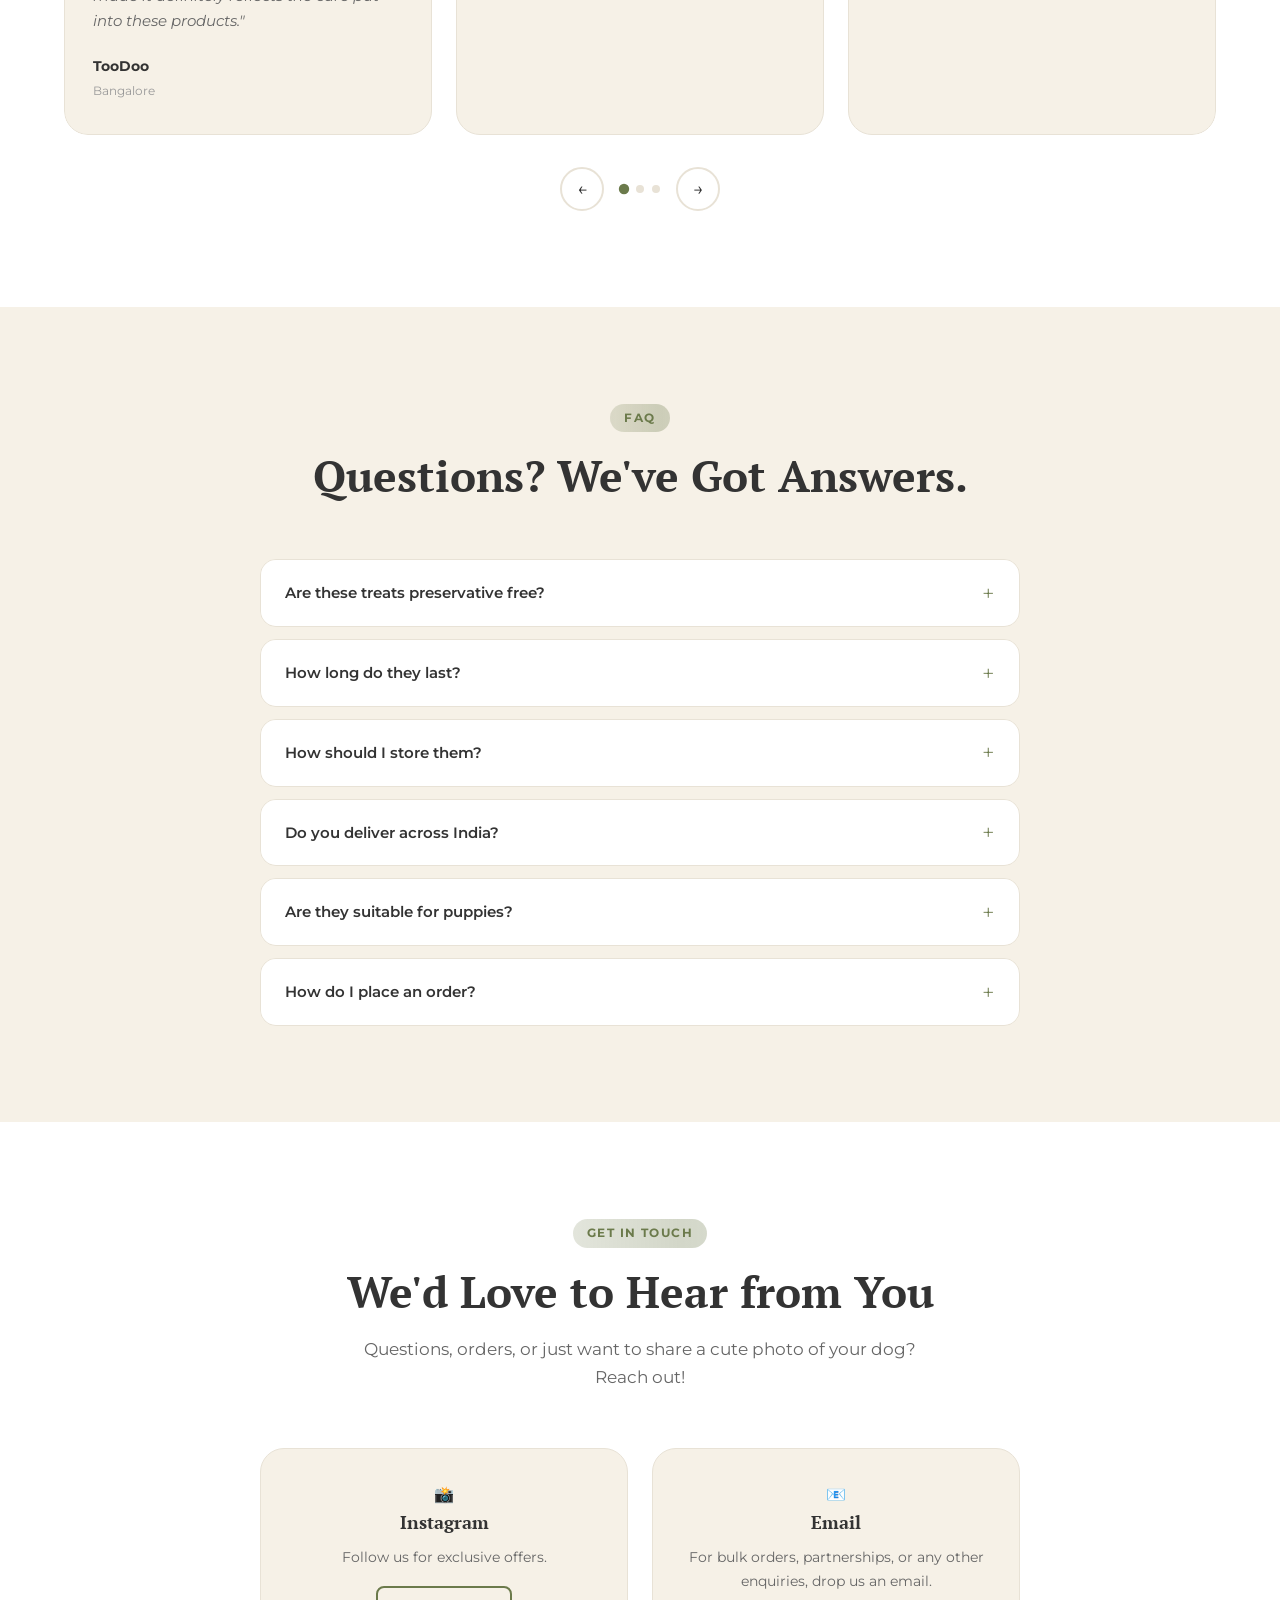
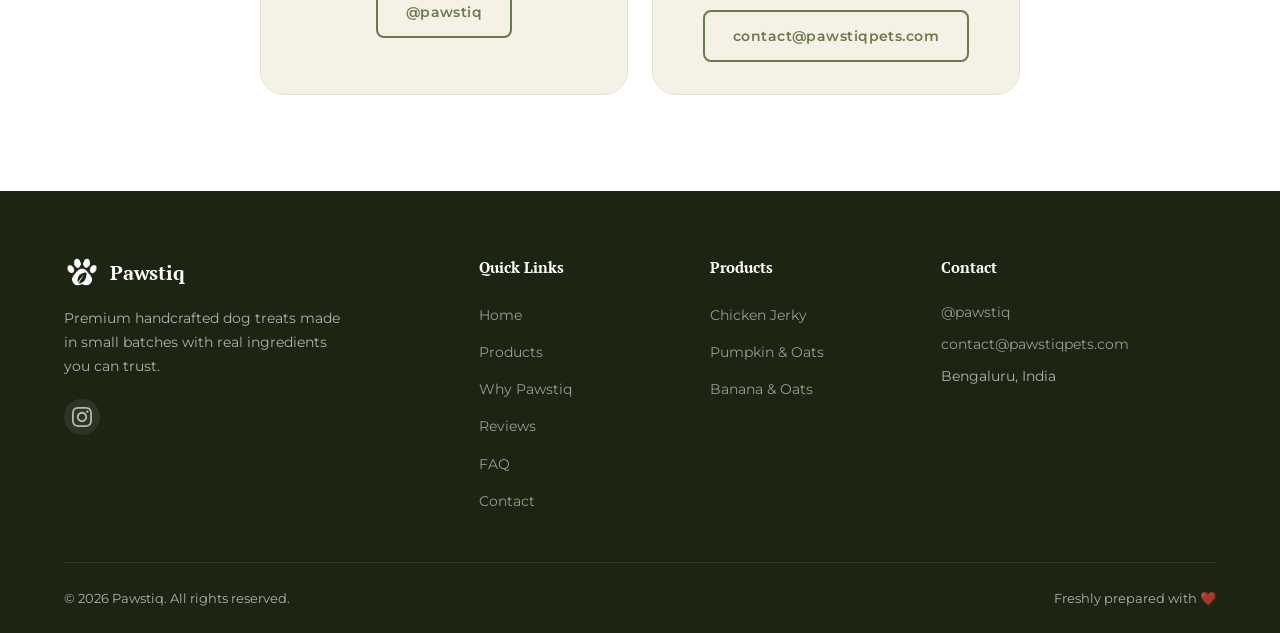
==== commit ec3a381b: "Merge pull request #8 from bikramkumar080/fix-contents Add contents" ====
--- a/index.html
+++ b/index.html
@@ -499,7 +499,7 @@
           <div class="contact-icon">📧</div>
           <h3>Email</h3>
           <p>For bulk orders, partnerships, or any other enquiries, drop us an email.</p>
-          <a href="mailto:pawstiq@gmail.com" class="btn btn-outline">pawstiq@gmail.com</a>
+          <a href="mailto:contact@pawstiqpets.com" class="btn btn-outline">contact@pawstiqpets.com</a>
         </div>
       </div>
     </div>
@@ -546,7 +546,7 @@
         <div class="footer-contact">
           <h4>Contact</h4>
           <p><a href="https://www.instagram.com/pawstiq" target="_blank" rel="noopener noreferrer">@pawstiq</a></p>
-          <p><a href="mailto:pawstiq@gmail.com">pawstiq@gmail.com</a></p>
+          <p><a href="mailto:contact@pawstiqpets.com">contact@pawstiqpets.com</a></p>
           <p>Bengaluru, India</p>
         </div>
       </div>
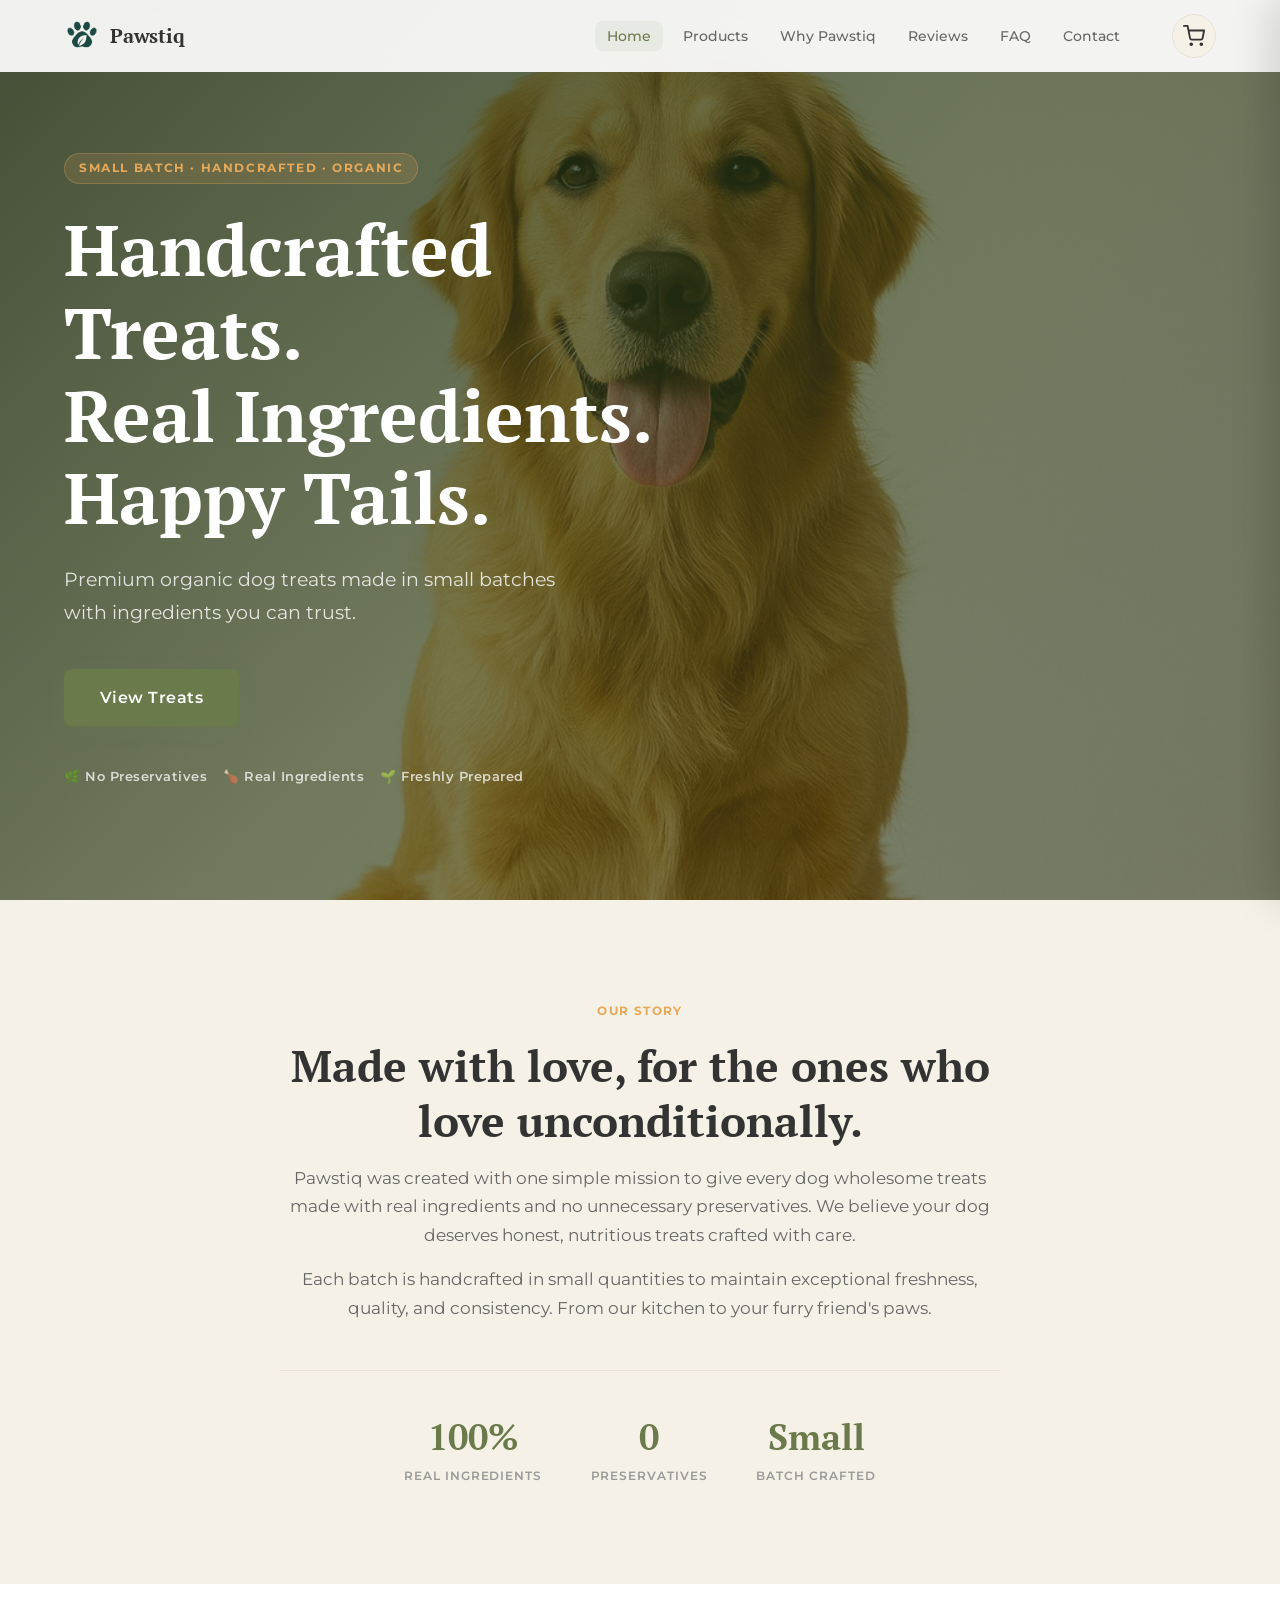
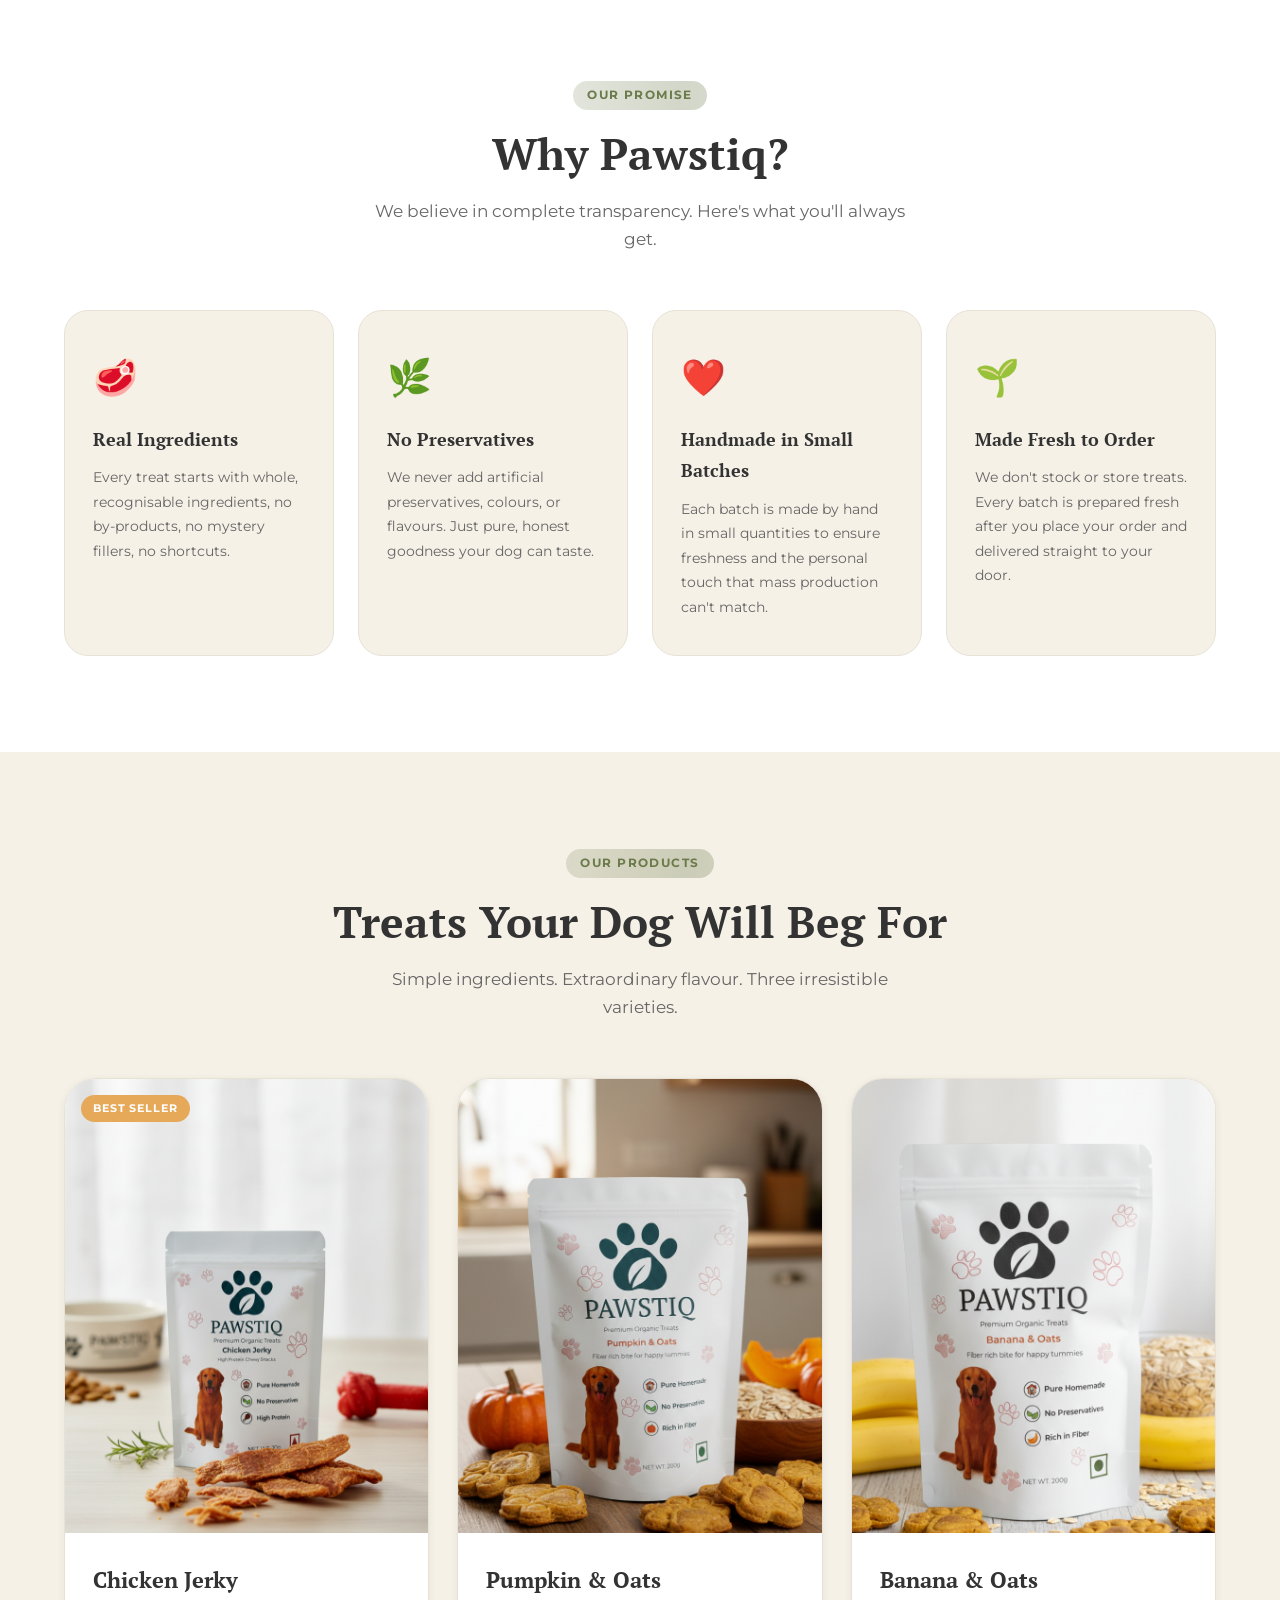
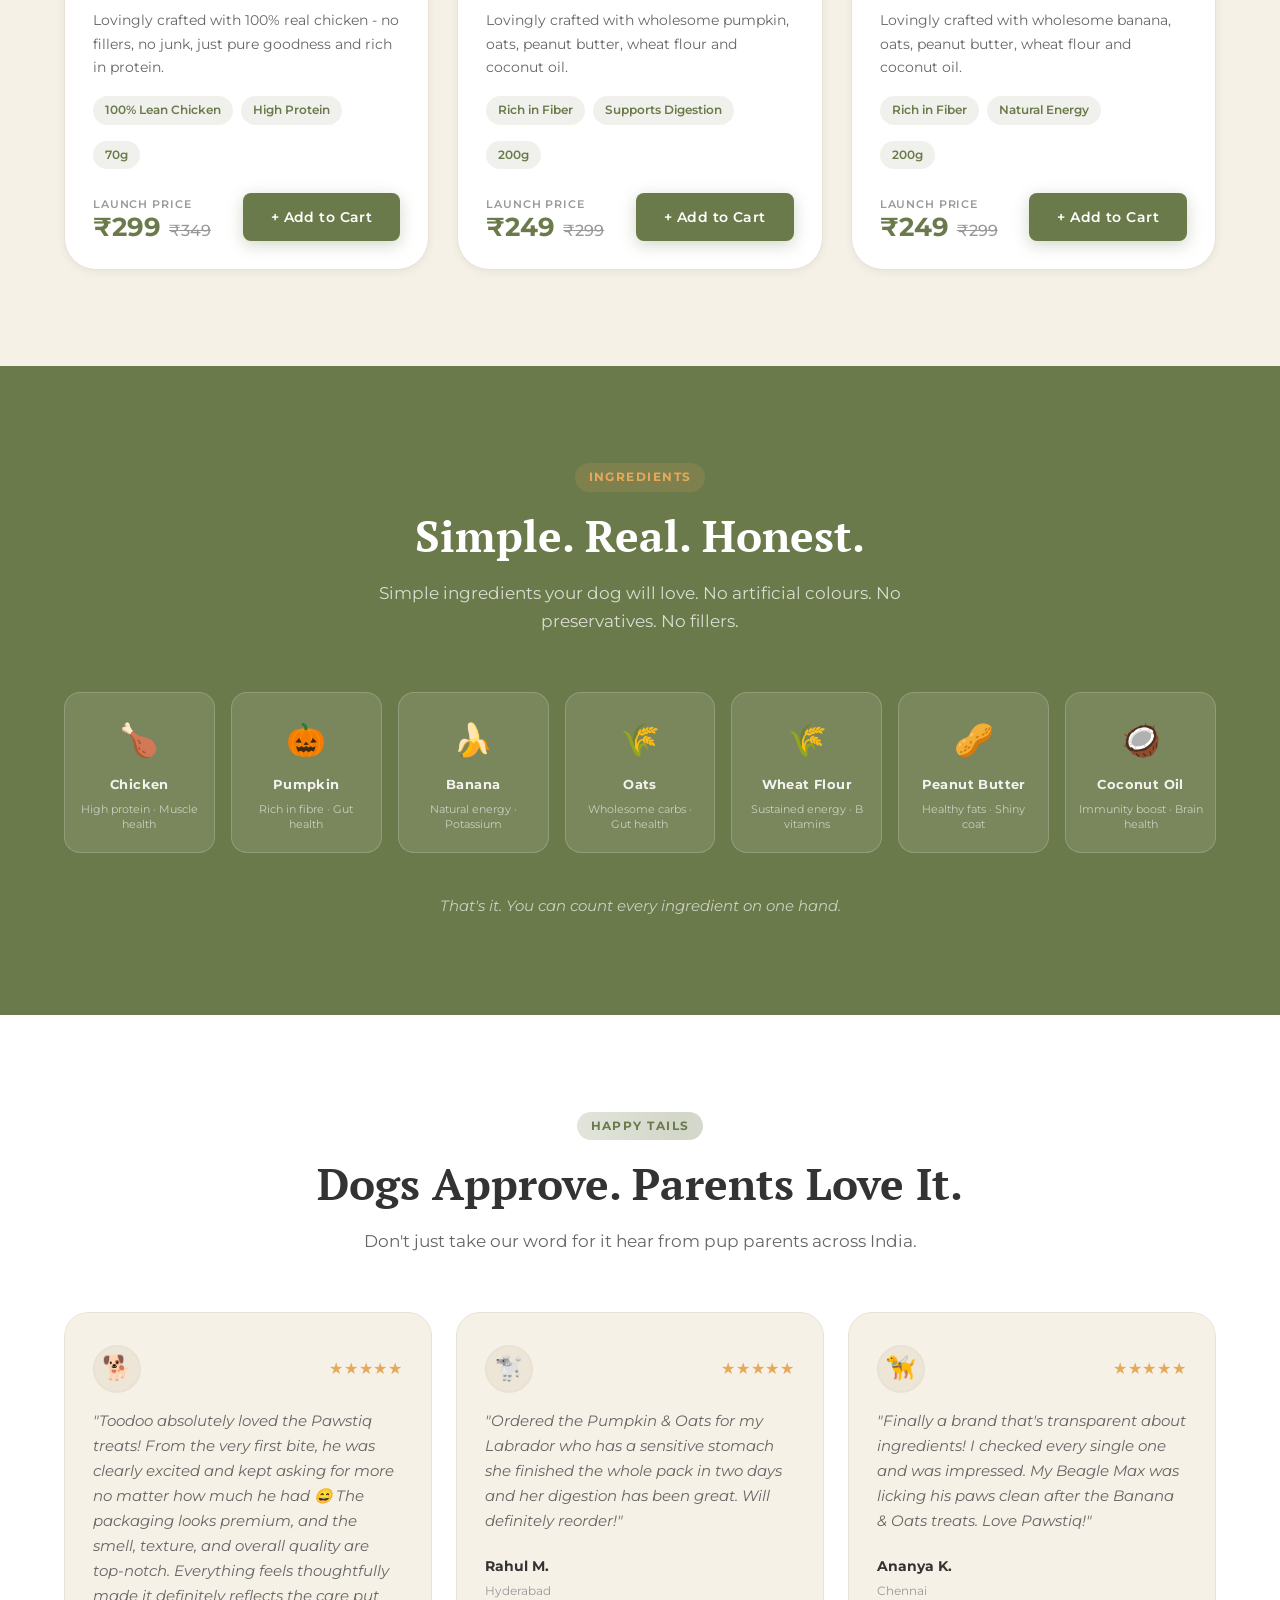
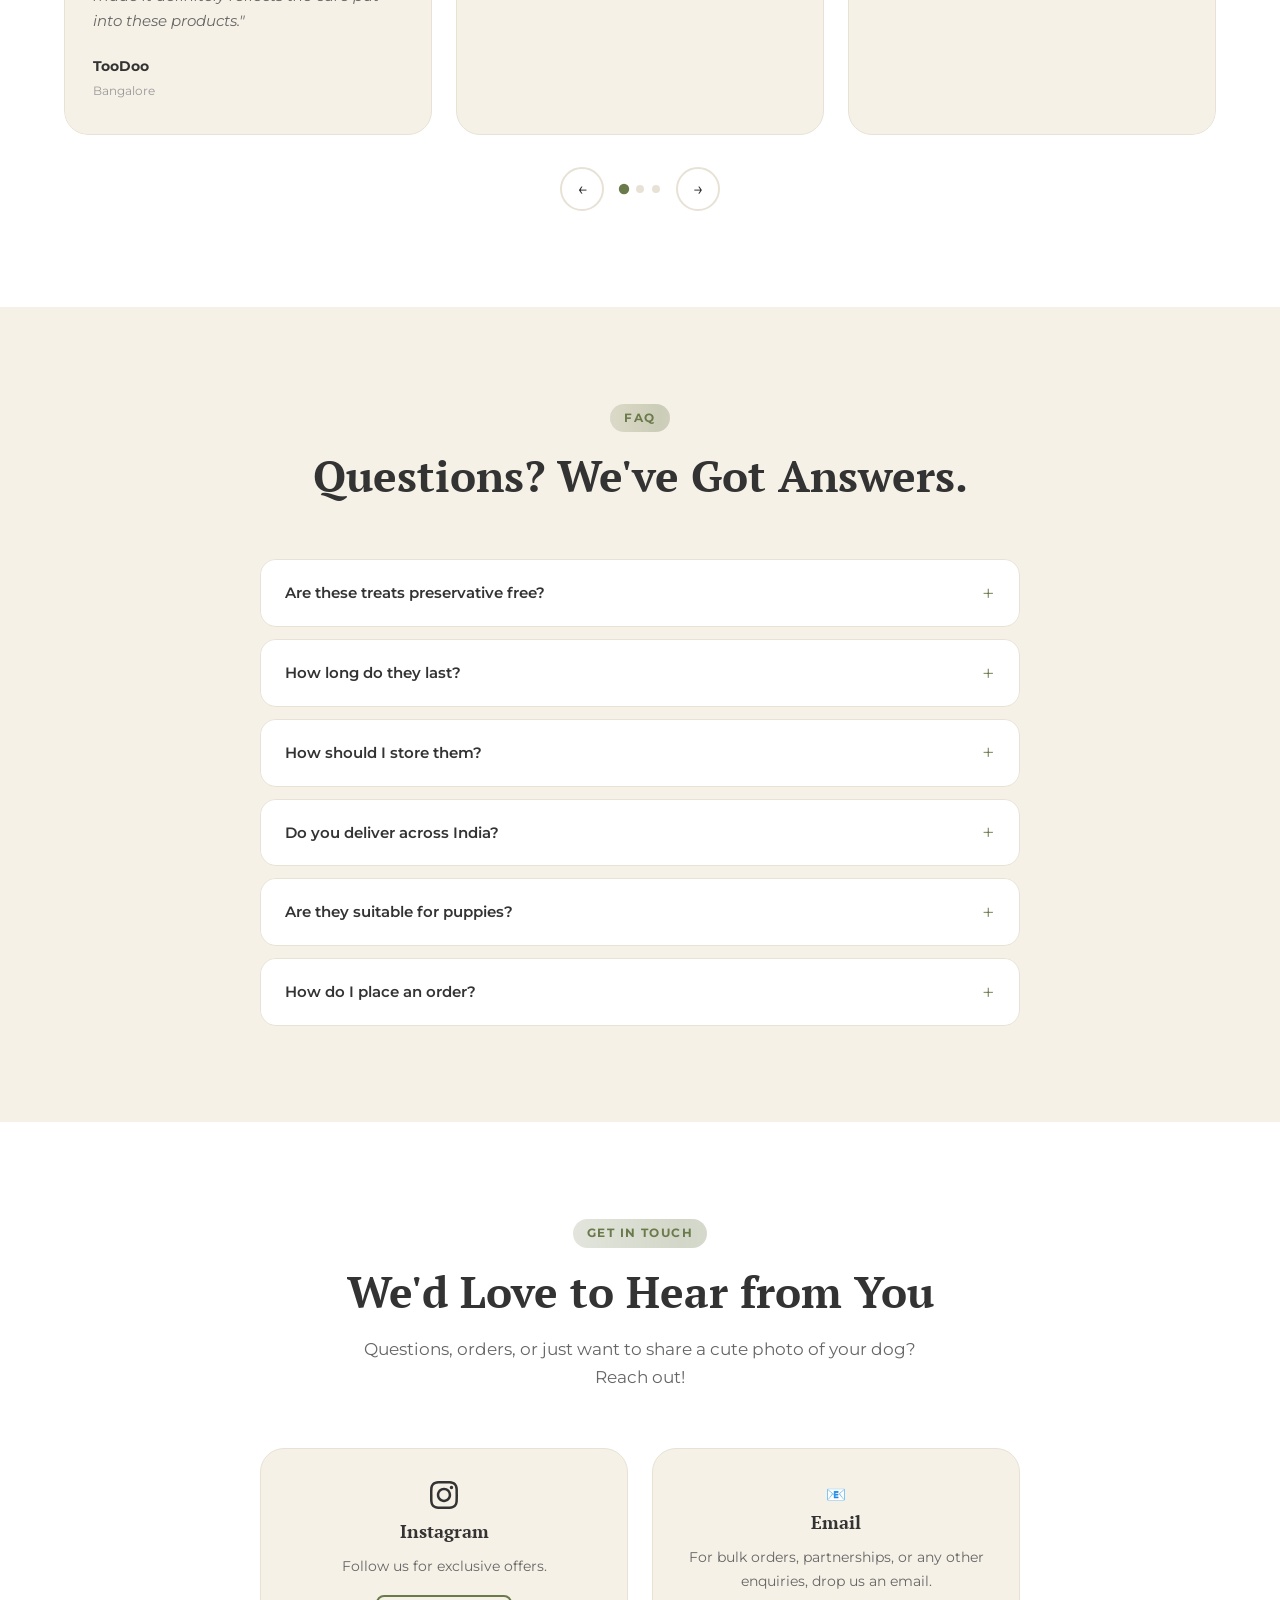
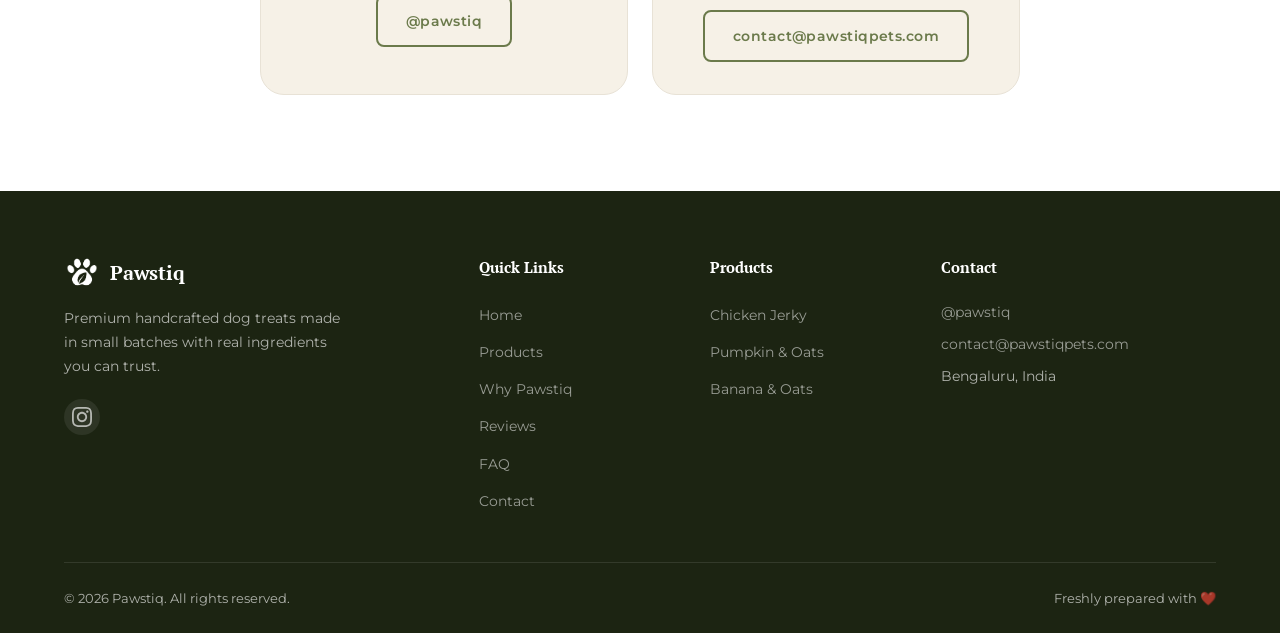
==== commit 277bcb89: "Fix instagram logo" ====
--- a/index.html
+++ b/index.html
@@ -490,7 +490,7 @@
 
       <div class="contact-grid">
         <div class="contact-card reveal">
-          <div class="contact-icon">📸</div>
+          <div class="contact-icon"><svg width="28" height="28" viewBox="0 0 24 24" fill="currentColor"><path d="M12 2.163c3.204 0 3.584.012 4.85.07 3.252.148 4.771 1.691 4.919 4.919.058 1.265.069 1.645.069 4.849 0 3.205-.012 3.584-.069 4.849-.149 3.225-1.664 4.771-4.919 4.919-1.266.058-1.644.07-4.85.07-3.204 0-3.584-.012-4.849-.07-3.26-.149-4.771-1.699-4.919-4.92-.058-1.265-.07-1.644-.07-4.849 0-3.204.013-3.583.07-4.849.149-3.227 1.664-4.771 4.919-4.919 1.266-.057 1.645-.069 4.849-.069zm0-2.163c-3.259 0-3.667.014-4.947.072-4.358.2-6.78 2.618-6.98 6.98-.059 1.281-.073 1.689-.073 4.948 0 3.259.014 3.668.072 4.948.2 4.358 2.618 6.78 6.98 6.98 1.281.058 1.689.072 4.948.072 3.259 0 3.668-.014 4.948-.072 4.354-.2 6.782-2.618 6.979-6.98.059-1.28.073-1.689.073-4.948 0-3.259-.014-3.667-.072-4.947-.196-4.354-2.617-6.78-6.979-6.98-1.281-.059-1.69-.073-4.949-.073zm0 5.838c-3.403 0-6.162 2.759-6.162 6.162s2.759 6.163 6.162 6.163 6.162-2.759 6.162-6.163c0-3.403-2.759-6.162-6.162-6.162zm0 10.162c-2.209 0-4-1.79-4-4 0-2.209 1.791-4 4-4s4 1.791 4 4c0 2.21-1.791 4-4 4zm6.406-11.845c-.796 0-1.441.645-1.441 1.44s.645 1.44 1.441 1.44c.795 0 1.439-.645 1.439-1.44s-.644-1.44-1.439-1.44z"/></svg></div>
           <h3>Instagram</h3>
           <p>Follow us for exclusive offers.</p>
           <a href="https://www.instagram.com/pawstiq" target="_blank" rel="noopener noreferrer" class="btn btn-outline">@pawstiq</a>
@@ -612,7 +612,7 @@
         </div>
         <div class="form-group">
           <label for="of-email">Email Address <span class="form-optional">(optional)</span></label>
-          <input type="email" id="of-email" name="email" placeholder="e.g. priya@gmail.com" />
+          <input type="email" id="of-email" name="email" placeholder="e.g. ....@gmail.com" />
         </div>
         <div class="form-group">
           <label for="of-address">House / Flat No. & Street *</label>
@@ -631,6 +631,15 @@
             <label for="of-pincode">Pincode *</label>
             <input type="text" id="of-pincode" name="pincode" placeholder="e.g. 560001" required maxlength="6" />
           </div>
+        </div>
+
+        <div class="form-group">
+          <label for="of-referral">Referral Code <span class="form-optional">(optional)</span></label>
+          <div class="referral-input-wrap">
+            <input type="text" id="of-referral" name="referral" placeholder="e.g. ...." autocomplete="off" />
+            <button type="button" id="applyReferral" class="btn btn-outline btn-sm">Apply</button>
+          </div>
+          <p class="referral-feedback" id="referralFeedback"></p>
         </div>
 
         <div class="form-group">
--- a/css/style.css
+++ b/css/style.css
@@ -129,6 +129,19 @@
   color: var(--white);
 }
 .btn-lg { font-size: 1rem; padding: 15px 36px; }
+.btn-sm { font-size: .8rem; padding: 8px 16px; white-space: nowrap; }
+
+.referral-input-wrap { display: flex; gap: 8px; }
+.referral-input-wrap input { flex: 1; }
+.referral-feedback { font-size: .78rem; font-weight: 600; margin-top: 4px; min-height: 1.2em; }
+.referral-feedback.success { color: var(--olive); }
+.referral-feedback.error   { color: #c0392b; }
+
+.confirm-discount { color: var(--olive); font-size: .88rem; font-weight: 600; margin-top: 4px; }
+.confirm-shipping { font-size: .88rem; font-weight: 600; margin-top: 4px; color: #c0392b; }
+.confirm-shipping.free { color: var(--olive); }
+.confirm-shipping-note { font-weight: 400; font-size: .78rem; }
+
 
 /* ======================================================
    NAVBAR
